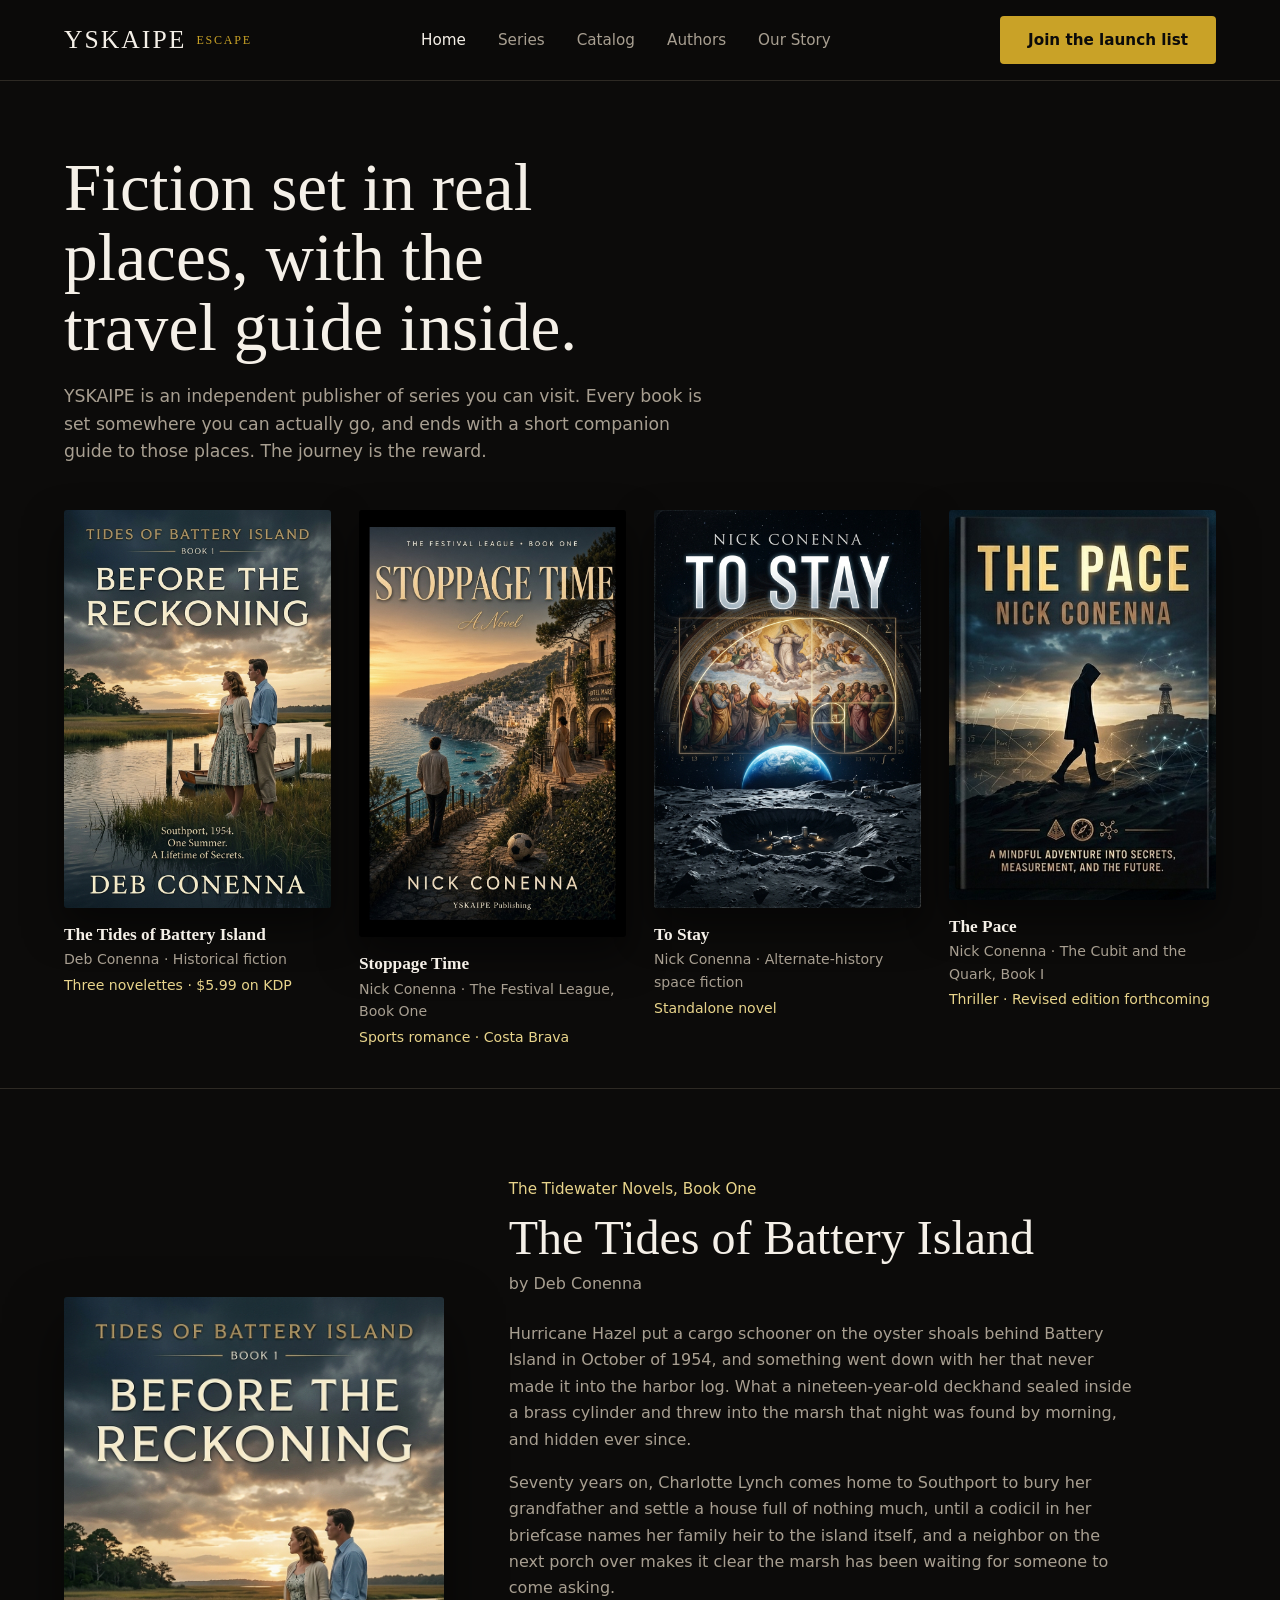
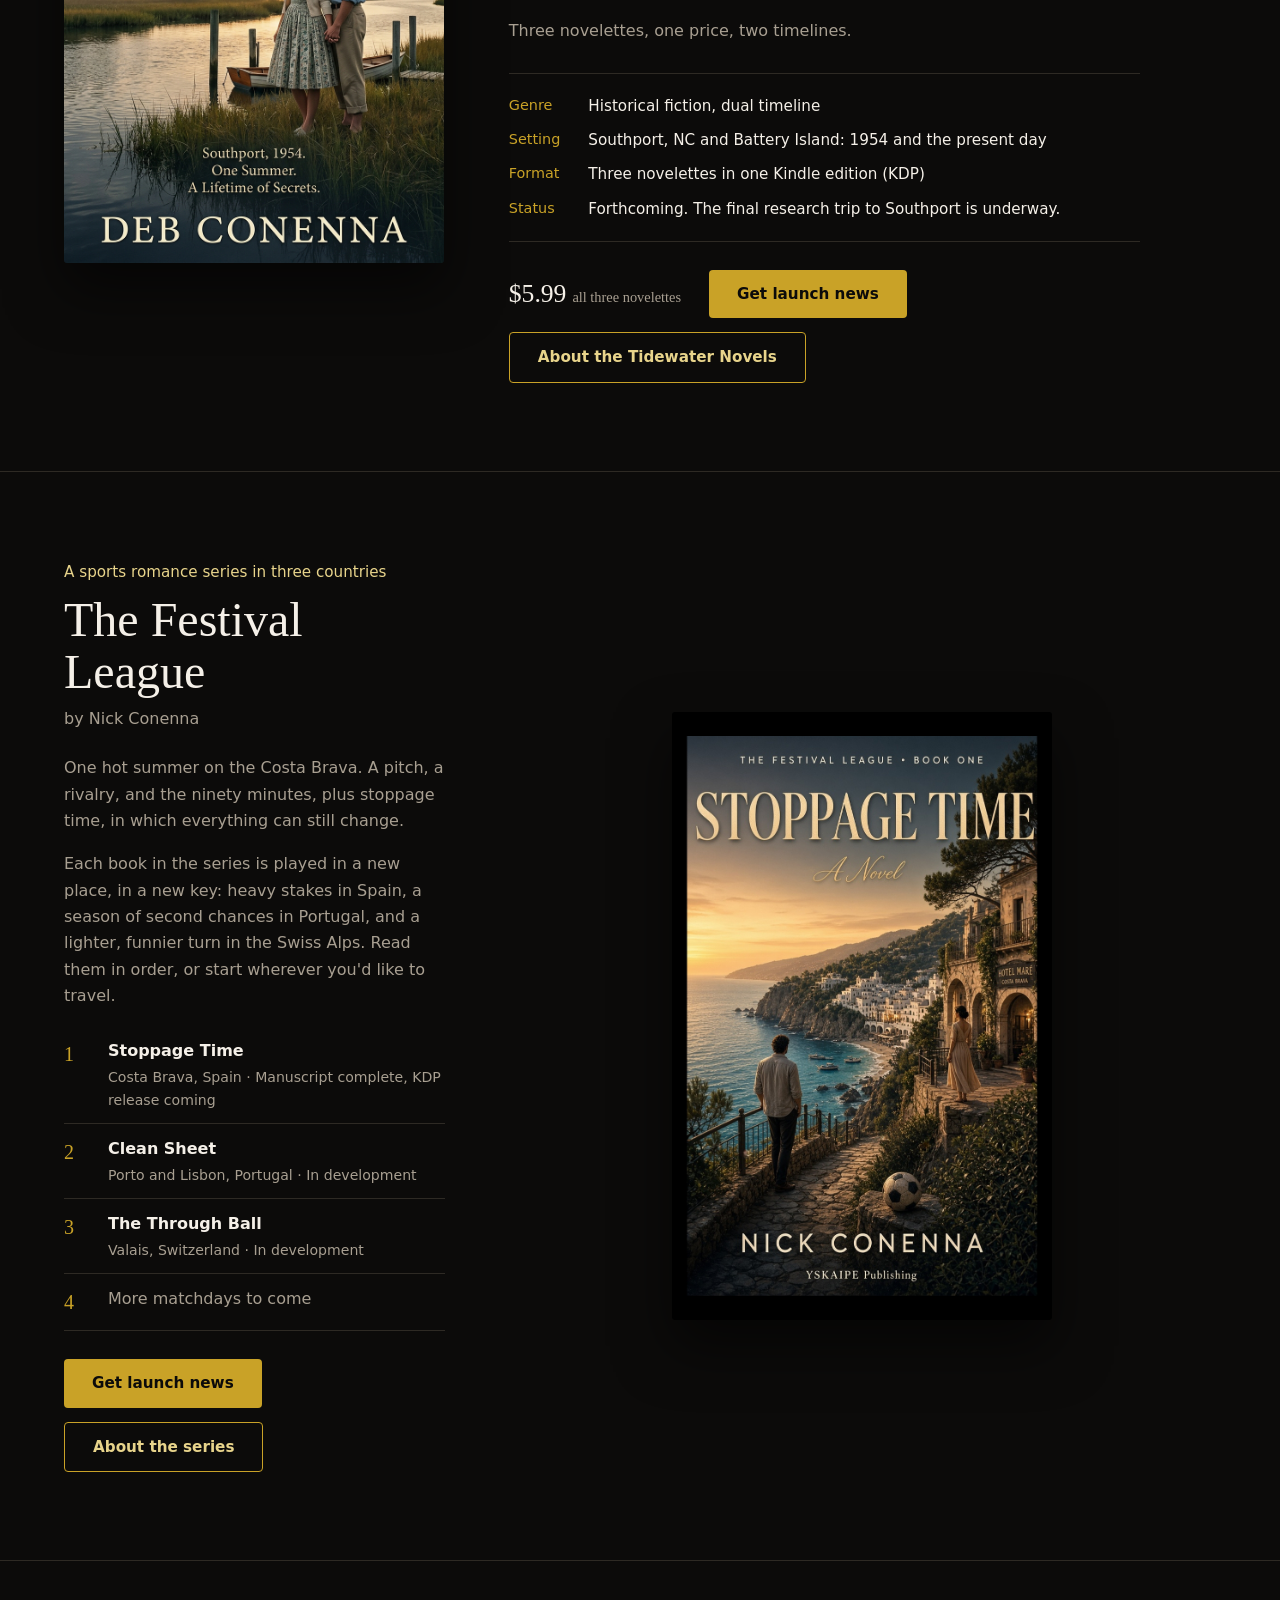
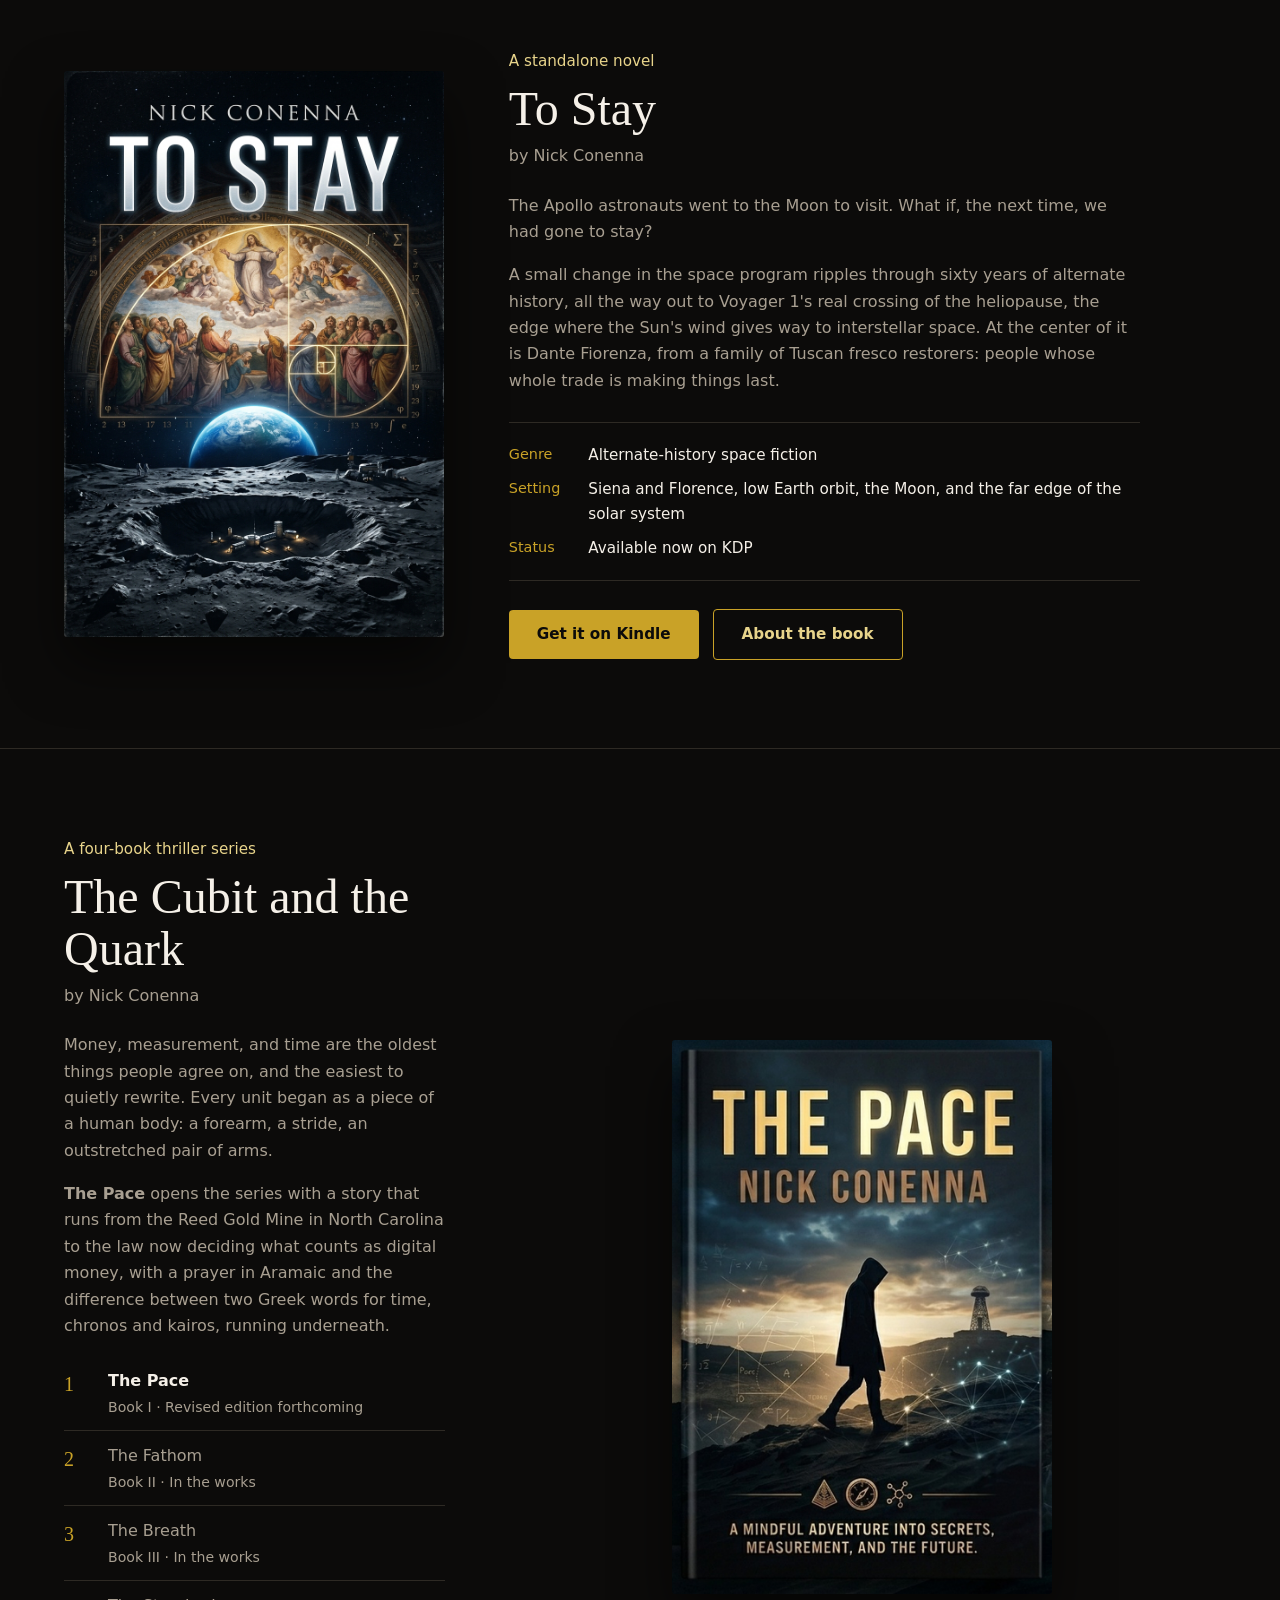
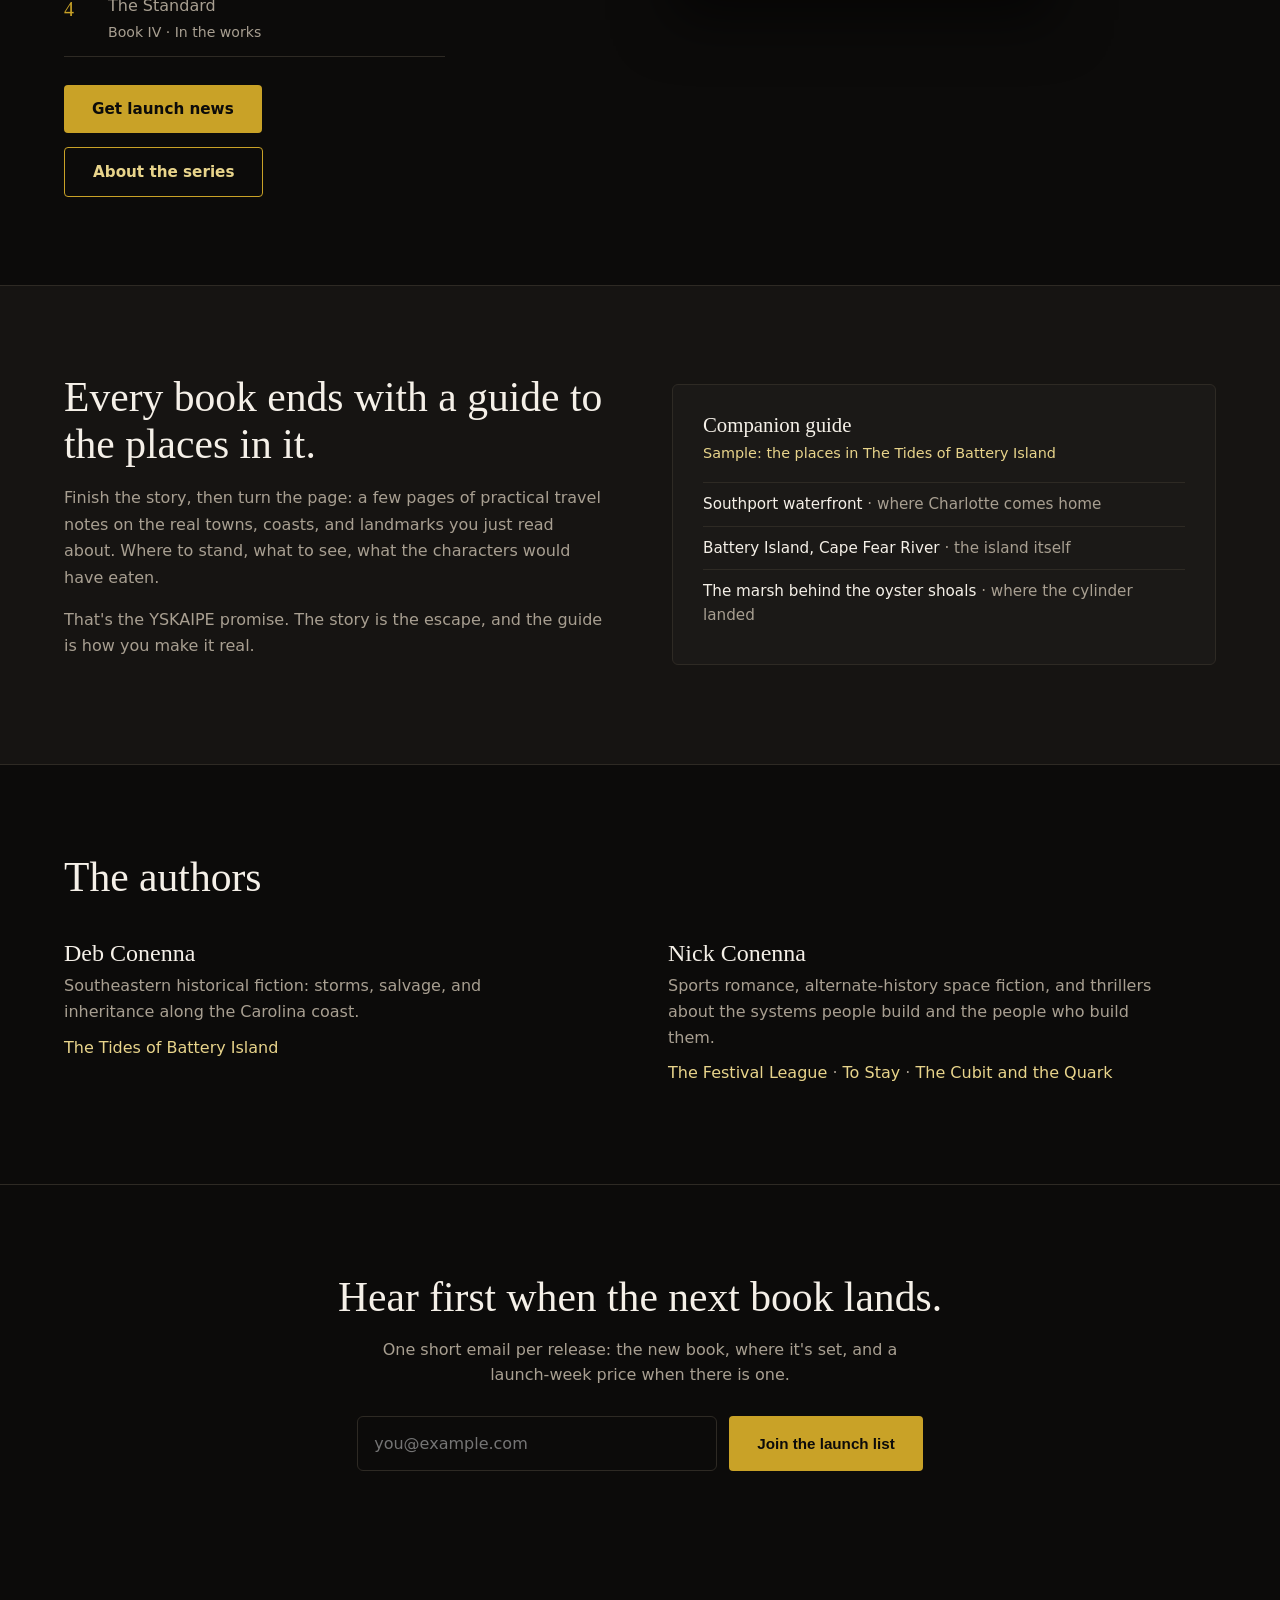
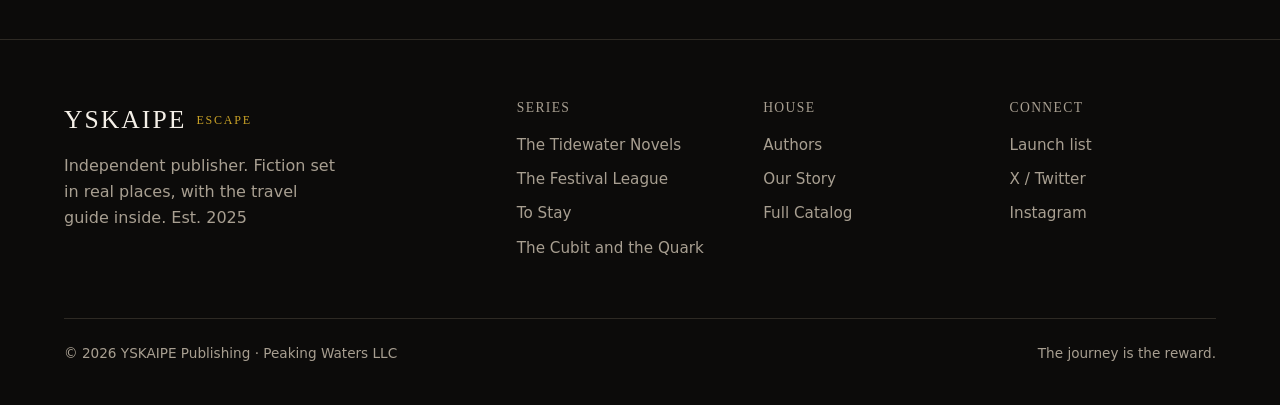
==== index.html @ 3bc2fc9d "Update image file extension from .jpg to .jpeg" ====
<!DOCTYPE html>
<html lang="en">
<head>
  <meta charset="UTF-8">
  <meta name="viewport" content="width=device-width, initial-scale=1.0">
  <title>YSKAIPE Publishing | Fiction set in real places, with a travel guide inside</title>
  <meta name="description" content="YSKAIPE is an independent fiction publisher. Every book is set in a real place and ends with a companion travel guide to it. The Tides of Battery Island, The Festival League, To Stay, and The Cubit and the Quark.">
  <!-- SEO -->
  <link rel="canonical" href="https://www.yskaipe.com/">
  <meta property="og:type" content="website">
  <meta property="og:site_name" content="YSKAIPE Publishing">
  <meta property="og:title" content="YSKAIPE Publishing | Fiction set in real places, with a travel guide inside">
  <meta property="og:description" content="YSKAIPE is an independent fiction publisher. Every book is set in a real place and ends with a companion travel guide to it. The Tides of Battery Island, The Festival League, To Stay, and The Cubit and the Quark.">
  <meta property="og:url" content="https://www.yskaipe.com/">
  <meta property="og:image" content="https://www.yskaipe.com/images/cover-stoppage-time.jpg">
  <meta property="og:image:alt" content="YSKAIPE Publishing | Fiction set in real places, with a travel guide inside">
  <meta name="twitter:card" content="summary_large_image">
  <meta name="twitter:title" content="YSKAIPE Publishing | Fiction set in real places, with a travel guide inside">
  <meta name="twitter:description" content="YSKAIPE is an independent fiction publisher. Every book is set in a real place and ends with a companion travel guide to it. The Tides of Battery Island, The Festival League, To Stay, and The Cubit and the Quark.">
  <meta name="twitter:image" content="https://www.yskaipe.com/images/cover-stoppage-time.jpg">
  <script type="application/ld+json">
{
  "@context": "https://schema.org",
  "@graph": [
    {
      "@type": "Organization",
      "@id": "https://www.yskaipe.com/#publisher",
      "name": "YSKAIPE Publishing",
      "url": "https://www.yskaipe.com/",
      "email": "hello@yskaipe.com",
      "parentOrganization": {
        "@type": "Organization",
        "name": "Peaking Waters LLC"
      }
    },
    {
      "@type": "WebSite",
      "@id": "https://www.yskaipe.com/#website",
      "url": "https://www.yskaipe.com/",
      "name": "YSKAIPE Publishing",
      "description": "Independent fiction publisher. Every book is set in a real place and ends with a companion travel guide.",
      "publisher": {
        "@id": "https://www.yskaipe.com/#publisher"
      }
    }
  ]
}
  </script>
  <!-- /SEO -->
  <link rel="stylesheet" href="css/style.css">

  <!--
    TODO before publishing:
    1. Replace every href="#kdp-..." with the real KDP product link.
    2. Create series/tidewater.html, series/festival-league.html, series/to-stay.html,
       series/cubit-and-quark.html (or point those links at series.html for now).
    3. Confirm the status line on each book (search this file for "status").
    4. All four covers now use real images from /images (cover-tobi.jpeg, cover-stoppage-time.jpg,
       cover-to-stay.jpeg, cover-the-pace.jpg).
    All .yk-* rules are scoped so they don't collide with style.css. Move them there when ready.
  -->
  <style>
    :root{
      --yk-tides:#2E6F68;
      --yk-pitch:#F2C230;
      --yk-ochre:#C9873A;
      --yk-gold:#B8862B;
    }
    .yk-hero{padding:72px 0 40px;}
    .yk-hero h1{
      font-family:var(--font-display, Georgia, serif);
      font-size:clamp(2.4rem, 5.6vw, 4.2rem);
      line-height:1.04;
      margin:0 0 20px;
      max-width:16ch;
    }
    .yk-hero-lead{
      max-width:60ch;margin:0 0 44px;
      font-size:1.08rem;line-height:1.6;
      color:var(--text-muted, #9a9188);
    }

    /* Cover row: the first thing a reader sees is the books */
    .yk-covers{
      display:grid;grid-template-columns:repeat(4, 1fr);gap:28px;
      list-style:none;margin:0;padding:0;
    }
    .yk-cover-link{display:block;color:inherit;text-decoration:none;}
    .yk-cover-link svg,
    .yk-cover-link img{
      display:block;width:100%;height:auto;border-radius:3px;
      box-shadow:0 18px 38px rgba(0,0,0,0.5);
      transition:transform .18s ease;
    }
    .yk-cover-link:hover svg,
    .yk-cover-link:hover img,
    .yk-cover-link:focus-visible svg,
    .yk-cover-link:focus-visible img{transform:translateY(-6px);}
    .yk-cover-link:focus-visible{outline:2px solid var(--accent, #c8a05a);outline-offset:6px;border-radius:4px;}
    .yk-cover-cap{margin-top:16px;}
    .yk-cover-cap strong{display:block;font-family:var(--font-display, Georgia, serif);font-size:1.08rem;font-weight:600;line-height:1.25;}
    .yk-cover-cap span{display:block;font-size:0.88rem;color:var(--text-muted, #9a9188);margin-top:3px;}
    .yk-cover-cap .yk-price{color:var(--accent-soft, #c8a05a);}

    /* Series shelves */
    .yk-shelf{padding:88px 0;border-top:1px solid var(--border, rgba(255,255,255,0.1));}
    .yk-shelf-grid{
      display:grid;grid-template-columns:minmax(0, 0.7fr) minmax(0, 1.3fr);
      gap:64px;align-items:center;
    }
    .yk-shelf.flip .yk-shelf-cover{order:2;}
    .yk-shelf-cover svg,
    .yk-shelf-cover img{
      display:block;width:100%;height:auto;max-width:380px;margin:0 auto;border-radius:3px;
      box-shadow:0 26px 56px rgba(0,0,0,0.55);
    }
    .yk-series-name{margin:0 0 10px;font-size:0.95rem;color:var(--accent-soft, #c8a05a);}
    .yk-shelf h2{
      font-family:var(--font-display, Georgia, serif);
      font-size:clamp(2rem, 4vw, 3rem);line-height:1.08;margin:0 0 8px;
    }
    .yk-by{margin:0 0 24px;color:var(--text-muted, #9a9188);}
    .yk-by a{color:inherit;}
    .yk-shelf p.yk-blurb{max-width:62ch;margin:0 0 1.05em;line-height:1.65;color:var(--text-muted, #9a9188);}
    .yk-shelf p.yk-blurb:first-of-type{color:var(--text, #ece6dc);font-size:1.08rem;}

    .yk-facts{
      display:grid;grid-template-columns:auto 1fr;gap:10px 28px;
      margin:28px 0;padding:20px 0;
      border-top:1px solid var(--border, rgba(255,255,255,0.1));
      border-bottom:1px solid var(--border, rgba(255,255,255,0.1));
      max-width:62ch;
    }
    .yk-facts dt{font-size:0.9rem;color:var(--accent, #c8a05a);white-space:nowrap;}
    .yk-facts dd{margin:0;font-size:0.95rem;}

    .yk-order{list-style:none;counter-reset:yk;margin:0 0 28px;padding:0;max-width:62ch;}
    .yk-order li{
      counter-increment:yk;display:grid;grid-template-columns:2rem 1fr;column-gap:12px;
      padding:12px 0;border-bottom:1px solid var(--border, rgba(255,255,255,0.1));
    }
    .yk-order li::before{content:counter(yk);font-family:var(--font-display, Georgia, serif);font-size:1.25rem;color:var(--accent, #c8a05a);}
    .yk-order b{font-weight:600;}
    .yk-order small{display:block;color:var(--text-muted, #9a9188);font-size:0.88rem;margin-top:2px;}
    .yk-order li.later b{font-weight:500;color:var(--text-muted, #9a9188);}

    .yk-buy{display:flex;flex-wrap:wrap;gap:14px;align-items:center;}
    .yk-pricetag{
      font-family:var(--font-display, Georgia, serif);font-size:1.6rem;
      padding-right:14px;
    }
    .yk-pricetag small{font-family:inherit;font-size:0.9rem;color:var(--text-muted, #9a9188);margin-left:6px;}

    /* Book within a book */
    .yk-guide{
      padding:88px 0;background:var(--bg-elevated, #1a1714);
      border-top:1px solid var(--border, rgba(255,255,255,0.1));
    }
    .yk-guide-grid{display:grid;grid-template-columns:1fr 1fr;gap:64px;align-items:center;}
    .yk-guide h2{font-family:var(--font-display, Georgia, serif);font-size:clamp(1.8rem, 3.4vw, 2.6rem);line-height:1.12;margin:0 0 18px;}
    .yk-guide p{max-width:56ch;line-height:1.65;color:var(--text-muted, #9a9188);margin:0 0 1em;}
    .yk-guide-sample{
      border:1px solid var(--border, rgba(255,255,255,0.14));border-radius:6px;
      padding:28px 30px;background:rgba(255,255,255,0.02);
    }
    .yk-guide-sample h3{margin:0 0 4px;font-family:var(--font-display, Georgia, serif);font-size:1.3rem;}
    .yk-guide-sample .yk-where{margin:0 0 16px;font-size:0.9rem;color:var(--accent-soft, #c8a05a);}
    .yk-guide-sample ul{margin:0;padding:0;list-style:none;}
    .yk-guide-sample li{padding:9px 0;border-top:1px solid var(--border, rgba(255,255,255,0.1));font-size:0.95rem;}
    .yk-guide-sample li span{color:var(--text-muted, #9a9188);}

    /* Authors */
    .yk-authors{padding:88px 0;border-top:1px solid var(--border, rgba(255,255,255,0.1));}
    .yk-authors h2{font-family:var(--font-display, Georgia, serif);font-size:clamp(1.8rem, 3.4vw, 2.6rem);margin:0 0 36px;}
    .yk-author-grid{display:grid;grid-template-columns:1fr 1fr;gap:56px;}
    .yk-author h3{margin:0 0 6px;font-family:var(--font-display, Georgia, serif);font-size:1.5rem;}
    .yk-author p{margin:0 0 10px;max-width:50ch;line-height:1.6;color:var(--text-muted, #9a9188);}
    .yk-author a{color:var(--accent-soft, #c8a05a);}

    /* Launch list */
    .yk-signup{padding:88px 0;border-top:1px solid var(--border, rgba(255,255,255,0.1));text-align:center;}
    .yk-signup h2{font-family:var(--font-display, Georgia, serif);font-size:clamp(1.8rem, 3.4vw, 2.6rem);margin:0 0 14px;}
    .yk-signup p{max-width:52ch;margin:0 auto 28px;color:var(--text-muted, #9a9188);line-height:1.6;}
    .yk-signup form{display:flex;gap:12px;justify-content:center;flex-wrap:wrap;}
    .yk-signup input[type="email"]{
      flex:1 1 260px;max-width:360px;padding:14px 16px;font:inherit;
      color:inherit;background:transparent;
      border:1px solid var(--border, rgba(255,255,255,0.25));border-radius:6px;
    }
    .yk-signup input[type="email"]:focus-visible{outline:2px solid var(--accent, #c8a05a);outline-offset:2px;}

    @media (max-width:900px){
      .yk-covers{grid-template-columns:repeat(2, 1fr);gap:24px;}
      .yk-shelf{padding:64px 0;}
      .yk-shelf-grid,.yk-guide-grid,.yk-author-grid{grid-template-columns:1fr;gap:36px;}
      .yk-shelf.flip .yk-shelf-cover{order:0;}
      .yk-shelf-cover svg,.yk-shelf-cover img{max-width:300px;}
      .yk-hero{padding:48px 0 32px;}
    }
    @media (prefers-reduced-motion:reduce){
      .yk-cover-link svg,.yk-cover-link img{transition:none;}
      .yk-cover-link:hover svg,.yk-cover-link:hover img,.yk-cover-link:focus-visible svg,.yk-cover-link:focus-visible img{transform:none;}
    }
  </style>
</head>
<body>

  <header class="site-header">
    <div class="container header-inner">
      <a href="index.html" class="logo">YSKAIPE <span>escape</span></a>
      <nav class="nav">
        <a href="index.html" class="active">Home</a>
        <a href="series.html">Series</a>
        <a href="catalog.html">Catalog</a>
        <a href="authors.html">Authors</a>
        <a href="about.html">Our Story</a>
      </nav>
      <a href="#launch-list" class="btn btn-primary">Join the launch list</a>
    </div>
  </header>

  <main>
    <!-- Hero: the books are the hero -->
    <section class="yk-hero">
      <div class="container">
        <h1>Fiction set in real places, with the travel guide inside.</h1>
        <p class="yk-hero-lead">
          YSKAIPE is an independent publisher of series you can visit. Every book is set somewhere you can
          actually go, and ends with a short companion guide to those places. The journey is the reward.
        </p>

        <ul class="yk-covers">
          <li>
            <a class="yk-cover-link" href="#tides">
              <img src="images/cover-tobi.jpeg" alt="Cover of The Tides of Battery Island by Deb Conenna" decoding="async">
              <div class="yk-cover-cap">
                <strong>The Tides of Battery Island</strong>
                <span>Deb Conenna · Historical fiction</span>
                <span class="yk-price">Three novelettes · $5.99 on KDP</span>
              </div>
            </a>
          </li>
          <li>
            <a class="yk-cover-link" href="#festival-league">
              <img src="images/cover-stoppage-time.jpg" alt="Cover of Stoppage Time by Nick Conenna, Book One of The Festival League" decoding="async">
              <div class="yk-cover-cap">
                <strong>Stoppage Time</strong>
                <span>Nick Conenna · The Festival League, Book One</span>
                <span class="yk-price">Sports romance · Costa Brava</span>
              </div>
            </a>
          </li>
          <li>
            <a class="yk-cover-link" href="#to-stay">
              <img src="images/cover-to-stay.jpeg" alt="Cover of To Stay by Nick Conenna" decoding="async">
              <div class="yk-cover-cap">
                <strong>To Stay</strong>
                <span>Nick Conenna · Alternate-history space fiction</span>
                <span class="yk-price">Standalone novel</span>
              </div>
            </a>
          </li>
          <li>
            <a class="yk-cover-link" href="#cubit-and-quark">
              <img src="images/cover-the-pace.jpg" alt="Cover of The Pace by Nick Conenna, Book One of The Cubit and the Quark" decoding="async">
              <div class="yk-cover-cap">
                <strong>The Pace</strong>
                <span>Nick Conenna · The Cubit and the Quark, Book I</span>
                <span class="yk-price">Thriller · Revised edition forthcoming</span>
              </div>
            </a>
          </li>
        </ul>
      </div>
    </section>

    <!-- The Tides of Battery Island -->
    <section class="yk-shelf" id="tides">
      <div class="container yk-shelf-grid">
        <div class="yk-shelf-cover">
          <img src="images/cover-tobi.jpeg" alt="Cover of The Tides of Battery Island by Deb Conenna" loading="lazy" decoding="async">
        </div>
        <div class="yk-shelf-body">
          <p class="yk-series-name">The Tidewater Novels, Book One</p>
          <h2>The Tides of Battery Island</h2>
          <p class="yk-by">by <a href="authors.html#dee-conenna">Deb Conenna</a></p>

          <p class="yk-blurb">
            Hurricane Hazel put a cargo schooner on the oyster shoals behind Battery Island in October of
            1954, and something went down with her that never made it into the harbor log. What a
            nineteen-year-old deckhand sealed inside a brass cylinder and threw into the marsh that night
            was found by morning, and hidden ever since.
          </p>
          <p class="yk-blurb">
            Seventy years on, Charlotte Lynch comes home to Southport to bury her grandfather and settle a
            house full of nothing much, until a codicil in her briefcase names her family heir to the
            island itself, and a neighbor on the next porch over makes it clear the marsh has been waiting
            for someone to come asking.
          </p>
          <p class="yk-blurb">Three novelettes, one price, two timelines.</p>

          <dl class="yk-facts">
            <dt>Genre</dt><dd>Historical fiction, dual timeline</dd>
            <dt>Setting</dt><dd>Southport, NC and Battery Island: 1954 and the present day</dd>
            <dt>Format</dt><dd>Three novelettes in one Kindle edition (KDP)</dd>
            <dt>Status</dt><dd>Forthcoming. The final research trip to Southport is underway.</dd>
          </dl>

          <div class="yk-buy">
            <div class="yk-pricetag">$5.99<small>all three novelettes</small></div>
            <a href="#launch-list" class="btn btn-primary">Get launch news</a>
            <!-- When live: <a href="#kdp-tides" class="btn btn-primary">Get it on Kindle</a> -->
            <a href="series/tidewater.html" class="btn btn-outline">About the Tidewater Novels</a>
          </div>
        </div>
      </div>
    </section>

    <!-- The Festival League -->
    <section class="yk-shelf flip" id="festival-league">
      <div class="container yk-shelf-grid">
        <div class="yk-shelf-cover">
          <img src="images/cover-stoppage-time.jpg" alt="Cover of Stoppage Time by Nick Conenna, Book One of The Festival League" loading="lazy" decoding="async">
        </div>
        <div class="yk-shelf-body">
          <p class="yk-series-name">A sports romance series in three countries</p>
          <h2>The Festival League</h2>
          <p class="yk-by">by <a href="authors.html#nick-conenna">Nick Conenna</a></p>

          <p class="yk-blurb">
            One hot summer on the Costa Brava. A pitch, a rivalry, and the ninety minutes, plus stoppage
            time, in which everything can still change.
          </p>
          <p class="yk-blurb">
            Each book in the series is played in a new place, in a new key: heavy stakes in Spain, a
            season of second chances in Portugal, and a lighter, funnier turn in the Swiss Alps.
            Read them in order, or start wherever you'd like to travel.
          </p>

          <ol class="yk-order">
            <li>
              <span><b>Stoppage Time</b>
              <small>Costa Brava, Spain · Manuscript complete, KDP release coming</small></span>
            </li>
            <li>
              <span><b>Clean Sheet</b>
              <small>Porto and Lisbon, Portugal · In development</small></span>
            </li>
            <li>
              <span><b>The Through Ball</b>
              <small>Valais, Switzerland · In development</small></span>
            </li>
            <li class="later">
              <span><b>More matchdays to come</b></span>
            </li>
          </ol>

          <div class="yk-buy">
            <a href="#launch-list" class="btn btn-primary">Get launch news</a>
            <!-- When live: <a href="#kdp-stoppage-time" class="btn btn-primary">Get Stoppage Time on Kindle</a> -->
            <a href="series/festival-league.html" class="btn btn-outline">About the series</a>
          </div>
        </div>
      </div>
    </section>

    <!-- To Stay -->
    <section class="yk-shelf" id="to-stay">
      <div class="container yk-shelf-grid">
        <div class="yk-shelf-cover">
          <img src="images/cover-to-stay.jpeg" alt="Cover of To Stay by Nick Conenna" loading="lazy" decoding="async">
        </div>
        <div class="yk-shelf-body">
          <p class="yk-series-name">A standalone novel</p>
          <h2>To Stay</h2>
          <p class="yk-by">by <a href="authors.html#nick-conenna">Nick Conenna</a></p>

          <p class="yk-blurb">
            The Apollo astronauts went to the Moon to visit. What if, the next time, we had gone to stay?
          </p>
          <p class="yk-blurb">
            A small change in the space program ripples through sixty years of alternate history, all the
            way out to Voyager 1's real crossing of the heliopause, the edge where the Sun's wind gives
            way to interstellar space. At the center of it is Dante Fiorenza, from a family of Tuscan
            fresco restorers: people whose whole trade is making things last.
          </p>

          <dl class="yk-facts">
            <dt>Genre</dt><dd>Alternate-history space fiction</dd>
            <dt>Setting</dt><dd>Siena and Florence, low Earth orbit, the Moon, and the far edge of the solar system</dd>
            <dt>Status</dt><dd>Available now on KDP</dd>
          </dl>

          <div class="yk-buy">
            <a href="#kdp-to-stay" class="btn btn-primary">Get it on Kindle</a>
            <a href="series/to-stay.html" class="btn btn-outline">About the book</a>
          </div>
        </div>
      </div>
    </section>

    <!-- The Cubit and the Quark -->
    <section class="yk-shelf flip" id="cubit-and-quark">
      <div class="container yk-shelf-grid">
        <div class="yk-shelf-cover">
          <img src="images/cover-the-pace.jpg" alt="Cover of The Pace by Nick Conenna, Book One of The Cubit and the Quark" loading="lazy" decoding="async">
        </div>
        <div class="yk-shelf-body">
          <p class="yk-series-name">A four-book thriller series</p>
          <h2>The Cubit and the Quark</h2>
          <p class="yk-by">by <a href="authors.html#nick-conenna">Nick Conenna</a></p>

          <p class="yk-blurb">
            Money, measurement, and time are the oldest things people agree on, and the easiest to
            quietly rewrite. Every unit began as a piece of a human body: a forearm, a stride, an
            outstretched pair of arms.
          </p>
          <p class="yk-blurb">
            <b>The Pace</b> opens the series with a story that runs from the Reed Gold Mine in North
            Carolina to the law now deciding what counts as digital money, with a prayer in Aramaic and
            the difference between two Greek words for time, chronos and kairos, running underneath.
          </p>

          <ol class="yk-order">
            <li><span><b>The Pace</b><small>Book I · Revised edition forthcoming</small></span></li>
            <li class="later"><span><b>The Fathom</b><small>Book II · In the works</small></span></li>
            <li class="later"><span><b>The Breath</b><small>Book III · In the works</small></span></li>
            <li class="later"><span><b>The Standard</b><small>Book IV · In the works</small></span></li>
          </ol>

          <div class="yk-buy">
            <a href="#launch-list" class="btn btn-primary">Get launch news</a>
            <a href="series/cubit-and-quark.html" class="btn btn-outline">About the series</a>
          </div>
        </div>
      </div>
    </section>

    <!-- Book within a book -->
    <section class="yk-guide" id="companion-guide">
      <div class="container yk-guide-grid">
        <div>
          <h2>Every book ends with a guide to the places in it.</h2>
          <p>
            Finish the story, then turn the page: a few pages of practical travel notes on the real
            towns, coasts, and landmarks you just read about. Where to stand, what to see, what the
            characters would have eaten.
          </p>
          <p>That's the YSKAIPE promise. The story is the escape, and the guide is how you make it real.</p>
        </div>
        <div class="yk-guide-sample">
          <h3>Companion guide</h3>
          <p class="yk-where">Sample: the places in The Tides of Battery Island</p>
          <ul>
            <li>Southport waterfront <span>· where Charlotte comes home</span></li>
            <li>Battery Island, Cape Fear River <span>· the island itself</span></li>
            <li>The marsh behind the oyster shoals <span>· where the cylinder landed</span></li>
          </ul>
        </div>
      </div>
    </section>

    <!-- Authors -->
    <section class="yk-authors" id="authors">
      <div class="container">
        <h2>The authors</h2>
        <div class="yk-author-grid">
          <div class="yk-author" id="dee-conenna">
            <h3>Deb Conenna</h3>
            <p>Southeastern historical fiction: storms, salvage, and inheritance along the Carolina coast.</p>
            <p><a href="#tides">The Tides of Battery Island</a></p>
          </div>
          <div class="yk-author" id="nick-conenna">
            <h3>Nick Conenna</h3>
            <p>Sports romance, alternate-history space fiction, and thrillers about the systems people build and the people who build them.</p>
            <p>
              <a href="#festival-league">The Festival League</a> ·
              <a href="#to-stay">To Stay</a> ·
              <a href="#cubit-and-quark">The Cubit and the Quark</a>
            </p>
          </div>
        </div>
      </div>
    </section>

    <!-- Launch list -->
    <section class="yk-signup" id="launch-list">
      <div class="container">
        <h2>Hear first when the next book lands.</h2>
        <p>One short email per release: the new book, where it's set, and a launch-week price when there is one.</p>
        <!-- TODO: point action at your email provider's form endpoint -->
        <form action="#" method="post">
          <label for="yk-email" style="position:absolute;left:-9999px;">Email address</label>
          <input id="yk-email" type="email" name="email" placeholder="you@example.com" required>
          <button type="submit" class="btn btn-primary">Join the launch list</button>
        </form>
      </div>
    </section>
  </main>

  <footer class="site-footer">
    <div class="container">
      <div class="footer-grid">
        <div class="footer-brand">
          <div class="logo">YSKAIPE <span>escape</span></div>
          <p>Independent publisher. Fiction set in real places, with the travel guide inside. Est. 2025</p>
        </div>
        <div class="footer-col">
          <h4>Series</h4>
          <a href="series/tidewater.html">The Tidewater Novels</a>
          <a href="series/festival-league.html">The Festival League</a>
          <a href="series/to-stay.html">To Stay</a>
          <a href="series/cubit-and-quark.html">The Cubit and the Quark</a>
        </div>
        <div class="footer-col">
          <h4>House</h4>
          <a href="authors.html">Authors</a>
          <a href="about.html">Our Story</a>
          <a href="catalog.html">Full Catalog</a>
        </div>
        <div class="footer-col">
          <h4>Connect</h4>
          <a href="#launch-list">Launch list</a>
          <a href="#">X / Twitter</a>
          <a href="#">Instagram</a>
        </div>
      </div>
      <div class="footer-bottom">
        <div>© 2026 YSKAIPE Publishing · Peaking Waters LLC</div>
        <div>The journey is the reward.</div>
      </div>
    </div>
  </footer>
</body>
</html>
---- css/style.css ----
/* YSKAIPE 2028 — Future Commercial Face */
:root {
  --bg: #0c0b0a;
  --bg-elevated: #161412;
  --bg-card: #1c1a17;
  --text: #f5f0e8;
  --text-muted: #a89f91;
  --accent: #c9a227; /* rich gold */
  --accent-soft: #e8d48b;
  --border: #2e2a24;
  --success: #4a7c59;
  --danger: #8b3a3a;
  --font-display: "Georgia", "Times New Roman", serif;
  --font-body: "Inter", system-ui, -apple-system, sans-serif;
}

* {
  margin: 0;
  padding: 0;
  box-sizing: border-box;
}

body {
  background: var(--bg);
  color: var(--text);
  font-family: var(--font-body);
  line-height: 1.6;
  font-size: 16px;
}

a {
  color: var(--accent-soft);
  text-decoration: none;
  transition: color 0.2s;
}
a:hover {
  color: var(--accent);
}

img {
  max-width: 100%;
  display: block;
}

/* Typography */
h1, h2, h3, h4 {
  font-family: var(--font-display);
  font-weight: 500;
  line-height: 1.2;
}

.container {
  max-width: 1200px;
  margin: 0 auto;
  padding: 0 24px;
}

/* Header */
.site-header {
  background: rgba(12, 11, 10, 0.92);
  backdrop-filter: blur(12px);
  border-bottom: 1px solid var(--border);
  position: sticky;
  top: 0;
  z-index: 100;
  padding: 16px 0;
}

.header-inner {
  display: flex;
  align-items: center;
  justify-content: space-between;
}

.logo {
  font-family: var(--font-display);
  font-size: 1.6rem;
  letter-spacing: 0.08em;
  color: var(--text);
  display: flex;
  align-items: center;
  gap: 10px;
}

.logo span {
  color: var(--accent);
  font-size: 0.75rem;
  letter-spacing: 0.15em;
  text-transform: uppercase;
}

.nav {
  display: flex;
  gap: 32px;
  align-items: center;
}

.nav a {
  color: var(--text-muted);
  font-size: 0.95rem;
  font-weight: 500;
}
.nav a:hover, .nav a.active {
  color: var(--text);
}

.btn {
  display: inline-block;
  padding: 12px 28px;
  border-radius: 4px;
  font-weight: 600;
  font-size: 0.95rem;
  transition: all 0.2s;
  border: none;
  cursor: pointer;
}

.btn-primary {
  background: var(--accent);
  color: #0c0b0a;
}
.btn-primary:hover {
  background: var(--accent-soft);
  color: #0c0b0a;
}

.btn-outline {
  background: transparent;
  border: 1px solid var(--accent);
  color: var(--accent-soft);
}
.btn-outline:hover {
  background: var(--accent);
  color: #0c0b0a;
}

/* Hero */
.hero {
  padding: 80px 0 100px;
  position: relative;
  overflow: hidden;
}

.hero::before {
  content: "";
  position: absolute;
  inset: 0;
  background: radial-gradient(ellipse at 70% 20%, rgba(201, 162, 39, 0.08) 0%, transparent 60%);
  pointer-events: none;
}

.hero-grid {
  display: grid;
  grid-template-columns: 1.1fr 0.9fr;
  gap: 60px;
  align-items: center;
}

.hero-label {
  display: inline-block;
  font-size: 0.75rem;
  letter-spacing: 0.2em;
  text-transform: uppercase;
  color: var(--accent);
  margin-bottom: 16px;
}

.hero h1 {
  font-size: 3.4rem;
  margin-bottom: 20px;
  color: var(--text);
}

.hero h1 em {
  font-style: italic;
  color: var(--accent-soft);
}

.hero-lead {
  font-size: 1.2rem;
  color: var(--text-muted);
  max-width: 520px;
  margin-bottom: 32px;
}

.hero-stats {
  display: flex;
  gap: 40px;
  margin-top: 40px;
  padding-top: 32px;
  border-top: 1px solid var(--border);
}

.stat-number {
  font-family: var(--font-display);
  font-size: 2rem;
  color: var(--accent);
}

.stat-label {
  font-size: 0.85rem;
  color: var(--text-muted);
  margin-top: 4px;
}

/* Series Cards */
.section {
  padding: 80px 0;
}

.section-header {
  display: flex;
  justify-content: space-between;
  align-items: flex-end;
  margin-bottom: 48px;
}

.section-header h2 {
  font-size: 2.2rem;
}

.section-header p {
  color: var(--text-muted);
  max-width: 400px;
  text-align: right;
}

.series-grid {
  display: grid;
  grid-template-columns: repeat(auto-fill, minmax(280px, 1fr));
  gap: 28px;
}

.series-card {
  background: var(--bg-card);
  border: 1px solid var(--border);
  border-radius: 8px;
  overflow: hidden;
  transition: transform 0.25s, border-color 0.25s;
}

.series-card:hover {
  transform: translateY(-4px);
  border-color: var(--accent);
}

.series-cover {
  height: 360px;
  background: linear-gradient(145deg, #2a2520, #1a1714);
  display: flex;
  align-items: center;
  justify-content: center;
  position: relative;
  overflow: hidden;
}

.series-cover-placeholder {
  font-family: var(--font-display);
  font-size: 1.4rem;
  color: var(--accent-soft);
  text-align: center;
  padding: 20px;
  opacity: 0.9;
}

.series-badge {
  position: absolute;
  top: 16px;
  left: 16px;
  background: var(--accent);
  color: #0c0b0a;
  font-size: 0.7rem;
  font-weight: 700;
  letter-spacing: 0.08em;
  padding: 4px 10px;
  border-radius: 3px;
  text-transform: uppercase;
}

.series-body {
  padding: 24px;
}

.series-genre {
  font-size: 0.75rem;
  color: var(--accent);
  letter-spacing: 0.1em;
  text-transform: uppercase;
  margin-bottom: 8px;
}

.series-title {
  font-family: var(--font-display);
  font-size: 1.35rem;
  margin-bottom: 8px;
}

.series-meta {
  font-size: 0.85rem;
  color: var(--text-muted);
  margin-bottom: 16px;
}

.series-desc {
  font-size: 0.95rem;
  color: var(--text-muted);
  margin-bottom: 20px;
  display: -webkit-box;
  -webkit-line-clamp: 3;
  -webkit-box-orient: vertical;
  overflow: hidden;
}

/* Featured Banner */
.featured-banner {
  background: var(--bg-elevated);
  border: 1px solid var(--border);
  border-radius: 12px;
  padding: 48px;
  display: grid;
  grid-template-columns: 1fr 1fr;
  gap: 48px;
  align-items: center;
  margin: 40px 0;
}

.featured-banner h3 {
  font-size: 2rem;
  margin-bottom: 12px;
}

.featured-banner p {
  color: var(--text-muted);
  margin-bottom: 24px;
}

/* Authors */
.authors-grid {
  display: grid;
  grid-template-columns: repeat(auto-fill, minmax(260px, 1fr));
  gap: 32px;
}

.author-card {
  text-align: center;
  padding: 32px 24px;
  background: var(--bg-card);
  border: 1px solid var(--border);
  border-radius: 8px;
}

.author-avatar {
  width: 100px;
  height: 100px;
  border-radius: 50%;
  background: linear-gradient(135deg, var(--accent), #8b6914);
  margin: 0 auto 20px;
  display: flex;
  align-items: center;
  justify-content: center;
  font-family: var(--font-display);
  font-size: 2rem;
  color: #0c0b0a;
}

.author-name {
  font-family: var(--font-display);
  font-size: 1.3rem;
  margin-bottom: 6px;
}

.author-role {
  font-size: 0.85rem;
  color: var(--accent);
  margin-bottom: 12px;
}

.author-bio {
  font-size: 0.9rem;
  color: var(--text-muted);
}

/* About / Story */
.timeline {
  position: relative;
  max-width: 800px;
  margin: 0 auto;
}

.timeline::before {
  content: "";
  position: absolute;
  left: 20px;
  top: 0;
  bottom: 0;
  width: 2px;
  background: var(--border);
}

.timeline-item {
  position: relative;
  padding-left: 60px;
  margin-bottom: 48px;
}

.timeline-dot {
  position: absolute;
  left: 12px;
  top: 6px;
  width: 18px;
  height: 18px;
  border-radius: 50%;
  background: var(--accent);
  border: 3px solid var(--bg);
}

.timeline-year {
  font-size: 0.85rem;
  color: var(--accent);
  letter-spacing: 0.1em;
  margin-bottom: 6px;
}

.timeline-title {
  font-family: var(--font-display);
  font-size: 1.4rem;
  margin-bottom: 8px;
}

.timeline-body {
  color: var(--text-muted);
}

/* Footer */
.site-footer {
  border-top: 1px solid var(--border);
  padding: 60px 0 40px;
  margin-top: 80px;
}

.footer-grid {
  display: grid;
  grid-template-columns: 2fr 1fr 1fr 1fr;
  gap: 40px;
  margin-bottom: 48px;
}

.footer-brand p {
  color: var(--text-muted);
  margin-top: 12px;
  max-width: 280px;
}

.footer-col h4 {
  font-size: 0.85rem;
  letter-spacing: 0.1em;
  text-transform: uppercase;
  color: var(--text-muted);
  margin-bottom: 16px;
}

.footer-col a {
  display: block;
  color: var(--text-muted);
  margin-bottom: 10px;
  font-size: 0.95rem;
}
.footer-col a:hover {
  color: var(--text);
}

.footer-bottom {
  padding-top: 24px;
  border-top: 1px solid var(--border);
  display: flex;
  justify-content: space-between;
  color: var(--text-muted);
  font-size: 0.85rem;
}

/* Utility */
.text-accent { color: var(--accent); }
.mt-1 { margin-top: 8px; }
.mt-2 { margin-top: 16px; }
.mt-3 { margin-top: 24px; }
.mt-4 { margin-top: 32px; }
.mb-2 { margin-bottom: 16px; }
.mb-3 { margin-bottom: 24px; }
.mb-4 { margin-bottom: 32px; }

/* Responsive */
@media (max-width: 900px) {
  .hero-grid, .featured-banner {
    grid-template-columns: 1fr;
  }
  .hero h1 {
    font-size: 2.4rem;
  }
  .nav {
    display: none;
  }
  .footer-grid {
    grid-template-columns: 1fr 1fr;
  }
  .section-header {
    flex-direction: column;
    align-items: flex-start;
    gap: 12px;
  }
  .section-header p {
    text-align: left;
  }
}
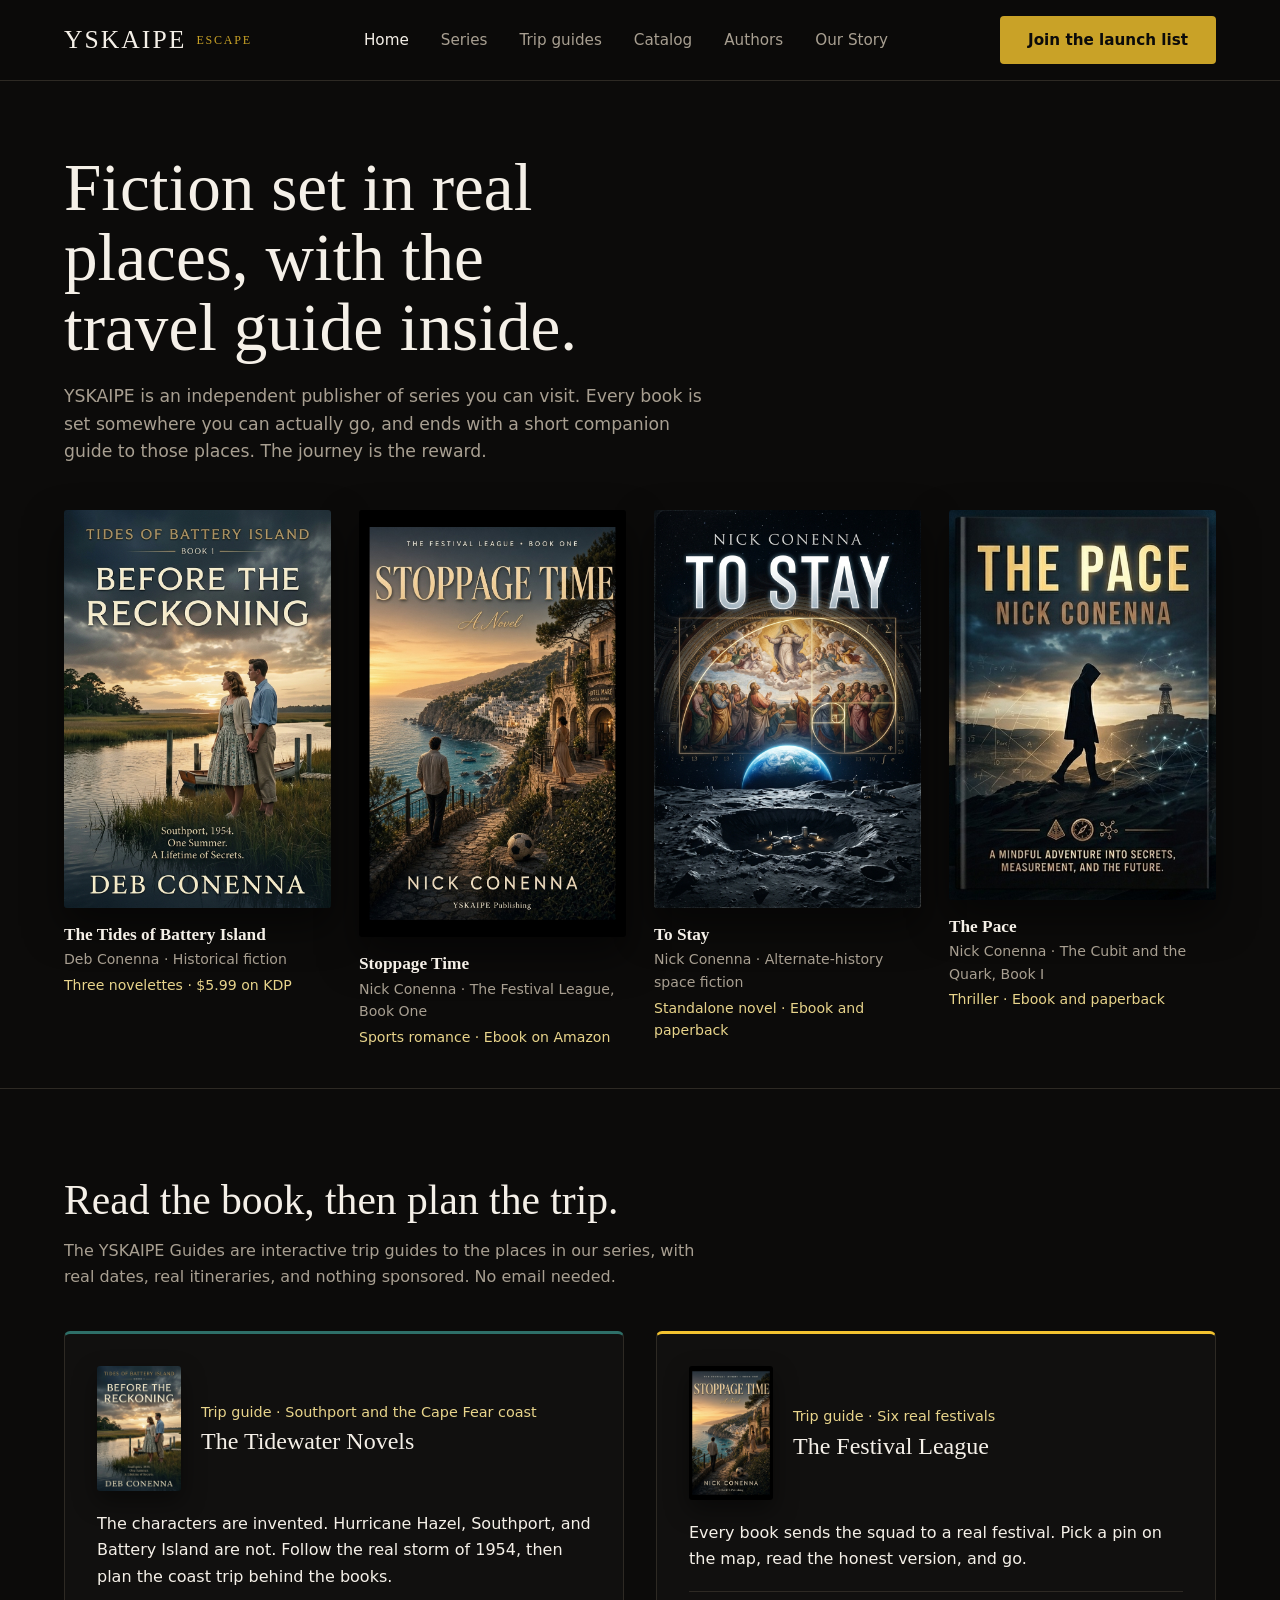
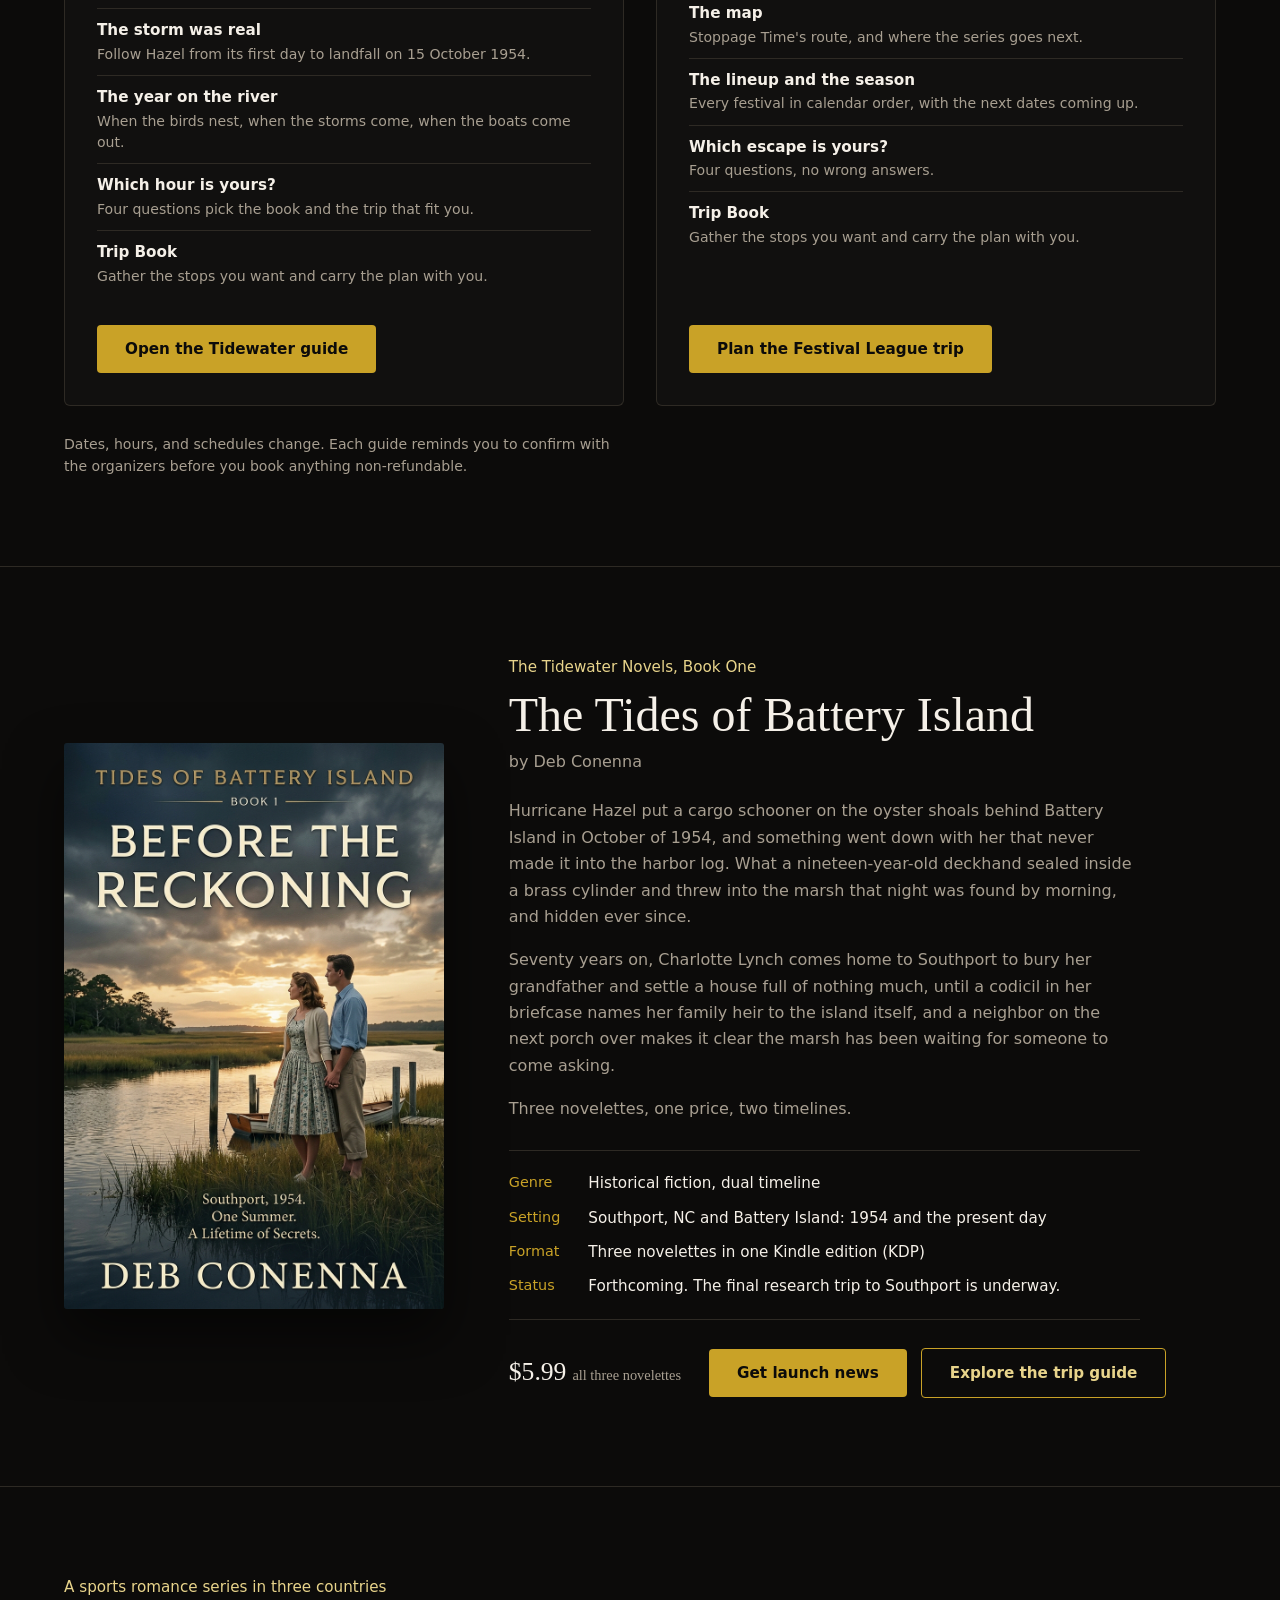
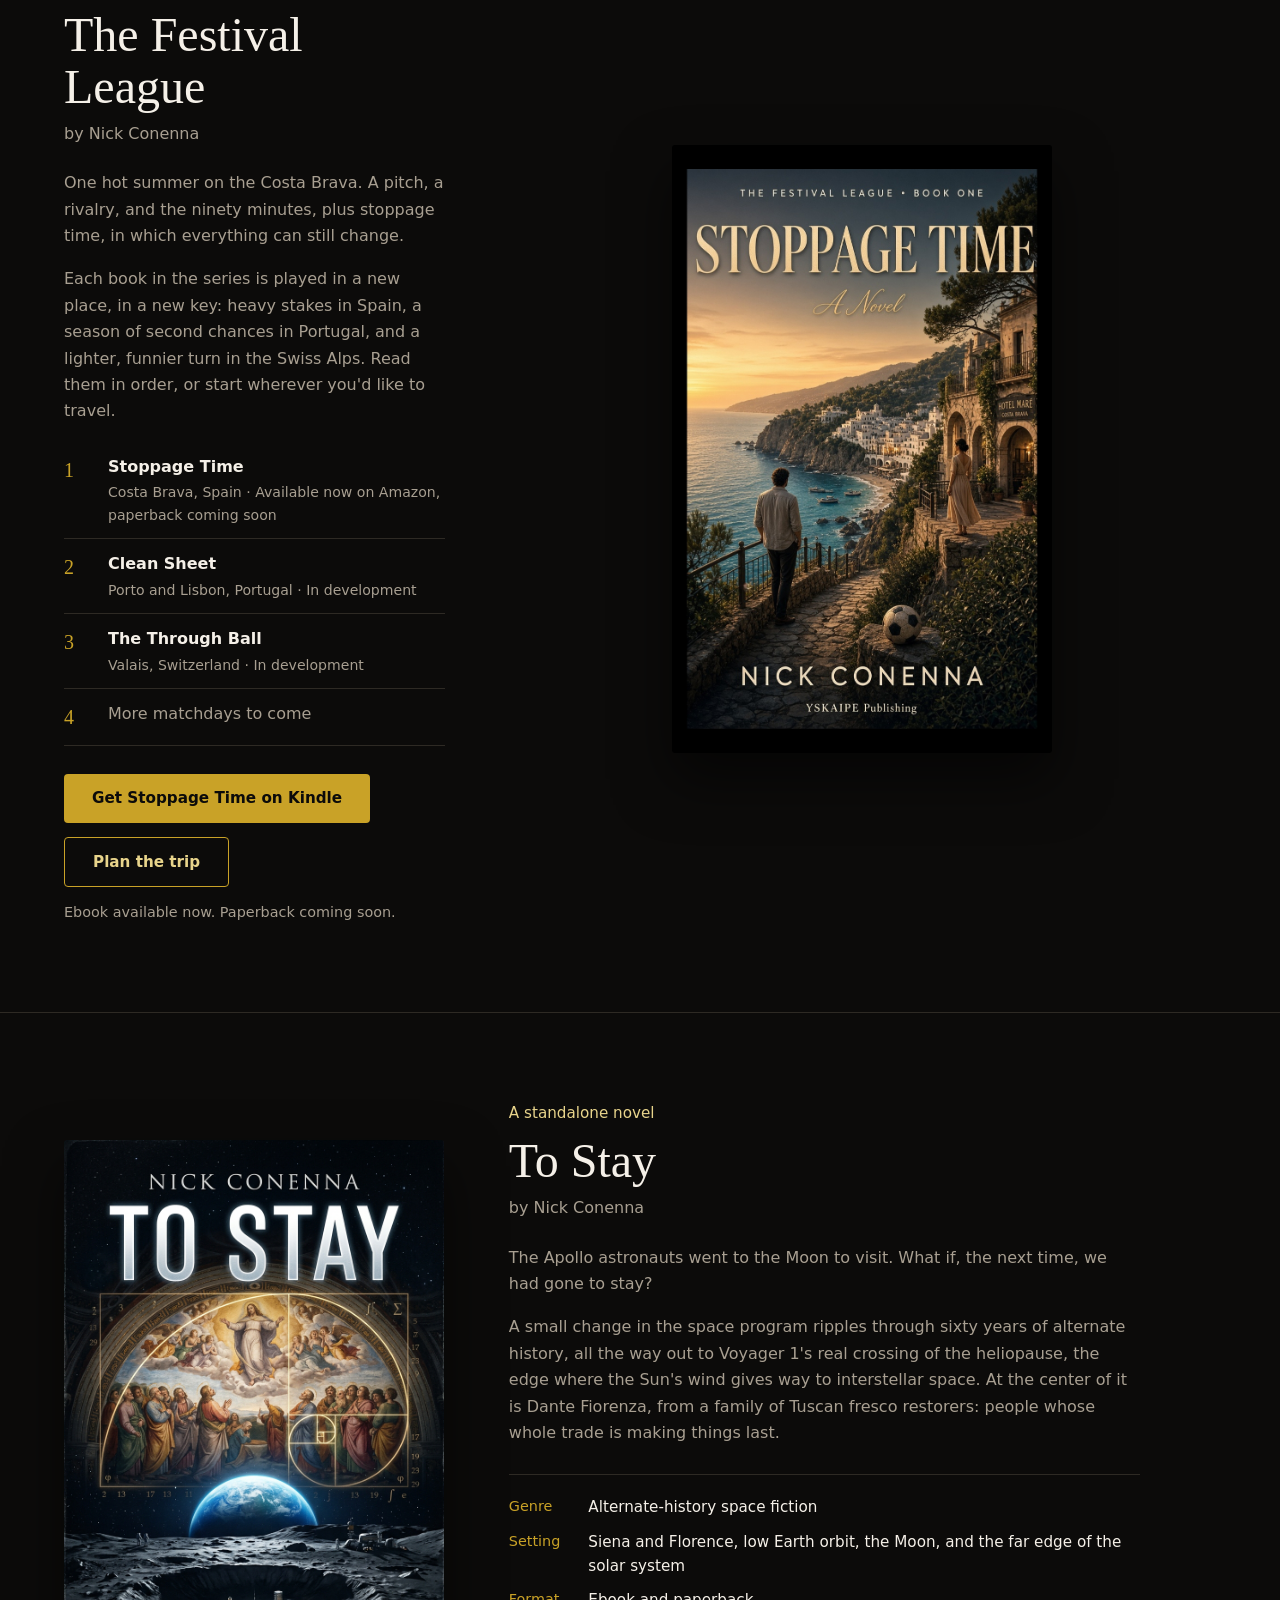
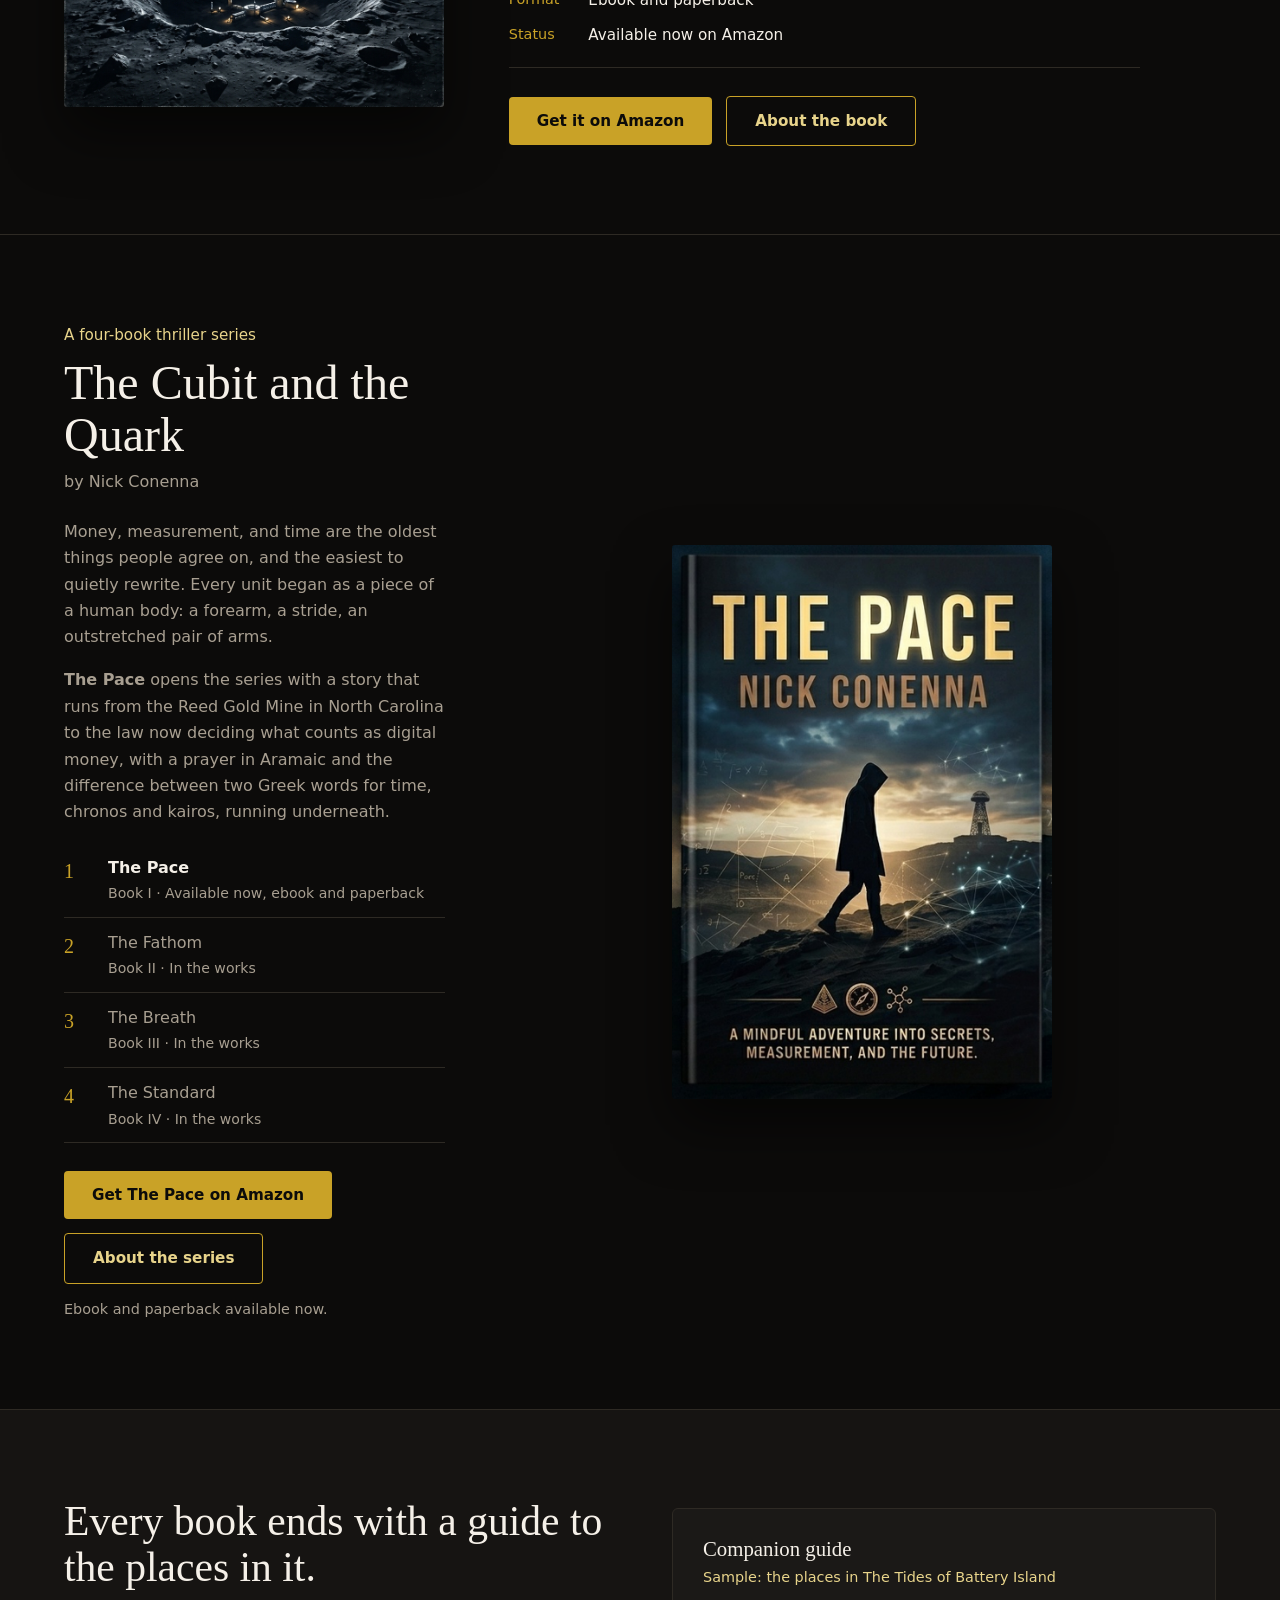
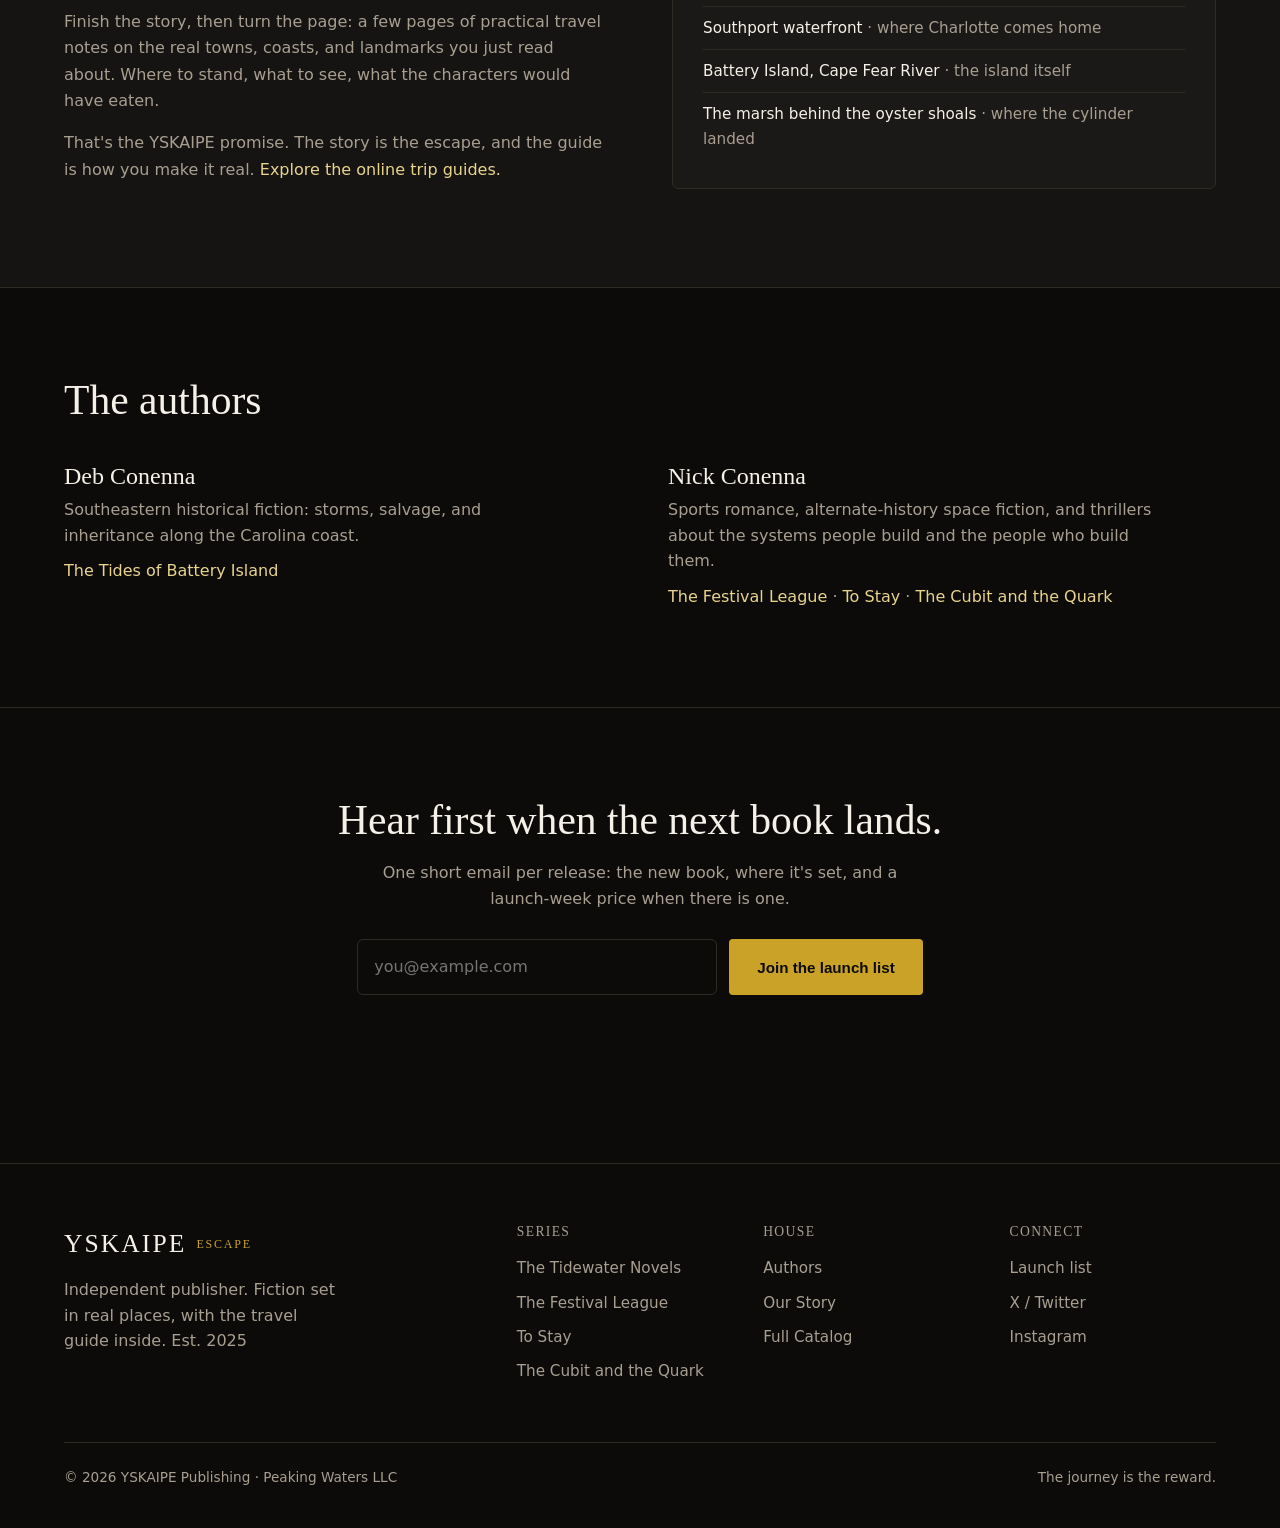
==== commit 8d075ed3: "Update links and descriptions in index.html" ====
--- a/index.html
+++ b/index.html
@@ -51,12 +51,16 @@
 
   <!--
     TODO before publishing:
-    1. Replace every href="#kdp-..." with the real KDP product link.
-    2. Create series/tidewater.html, series/festival-league.html, series/to-stay.html,
+    1. Live Amazon links are in place for Stoppage Time, The Pace, and To Stay.
+       The Tides of Battery Island is still forthcoming: when it goes live, replace its
+       "Get launch news" button with the Amazon link (see the comment in that section).
+    2. series/tidewater.html and series/festival-league.html are live and featured in the
+       "Trip guides" section. Still to create: series/to-stay.html and
        series/cubit-and-quark.html (or point those links at series.html for now).
     3. Confirm the status line on each book (search this file for "status").
-    4. All four covers now use real images from /images (cover-tobi.jpeg, cover-stoppage-time.jpg,
-       cover-to-stay.jpeg, cover-the-pace.jpg).
+    4. When the Stoppage Time paperback is live, update its format note and add the paperback link.
+    All four covers use real images from /images (cover-tobi.jpeg, cover-stoppage-time.jpg,
+    cover-to-stay.jpeg, cover-the-pace.jpg).
     All .yk-* rules are scoped so they don't collide with style.css. Move them there when ready.
   -->
   <style>
@@ -150,6 +154,37 @@
       padding-right:14px;
     }
     .yk-pricetag small{font-family:inherit;font-size:0.9rem;color:var(--text-muted, #9a9188);margin-left:6px;}
+    .yk-format-note{margin:14px 0 0;font-size:0.9rem;color:var(--text-muted, #9a9188);}
+
+    /* Trip guides: the two interactive series guides */
+    .yk-guides{padding:88px 0;border-top:1px solid var(--border, rgba(255,255,255,0.1));}
+    .yk-guides-head{max-width:62ch;margin:0 0 40px;}
+    .yk-guides-head h2{font-family:var(--font-display, Georgia, serif);font-size:clamp(1.8rem, 3.4vw, 2.6rem);line-height:1.12;margin:0 0 14px;}
+    .yk-guides-head p{margin:0;line-height:1.65;color:var(--text-muted, #9a9188);}
+    .yk-guides-grid{display:grid;grid-template-columns:1fr 1fr;gap:32px;}
+    .yk-guide-card{
+      display:flex;flex-direction:column;padding:32px;
+      border:1px solid var(--border, rgba(255,255,255,0.14));
+      border-top:3px solid var(--accent, #c8a05a);
+      border-radius:6px;background:rgba(255,255,255,0.02);
+    }
+    .yk-guide-card.is-tides{border-top-color:var(--yk-tides);}
+    .yk-guide-card.is-pitch{border-top-color:var(--yk-pitch);}
+    .yk-guide-card-head{display:flex;gap:20px;align-items:center;margin:0 0 20px;}
+    .yk-guide-card-head img{
+      display:block;width:84px;height:auto;flex:none;border-radius:3px;
+      box-shadow:0 10px 24px rgba(0,0,0,0.45);
+    }
+    .yk-guide-card-head p{margin:0 0 4px;font-size:0.9rem;color:var(--accent-soft, #c8a05a);}
+    .yk-guide-card-head h3{margin:0;font-family:var(--font-display, Georgia, serif);font-size:1.5rem;line-height:1.15;}
+    .yk-guide-card-lead{margin:0 0 18px;line-height:1.65;color:var(--text, #ece6dc);}
+    .yk-guide-card ul{margin:0 0 28px;padding:0;list-style:none;}
+    .yk-guide-card li{padding:10px 0;border-top:1px solid var(--border, rgba(255,255,255,0.1));font-size:0.95rem;line-height:1.5;}
+    .yk-guide-card li b{font-weight:600;}
+    .yk-guide-card li span{display:block;margin-top:2px;font-size:0.88rem;color:var(--text-muted, #9a9188);}
+    .yk-guide-card .yk-buy{margin-top:auto;}
+    .yk-guides-note{margin:28px 0 0;max-width:62ch;font-size:0.88rem;line-height:1.55;color:var(--text-muted, #9a9188);}
+    .yk-guide p a{color:var(--accent-soft, #c8a05a);}
 
     /* Book within a book */
     .yk-guide{
@@ -193,6 +228,9 @@
       .yk-covers{grid-template-columns:repeat(2, 1fr);gap:24px;}
       .yk-shelf{padding:64px 0;}
       .yk-shelf-grid,.yk-guide-grid,.yk-author-grid{grid-template-columns:1fr;gap:36px;}
+      .yk-guides{padding:64px 0;}
+      .yk-guides-grid{grid-template-columns:1fr;gap:24px;}
+      .yk-guide-card{padding:24px;}
       .yk-shelf.flip .yk-shelf-cover{order:0;}
       .yk-shelf-cover svg,.yk-shelf-cover img{max-width:300px;}
       .yk-hero{padding:48px 0 32px;}
@@ -211,6 +249,7 @@
       <nav class="nav">
         <a href="index.html" class="active">Home</a>
         <a href="series.html">Series</a>
+        <a href="#guides">Trip guides</a>
         <a href="catalog.html">Catalog</a>
         <a href="authors.html">Authors</a>
         <a href="about.html">Our Story</a>
@@ -246,7 +285,7 @@
               <div class="yk-cover-cap">
                 <strong>Stoppage Time</strong>
                 <span>Nick Conenna · The Festival League, Book One</span>
-                <span class="yk-price">Sports romance · Costa Brava</span>
+                <span class="yk-price">Sports romance · Ebook on Amazon</span>
               </div>
             </a>
           </li>
@@ -256,7 +295,7 @@
               <div class="yk-cover-cap">
                 <strong>To Stay</strong>
                 <span>Nick Conenna · Alternate-history space fiction</span>
-                <span class="yk-price">Standalone novel</span>
+                <span class="yk-price">Standalone novel · Ebook and paperback</span>
               </div>
             </a>
           </li>
@@ -266,11 +305,77 @@
               <div class="yk-cover-cap">
                 <strong>The Pace</strong>
                 <span>Nick Conenna · The Cubit and the Quark, Book I</span>
-                <span class="yk-price">Thriller · Revised edition forthcoming</span>
+                <span class="yk-price">Thriller · Ebook and paperback</span>
               </div>
             </a>
           </li>
         </ul>
+      </div>
+    </section>
+
+    <!-- Trip guides: the interactive guides for the two series -->
+    <section class="yk-guides" id="guides" aria-labelledby="guides-title">
+      <div class="container">
+        <div class="yk-guides-head">
+          <h2 id="guides-title">Read the book, then plan the trip.</h2>
+          <p>
+            The YSKAIPE Guides are interactive trip guides to the places in our series, with real dates,
+            real itineraries, and nothing sponsored. No email needed.
+          </p>
+        </div>
+
+        <div class="yk-guides-grid">
+          <article class="yk-guide-card is-tides">
+            <div class="yk-guide-card-head">
+              <img src="images/cover-tobi.jpeg" alt="" loading="lazy" decoding="async">
+              <div>
+                <p>Trip guide · Southport and the Cape Fear coast</p>
+                <h3>The Tidewater Novels</h3>
+              </div>
+            </div>
+            <p class="yk-guide-card-lead">
+              The characters are invented. Hurricane Hazel, Southport, and Battery Island are not. Follow
+              the real storm of 1954, then plan the coast trip behind the books.
+            </p>
+            <ul>
+              <li><b>The storm was real</b><span>Follow Hazel from its first day to landfall on 15 October 1954.</span></li>
+              <li><b>The year on the river</b><span>When the birds nest, when the storms come, when the boats come out.</span></li>
+              <li><b>Which hour is yours?</b><span>Four questions pick the book and the trip that fit you.</span></li>
+              <li><b>Trip Book</b><span>Gather the stops you want and carry the plan with you.</span></li>
+            </ul>
+            <div class="yk-buy">
+              <a href="series/tidewater.html" class="btn btn-primary">Open the Tidewater guide</a>
+            </div>
+          </article>
+
+          <article class="yk-guide-card is-pitch">
+            <div class="yk-guide-card-head">
+              <img src="images/cover-stoppage-time.jpg" alt="" loading="lazy" decoding="async">
+              <div>
+                <p>Trip guide · Six real festivals</p>
+                <h3>The Festival League</h3>
+              </div>
+            </div>
+            <p class="yk-guide-card-lead">
+              Every book sends the squad to a real festival. Pick a pin on the map, read the honest
+              version, and go.
+            </p>
+            <ul>
+              <li><b>The map</b><span>Stoppage Time's route, and where the series goes next.</span></li>
+              <li><b>The lineup and the season</b><span>Every festival in calendar order, with the next dates coming up.</span></li>
+              <li><b>Which escape is yours?</b><span>Four questions, no wrong answers.</span></li>
+              <li><b>Trip Book</b><span>Gather the stops you want and carry the plan with you.</span></li>
+            </ul>
+            <div class="yk-buy">
+              <a href="series/festival-league.html" class="btn btn-primary">Plan the Festival League trip</a>
+            </div>
+          </article>
+        </div>
+
+        <p class="yk-guides-note">
+          Dates, hours, and schedules change. Each guide reminds you to confirm with the organizers
+          before you book anything non-refundable.
+        </p>
       </div>
     </section>
 
@@ -310,7 +415,7 @@
             <div class="yk-pricetag">$5.99<small>all three novelettes</small></div>
             <a href="#launch-list" class="btn btn-primary">Get launch news</a>
             <!-- When live: <a href="#kdp-tides" class="btn btn-primary">Get it on Kindle</a> -->
-            <a href="series/tidewater.html" class="btn btn-outline">About the Tidewater Novels</a>
+            <a href="series/tidewater.html" class="btn btn-outline">Explore the trip guide</a>
           </div>
         </div>
       </div>
@@ -340,7 +445,7 @@
           <ol class="yk-order">
             <li>
               <span><b>Stoppage Time</b>
-              <small>Costa Brava, Spain · Manuscript complete, KDP release coming</small></span>
+              <small>Costa Brava, Spain · Available now on Amazon, paperback coming soon</small></span>
             </li>
             <li>
               <span><b>Clean Sheet</b>
@@ -356,10 +461,10 @@
           </ol>
 
           <div class="yk-buy">
-            <a href="#launch-list" class="btn btn-primary">Get launch news</a>
-            <!-- When live: <a href="#kdp-stoppage-time" class="btn btn-primary">Get Stoppage Time on Kindle</a> -->
-            <a href="series/festival-league.html" class="btn btn-outline">About the series</a>
+            <a href="https://www.amazon.com/dp/B0GX3B5SYV" class="btn btn-primary" target="_blank" rel="noopener">Get Stoppage Time on Kindle</a>
+            <a href="series/festival-league.html" class="btn btn-outline">Plan the trip</a>
           </div>
+          <p class="yk-format-note">Ebook available now. Paperback coming soon.</p>
         </div>
       </div>
     </section>
@@ -388,11 +493,12 @@
           <dl class="yk-facts">
             <dt>Genre</dt><dd>Alternate-history space fiction</dd>
             <dt>Setting</dt><dd>Siena and Florence, low Earth orbit, the Moon, and the far edge of the solar system</dd>
-            <dt>Status</dt><dd>Available now on KDP</dd>
+            <dt>Format</dt><dd>Ebook and paperback</dd>
+            <dt>Status</dt><dd>Available now on Amazon</dd>
           </dl>
 
           <div class="yk-buy">
-            <a href="#kdp-to-stay" class="btn btn-primary">Get it on Kindle</a>
+            <a href="https://www.amazon.com/dp/B0HHPYR2WM" class="btn btn-primary" target="_blank" rel="noopener">Get it on Amazon</a>
             <a href="series/to-stay.html" class="btn btn-outline">About the book</a>
           </div>
         </div>
@@ -422,16 +528,17 @@
           </p>
 
           <ol class="yk-order">
-            <li><span><b>The Pace</b><small>Book I · Revised edition forthcoming</small></span></li>
+            <li><span><b>The Pace</b><small>Book I · Available now, ebook and paperback</small></span></li>
             <li class="later"><span><b>The Fathom</b><small>Book II · In the works</small></span></li>
             <li class="later"><span><b>The Breath</b><small>Book III · In the works</small></span></li>
             <li class="later"><span><b>The Standard</b><small>Book IV · In the works</small></span></li>
           </ol>
 
           <div class="yk-buy">
-            <a href="#launch-list" class="btn btn-primary">Get launch news</a>
+            <a href="https://www.amazon.com/dp/B0HHGJ5B59" class="btn btn-primary" target="_blank" rel="noopener">Get The Pace on Amazon</a>
             <a href="series/cubit-and-quark.html" class="btn btn-outline">About the series</a>
           </div>
+          <p class="yk-format-note">Ebook and paperback available now.</p>
         </div>
       </div>
     </section>
@@ -446,7 +553,10 @@
             towns, coasts, and landmarks you just read about. Where to stand, what to see, what the
             characters would have eaten.
           </p>
-          <p>That's the YSKAIPE promise. The story is the escape, and the guide is how you make it real.</p>
+          <p>
+            That's the YSKAIPE promise. The story is the escape, and the guide is how you make it real.
+            <a href="#guides">Explore the online trip guides.</a>
+          </p>
         </div>
         <div class="yk-guide-sample">
           <h3>Companion guide</h3>
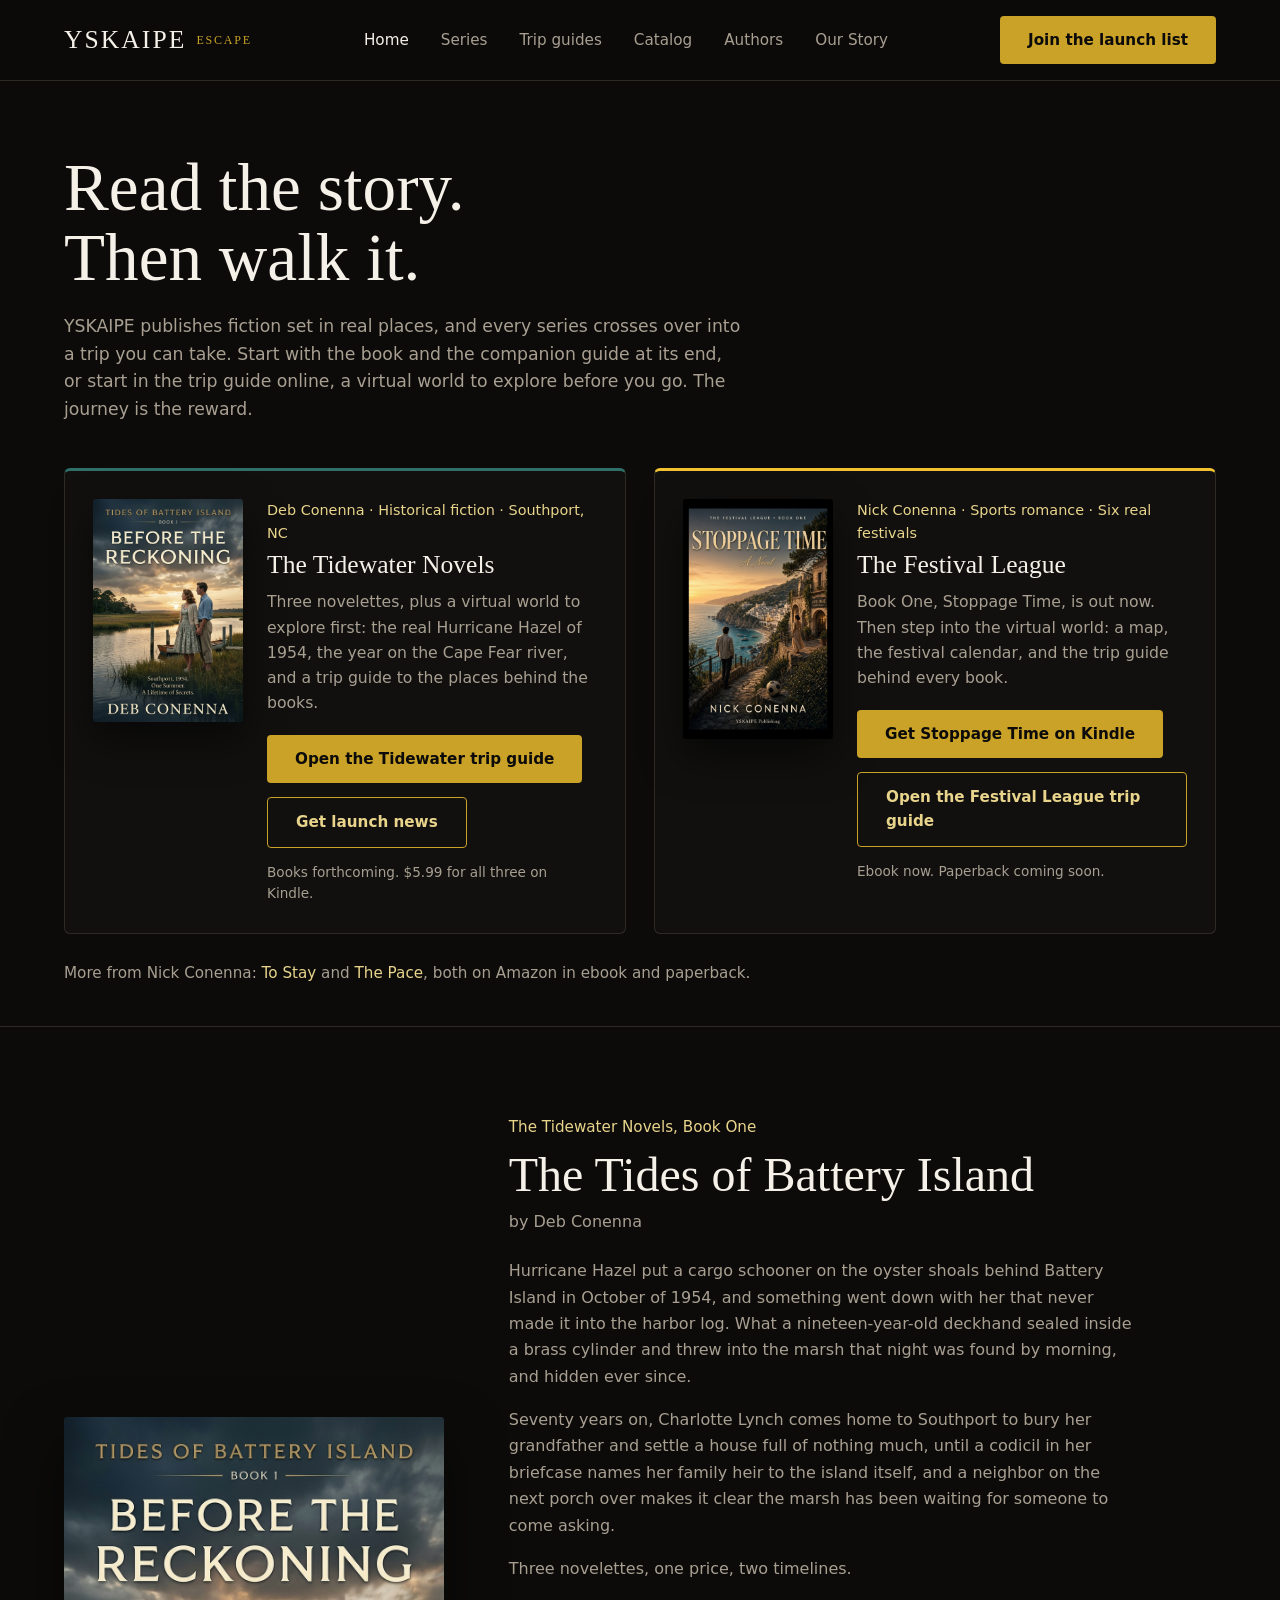
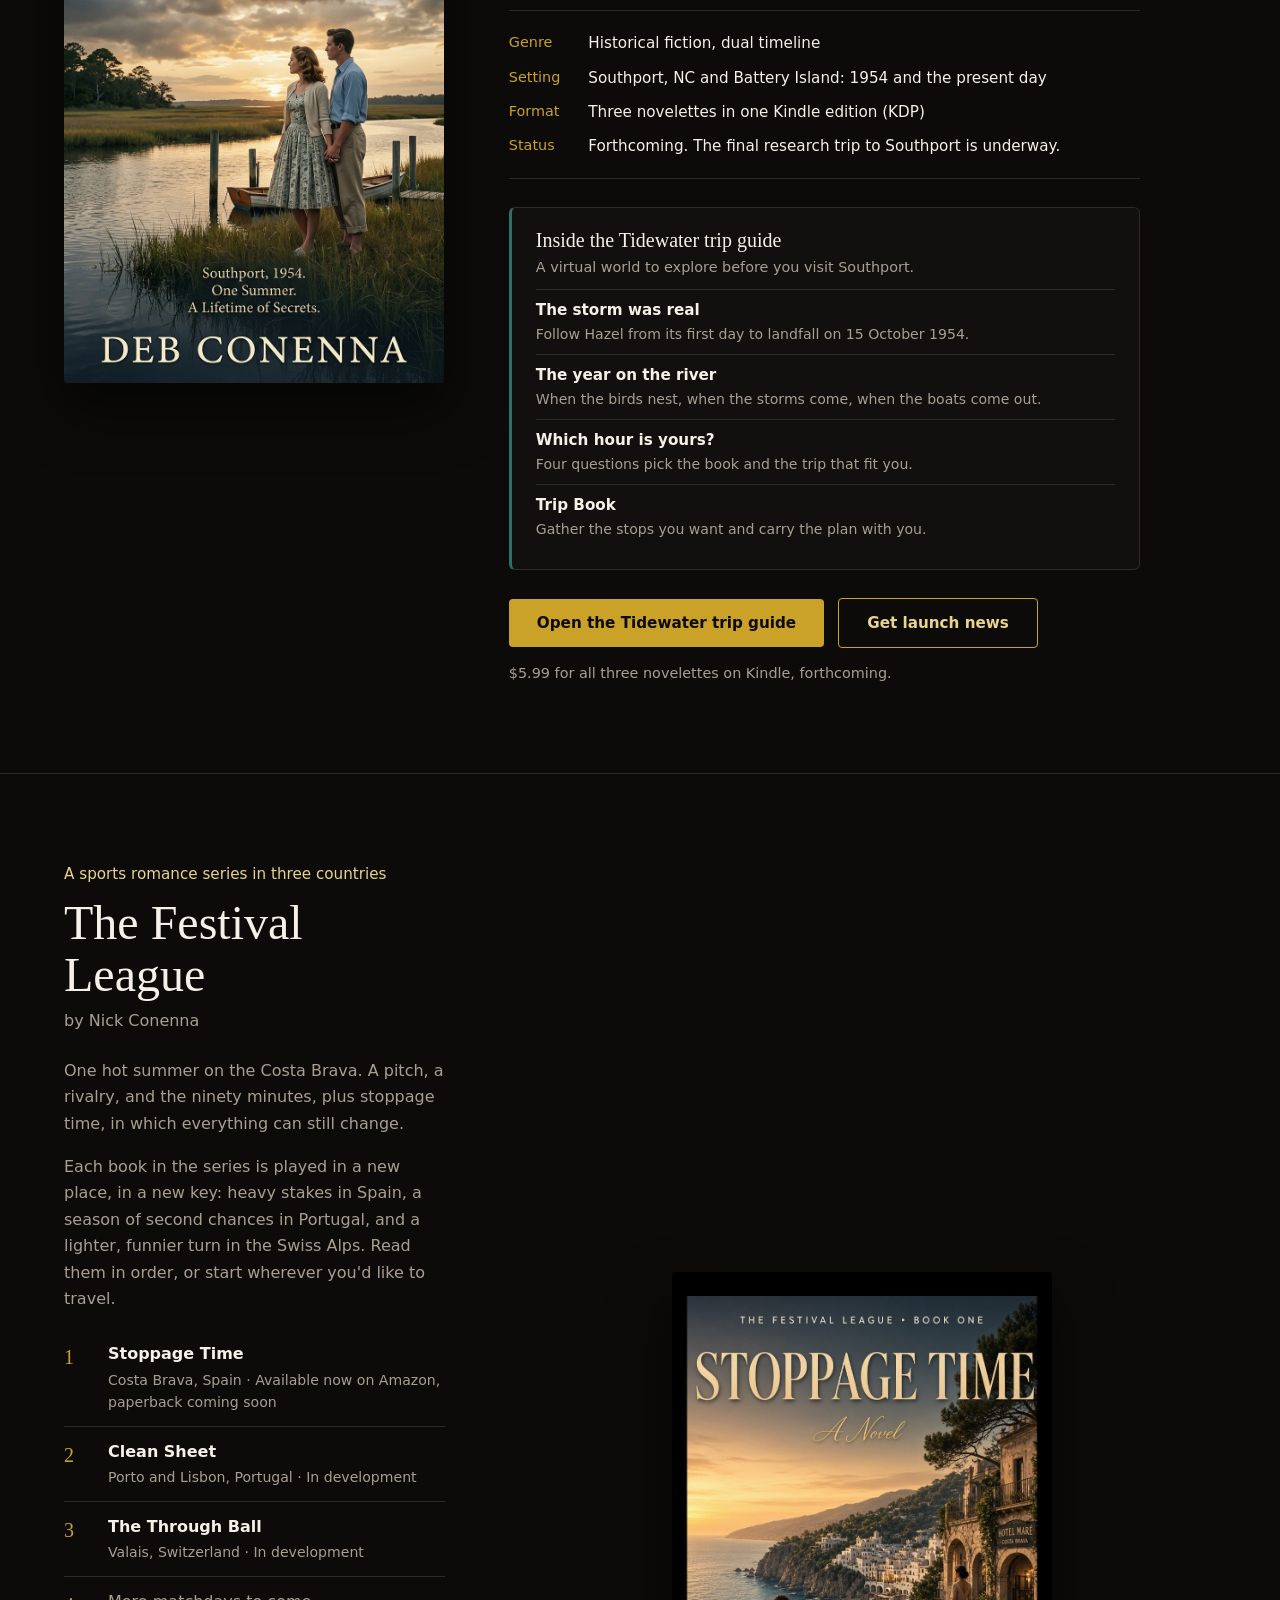
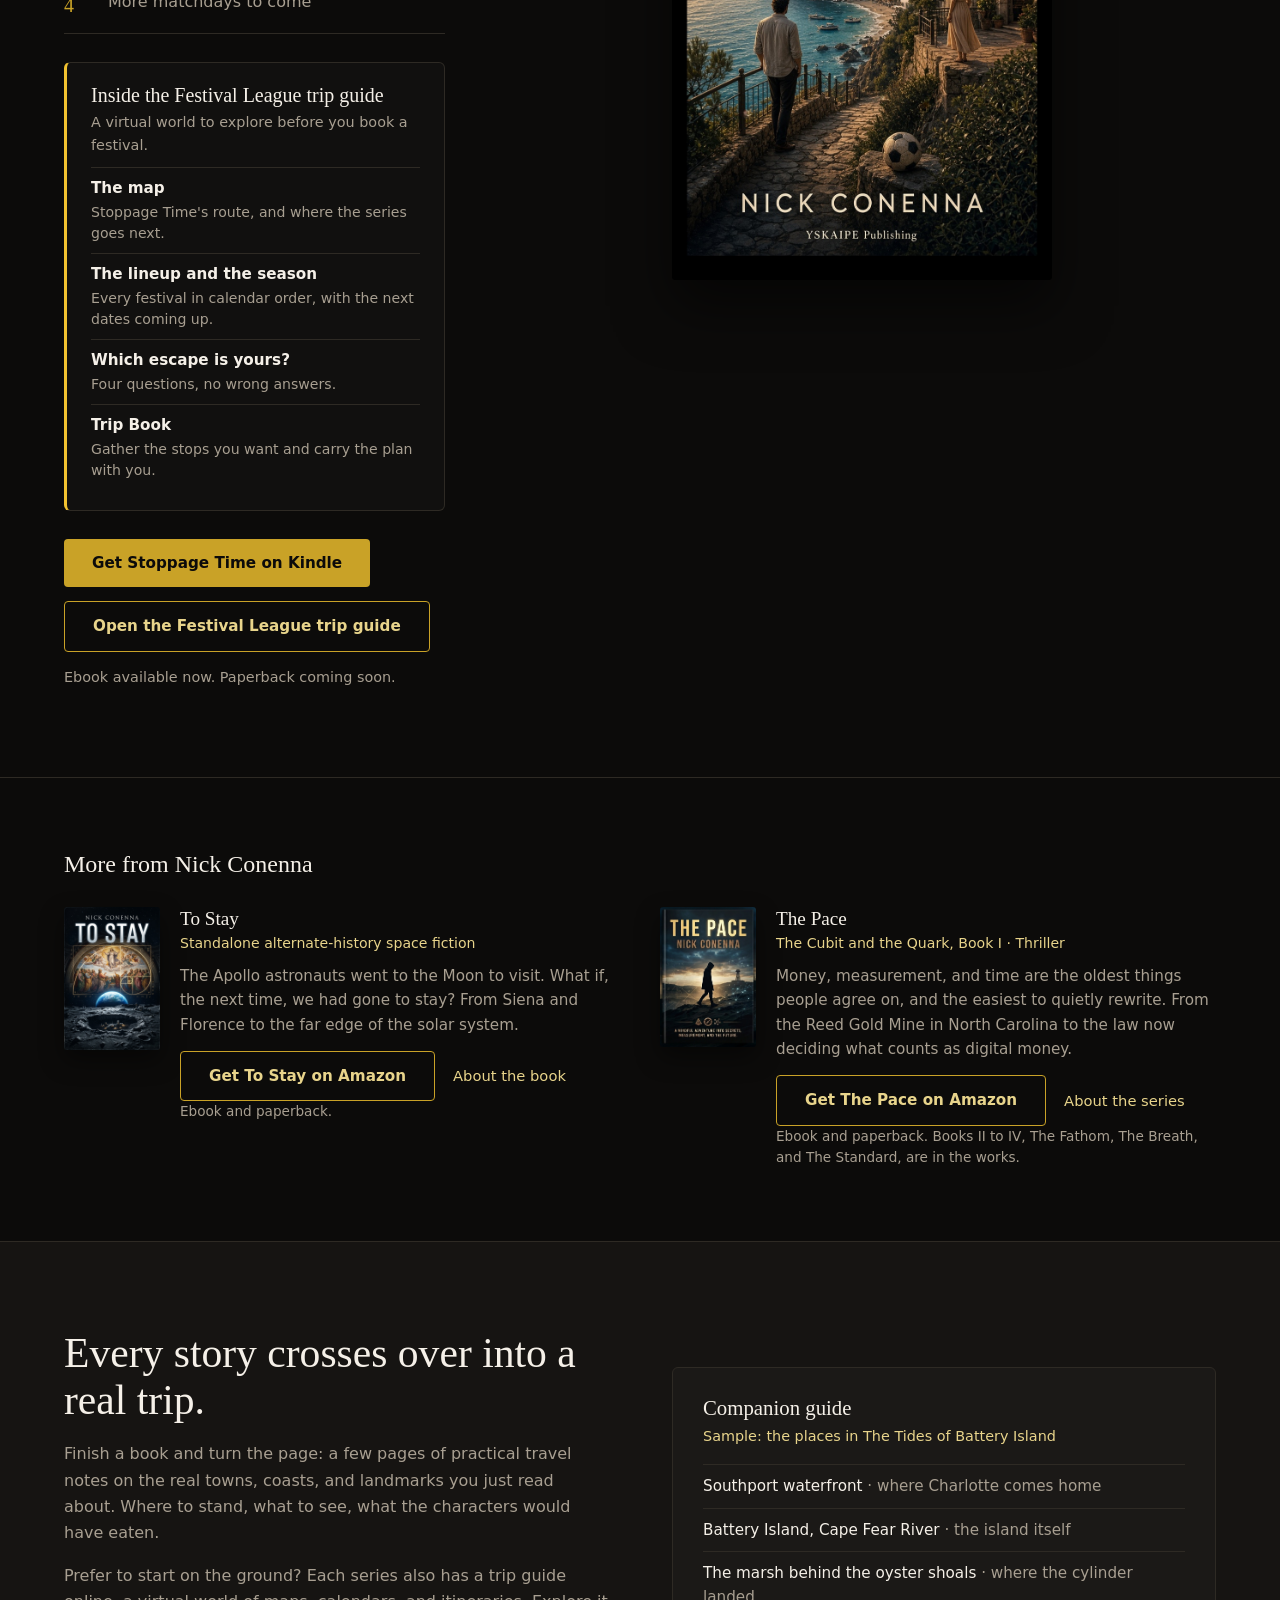
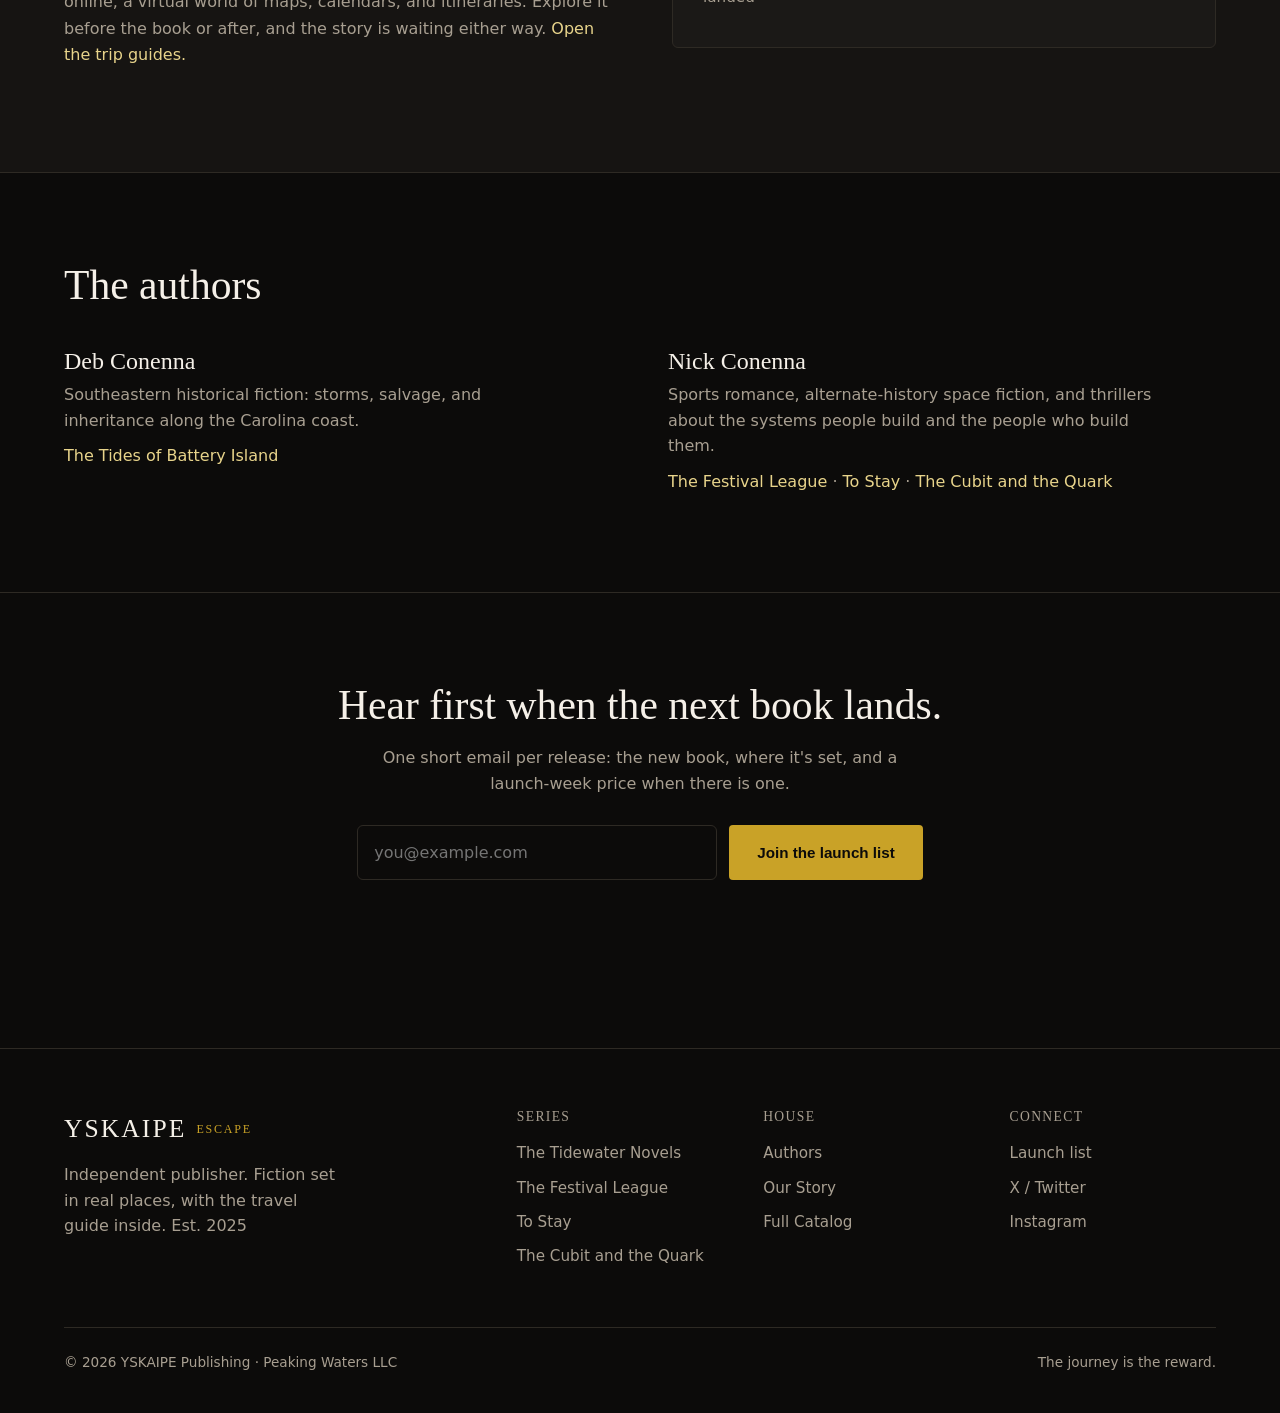
==== commit f3b38ab0: "Update print statement from 'Hello' to 'Goodbye'" ====
--- a/index.html
+++ b/index.html
@@ -3,20 +3,20 @@
 <head>
   <meta charset="UTF-8">
   <meta name="viewport" content="width=device-width, initial-scale=1.0">
-  <title>YSKAIPE Publishing | Fiction set in real places, with a travel guide inside</title>
-  <meta name="description" content="YSKAIPE is an independent fiction publisher. Every book is set in a real place and ends with a companion travel guide to it. The Tides of Battery Island, The Festival League, To Stay, and The Cubit and the Quark.">
+  <title>YSKAIPE Publishing | Fiction set in real places, with trip guides to walk the story</title>
+  <meta name="description" content="Independent fiction set in real places, each series with a trip guide to walk the story. Stoppage Time, To Stay, and The Pace are on Amazon now.">
   <!-- SEO -->
   <link rel="canonical" href="https://www.yskaipe.com/">
   <meta property="og:type" content="website">
   <meta property="og:site_name" content="YSKAIPE Publishing">
-  <meta property="og:title" content="YSKAIPE Publishing | Fiction set in real places, with a travel guide inside">
-  <meta property="og:description" content="YSKAIPE is an independent fiction publisher. Every book is set in a real place and ends with a companion travel guide to it. The Tides of Battery Island, The Festival League, To Stay, and The Cubit and the Quark.">
+  <meta property="og:title" content="YSKAIPE Publishing | Fiction set in real places, with trip guides to walk the story">
+  <meta property="og:description" content="Independent fiction set in real places, each series with a trip guide to walk the story. Stoppage Time, To Stay, and The Pace are on Amazon now.">
   <meta property="og:url" content="https://www.yskaipe.com/">
   <meta property="og:image" content="https://www.yskaipe.com/images/cover-stoppage-time.jpg">
-  <meta property="og:image:alt" content="YSKAIPE Publishing | Fiction set in real places, with a travel guide inside">
+  <meta property="og:image:alt" content="YSKAIPE Publishing | Fiction set in real places, with trip guides to walk the story">
   <meta name="twitter:card" content="summary_large_image">
-  <meta name="twitter:title" content="YSKAIPE Publishing | Fiction set in real places, with a travel guide inside">
-  <meta name="twitter:description" content="YSKAIPE is an independent fiction publisher. Every book is set in a real place and ends with a companion travel guide to it. The Tides of Battery Island, The Festival League, To Stay, and The Cubit and the Quark.">
+  <meta name="twitter:title" content="YSKAIPE Publishing | Fiction set in real places, with trip guides to walk the story">
+  <meta name="twitter:description" content="Independent fiction set in real places, each series with a trip guide to walk the story. Stoppage Time, To Stay, and The Pace are on Amazon now.">
   <meta name="twitter:image" content="https://www.yskaipe.com/images/cover-stoppage-time.jpg">
   <script type="application/ld+json">
 {
@@ -42,6 +42,55 @@
       "publisher": {
         "@id": "https://www.yskaipe.com/#publisher"
       }
+    },
+    {
+      "@type": "Book",
+      "@id": "https://www.yskaipe.com/#stoppage-time",
+      "name": "Stoppage Time",
+      "url": "https://www.yskaipe.com/#festival-league",
+      "author": { "@type": "Person", "name": "Nick Conenna" },
+      "publisher": { "@id": "https://www.yskaipe.com/#publisher" },
+      "genre": "Sports romance",
+      "inLanguage": "en",
+      "isPartOf": { "@type": "BookSeries", "name": "The Festival League" },
+      "position": 1,
+      "workExample": {
+        "@type": "Book",
+        "bookFormat": "https://schema.org/EBook",
+        "url": "https://www.amazon.com/dp/B0GX3B5SYV"
+      }
+    },
+    {
+      "@type": "Book",
+      "@id": "https://www.yskaipe.com/#to-stay",
+      "name": "To Stay",
+      "url": "https://www.yskaipe.com/#to-stay",
+      "author": { "@type": "Person", "name": "Nick Conenna" },
+      "publisher": { "@id": "https://www.yskaipe.com/#publisher" },
+      "genre": "Alternate-history space fiction",
+      "inLanguage": "en",
+      "workExample": {
+        "@type": "Book",
+        "bookFormat": "https://schema.org/EBook",
+        "url": "https://www.amazon.com/dp/B0HHPYR2WM"
+      }
+    },
+    {
+      "@type": "Book",
+      "@id": "https://www.yskaipe.com/#the-pace",
+      "name": "The Pace",
+      "url": "https://www.yskaipe.com/#cubit-and-quark",
+      "author": { "@type": "Person", "name": "Nick Conenna" },
+      "publisher": { "@id": "https://www.yskaipe.com/#publisher" },
+      "genre": "Thriller",
+      "inLanguage": "en",
+      "isPartOf": { "@type": "BookSeries", "name": "The Cubit and the Quark" },
+      "position": 1,
+      "workExample": {
+        "@type": "Book",
+        "bookFormat": "https://schema.org/EBook",
+        "url": "https://www.amazon.com/dp/B0HHGJ5B59"
+      }
     }
   ]
 }
@@ -52,13 +101,15 @@
   <!--
     TODO before publishing:
     1. Live Amazon links are in place for Stoppage Time, The Pace, and To Stay.
-       The Tides of Battery Island is still forthcoming: when it goes live, replace its
-       "Get launch news" button with the Amazon link (see the comment in that section).
-    2. series/tidewater.html and series/festival-league.html are live and featured in the
-       "Trip guides" section. Still to create: series/to-stay.html and
-       series/cubit-and-quark.html (or point those links at series.html for now).
+       The Tides of Battery Island is still forthcoming: when it goes live, add its Amazon link as
+       the primary button in the top tile and in its shelf (see the comments in those places).
+    2. series/tidewater.html and series/festival-league.html are live and are the two trip guides
+       (virtual worlds) featured at the top and in each shelf. The To Stay and Cubit and the Quark
+       pages do not exist yet (404), so those two link to their sections on series.html for now.
+       series.html itself still shows older statuses (Stoppage Time "release coming", To Stay
+       "#kdp-to-stay", The Pace "revised edition forthcoming"): update it to match this page.
     3. Confirm the status line on each book (search this file for "status").
-    4. When the Stoppage Time paperback is live, update its format note and add the paperback link.
+    4. When the Stoppage Time paperback is live, update its format notes and add the paperback link.
     All four covers use real images from /images (cover-tobi.jpeg, cover-stoppage-time.jpg,
     cover-to-stay.jpeg, cover-the-pace.jpg).
     All .yk-* rules are scoped so they don't collide with style.css. Move them there when ready.
@@ -79,16 +130,29 @@
       max-width:16ch;
     }
     .yk-hero-lead{
-      max-width:60ch;margin:0 0 44px;
+      max-width:62ch;margin:0 0 44px;
       font-size:1.08rem;line-height:1.6;
       color:var(--text-muted, #9a9188);
     }
-
-    /* Cover row: the first thing a reader sees is the books */
-    .yk-covers{
-      display:grid;grid-template-columns:repeat(4, 1fr);gap:28px;
-      list-style:none;margin:0;padding:0;
-    }
+    .yk-hero-more{margin:28px 0 0;font-size:0.95rem;line-height:1.55;color:var(--text-muted, #9a9188);}
+    .yk-hero-more a{color:var(--accent-soft, #c8a05a);}
+
+    /* The two featured series: each offers a virtual world and, when live, a Kindle link */
+    .yk-worlds{display:grid;grid-template-columns:1fr 1fr;gap:28px;}
+    .yk-world-tile{
+      display:grid;grid-template-columns:150px minmax(0, 1fr);gap:24px;align-items:start;
+      padding:28px;
+      border:1px solid var(--border, rgba(255,255,255,0.14));
+      border-top:3px solid var(--accent, #c8a05a);
+      border-radius:6px;background:rgba(255,255,255,0.02);
+    }
+    .yk-world-tile.is-tides{border-top-color:var(--yk-tides);}
+    .yk-world-tile.is-pitch{border-top-color:var(--yk-pitch);}
+    .yk-tile-kicker{margin:0 0 6px;font-size:0.9rem;color:var(--accent-soft, #c8a05a);}
+    .yk-tile-title{margin:0 0 10px;font-family:var(--font-display, Georgia, serif);font-size:1.6rem;line-height:1.12;}
+    .yk-tile-text{margin:0 0 20px;font-size:0.98rem;line-height:1.6;color:var(--text-muted, #9a9188);}
+    .yk-tile-note{margin:14px 0 0;font-size:0.85rem;color:var(--text-muted, #9a9188);}
+
     .yk-cover-link{display:block;color:inherit;text-decoration:none;}
     .yk-cover-link svg,
     .yk-cover-link img{
@@ -101,10 +165,6 @@
     .yk-cover-link:focus-visible svg,
     .yk-cover-link:focus-visible img{transform:translateY(-6px);}
     .yk-cover-link:focus-visible{outline:2px solid var(--accent, #c8a05a);outline-offset:6px;border-radius:4px;}
-    .yk-cover-cap{margin-top:16px;}
-    .yk-cover-cap strong{display:block;font-family:var(--font-display, Georgia, serif);font-size:1.08rem;font-weight:600;line-height:1.25;}
-    .yk-cover-cap span{display:block;font-size:0.88rem;color:var(--text-muted, #9a9188);margin-top:3px;}
-    .yk-cover-cap .yk-price{color:var(--accent-soft, #c8a05a);}
 
     /* Series shelves */
     .yk-shelf{padding:88px 0;border-top:1px solid var(--border, rgba(255,255,255,0.1));}
@@ -148,6 +208,22 @@
     .yk-order small{display:block;color:var(--text-muted, #9a9188);font-size:0.88rem;margin-top:2px;}
     .yk-order li.later b{font-weight:500;color:var(--text-muted, #9a9188);}
 
+    /* What's inside a virtual world, shown in the featured shelves */
+    .yk-world{
+      margin:0 0 28px;padding:20px 24px;max-width:62ch;
+      border:1px solid var(--border, rgba(255,255,255,0.14));
+      border-left:3px solid var(--accent, #c8a05a);
+      border-radius:6px;background:rgba(255,255,255,0.02);
+    }
+    .yk-world.is-tides{border-left-color:var(--yk-tides);}
+    .yk-world.is-pitch{border-left-color:var(--yk-pitch);}
+    .yk-world h3{margin:0 0 4px;font-family:var(--font-display, Georgia, serif);font-size:1.25rem;line-height:1.2;}
+    .yk-world > p{margin:0 0 10px;font-size:0.9rem;color:var(--text-muted, #9a9188);}
+    .yk-world ul{margin:0;padding:0;list-style:none;}
+    .yk-world li{padding:9px 0;border-top:1px solid var(--border, rgba(255,255,255,0.1));font-size:0.95rem;line-height:1.5;}
+    .yk-world li b{font-weight:600;}
+    .yk-world li span{display:block;margin-top:2px;font-size:0.88rem;color:var(--text-muted, #9a9188);}
+
     .yk-buy{display:flex;flex-wrap:wrap;gap:14px;align-items:center;}
     .yk-pricetag{
       font-family:var(--font-display, Georgia, serif);font-size:1.6rem;
@@ -156,35 +232,18 @@
     .yk-pricetag small{font-family:inherit;font-size:0.9rem;color:var(--text-muted, #9a9188);margin-left:6px;}
     .yk-format-note{margin:14px 0 0;font-size:0.9rem;color:var(--text-muted, #9a9188);}
 
-    /* Trip guides: the two interactive series guides */
-    .yk-guides{padding:88px 0;border-top:1px solid var(--border, rgba(255,255,255,0.1));}
-    .yk-guides-head{max-width:62ch;margin:0 0 40px;}
-    .yk-guides-head h2{font-family:var(--font-display, Georgia, serif);font-size:clamp(1.8rem, 3.4vw, 2.6rem);line-height:1.12;margin:0 0 14px;}
-    .yk-guides-head p{margin:0;line-height:1.65;color:var(--text-muted, #9a9188);}
-    .yk-guides-grid{display:grid;grid-template-columns:1fr 1fr;gap:32px;}
-    .yk-guide-card{
-      display:flex;flex-direction:column;padding:32px;
-      border:1px solid var(--border, rgba(255,255,255,0.14));
-      border-top:3px solid var(--accent, #c8a05a);
-      border-radius:6px;background:rgba(255,255,255,0.02);
-    }
-    .yk-guide-card.is-tides{border-top-color:var(--yk-tides);}
-    .yk-guide-card.is-pitch{border-top-color:var(--yk-pitch);}
-    .yk-guide-card-head{display:flex;gap:20px;align-items:center;margin:0 0 20px;}
-    .yk-guide-card-head img{
-      display:block;width:84px;height:auto;flex:none;border-radius:3px;
-      box-shadow:0 10px 24px rgba(0,0,0,0.45);
-    }
-    .yk-guide-card-head p{margin:0 0 4px;font-size:0.9rem;color:var(--accent-soft, #c8a05a);}
-    .yk-guide-card-head h3{margin:0;font-family:var(--font-display, Georgia, serif);font-size:1.5rem;line-height:1.15;}
-    .yk-guide-card-lead{margin:0 0 18px;line-height:1.65;color:var(--text, #ece6dc);}
-    .yk-guide-card ul{margin:0 0 28px;padding:0;list-style:none;}
-    .yk-guide-card li{padding:10px 0;border-top:1px solid var(--border, rgba(255,255,255,0.1));font-size:0.95rem;line-height:1.5;}
-    .yk-guide-card li b{font-weight:600;}
-    .yk-guide-card li span{display:block;margin-top:2px;font-size:0.88rem;color:var(--text-muted, #9a9188);}
-    .yk-guide-card .yk-buy{margin-top:auto;}
-    .yk-guides-note{margin:28px 0 0;max-width:62ch;font-size:0.88rem;line-height:1.55;color:var(--text-muted, #9a9188);}
-    .yk-guide p a{color:var(--accent-soft, #c8a05a);}
+    /* More by Nick Conenna: quieter, still one click from Amazon */
+    .yk-more{padding:72px 0;border-top:1px solid var(--border, rgba(255,255,255,0.1));}
+    .yk-more h2{font-family:var(--font-display, Georgia, serif);font-size:1.5rem;line-height:1.2;margin:0 0 28px;}
+    .yk-more-grid{display:grid;grid-template-columns:1fr 1fr;gap:40px;}
+    .yk-more-item{display:grid;grid-template-columns:96px minmax(0, 1fr);gap:20px;align-items:start;}
+    .yk-more-item img{display:block;width:100%;height:auto;border-radius:3px;box-shadow:0 10px 24px rgba(0,0,0,0.45);}
+    .yk-more-item h3{margin:0 0 2px;font-family:var(--font-display, Georgia, serif);font-size:1.2rem;line-height:1.2;}
+    .yk-more-kicker{margin:0 0 10px;font-size:0.88rem;color:var(--accent-soft, #c8a05a);}
+    .yk-more-item p.yk-more-text{margin:0 0 14px;font-size:0.95rem;line-height:1.6;color:var(--text-muted, #9a9188);}
+    .yk-more-links{display:flex;flex-wrap:wrap;gap:12px 18px;align-items:center;font-size:0.92rem;}
+    .yk-more-links a:not(.btn){color:var(--accent-soft, #c8a05a);}
+    .yk-more-note{margin:0;font-size:0.85rem;color:var(--text-muted, #9a9188);}
 
     /* Book within a book */
     .yk-guide{
@@ -194,6 +253,7 @@
     .yk-guide-grid{display:grid;grid-template-columns:1fr 1fr;gap:64px;align-items:center;}
     .yk-guide h2{font-family:var(--font-display, Georgia, serif);font-size:clamp(1.8rem, 3.4vw, 2.6rem);line-height:1.12;margin:0 0 18px;}
     .yk-guide p{max-width:56ch;line-height:1.65;color:var(--text-muted, #9a9188);margin:0 0 1em;}
+    .yk-guide p a{color:var(--accent-soft, #c8a05a);}
     .yk-guide-sample{
       border:1px solid var(--border, rgba(255,255,255,0.14));border-radius:6px;
       padding:28px 30px;background:rgba(255,255,255,0.02);
@@ -225,15 +285,17 @@
     .yk-signup input[type="email"]:focus-visible{outline:2px solid var(--accent, #c8a05a);outline-offset:2px;}
 
     @media (max-width:900px){
-      .yk-covers{grid-template-columns:repeat(2, 1fr);gap:24px;}
+      .yk-worlds{grid-template-columns:1fr;gap:24px;}
+      .yk-more-grid{grid-template-columns:1fr;gap:32px;}
       .yk-shelf{padding:64px 0;}
       .yk-shelf-grid,.yk-guide-grid,.yk-author-grid{grid-template-columns:1fr;gap:36px;}
-      .yk-guides{padding:64px 0;}
-      .yk-guides-grid{grid-template-columns:1fr;gap:24px;}
-      .yk-guide-card{padding:24px;}
       .yk-shelf.flip .yk-shelf-cover{order:0;}
       .yk-shelf-cover svg,.yk-shelf-cover img{max-width:300px;}
       .yk-hero{padding:48px 0 32px;}
+    }
+    @media (max-width:520px){
+      .yk-world-tile{grid-template-columns:96px minmax(0, 1fr);gap:18px;padding:20px;}
+      .yk-tile-title{font-size:1.35rem;}
     }
     @media (prefers-reduced-motion:reduce){
       .yk-cover-link svg,.yk-cover-link img{transition:none;}
@@ -249,7 +311,7 @@
       <nav class="nav">
         <a href="index.html" class="active">Home</a>
         <a href="series.html">Series</a>
-        <a href="#guides">Trip guides</a>
+        <a href="#trip-guides">Trip guides</a>
         <a href="catalog.html">Catalog</a>
         <a href="authors.html">Authors</a>
         <a href="about.html">Our Story</a>
@@ -259,122 +321,60 @@
   </header>
 
   <main>
-    <!-- Hero: the books are the hero -->
+    <!-- Hero: the two featured series, each with a virtual world and, when live, a Kindle link -->
     <section class="yk-hero">
       <div class="container">
-        <h1>Fiction set in real places, with the travel guide inside.</h1>
+        <h1>Read the story. Then walk it.</h1>
         <p class="yk-hero-lead">
-          YSKAIPE is an independent publisher of series you can visit. Every book is set somewhere you can
-          actually go, and ends with a short companion guide to those places. The journey is the reward.
+          YSKAIPE publishes fiction set in real places, and every series crosses over into a trip you can
+          take. Start with the book and the companion guide at its end, or start in the trip guide online,
+          a virtual world to explore before you go. The journey is the reward.
         </p>
 
-        <ul class="yk-covers">
-          <li>
+        <div class="yk-worlds" id="trip-guides">
+          <article class="yk-world-tile is-tides">
             <a class="yk-cover-link" href="#tides">
               <img src="images/cover-tobi.jpeg" alt="Cover of The Tides of Battery Island by Deb Conenna" decoding="async">
-              <div class="yk-cover-cap">
-                <strong>The Tides of Battery Island</strong>
-                <span>Deb Conenna · Historical fiction</span>
-                <span class="yk-price">Three novelettes · $5.99 on KDP</span>
+            </a>
+            <div>
+              <p class="yk-tile-kicker">Deb Conenna · Historical fiction · Southport, NC</p>
+              <h2 class="yk-tile-title">The Tidewater Novels</h2>
+              <p class="yk-tile-text">
+                Three novelettes, plus a virtual world to explore first: the real Hurricane Hazel of 1954,
+                the year on the Cape Fear river, and a trip guide to the places behind the books.
+              </p>
+              <div class="yk-buy">
+                <a href="series/tidewater.html" class="btn btn-primary">Open the Tidewater trip guide</a>
+                <!-- When live, add first: <a href="#kdp-tides" class="btn btn-primary">Get it on Kindle</a> -->
+                <a href="#launch-list" class="btn btn-outline">Get launch news</a>
               </div>
-            </a>
-          </li>
-          <li>
+              <p class="yk-tile-note">Books forthcoming. $5.99 for all three on Kindle.</p>
+            </div>
+          </article>
+
+          <article class="yk-world-tile is-pitch">
             <a class="yk-cover-link" href="#festival-league">
               <img src="images/cover-stoppage-time.jpg" alt="Cover of Stoppage Time by Nick Conenna, Book One of The Festival League" decoding="async">
-              <div class="yk-cover-cap">
-                <strong>Stoppage Time</strong>
-                <span>Nick Conenna · The Festival League, Book One</span>
-                <span class="yk-price">Sports romance · Ebook on Amazon</span>
+            </a>
+            <div>
+              <p class="yk-tile-kicker">Nick Conenna · Sports romance · Six real festivals</p>
+              <h2 class="yk-tile-title">The Festival League</h2>
+              <p class="yk-tile-text">
+                Book One, Stoppage Time, is out now. Then step into the virtual world: a map, the festival
+                calendar, and the trip guide behind every book.
+              </p>
+              <div class="yk-buy">
+                <a href="https://www.amazon.com/dp/B0GX3B5SYV" class="btn btn-primary" target="_blank" rel="noopener">Get Stoppage Time on Kindle</a>
+                <a href="series/festival-league.html" class="btn btn-outline">Open the Festival League trip guide</a>
               </div>
-            </a>
-          </li>
-          <li>
-            <a class="yk-cover-link" href="#to-stay">
-              <img src="images/cover-to-stay.jpeg" alt="Cover of To Stay by Nick Conenna" decoding="async">
-              <div class="yk-cover-cap">
-                <strong>To Stay</strong>
-                <span>Nick Conenna · Alternate-history space fiction</span>
-                <span class="yk-price">Standalone novel · Ebook and paperback</span>
-              </div>
-            </a>
-          </li>
-          <li>
-            <a class="yk-cover-link" href="#cubit-and-quark">
-              <img src="images/cover-the-pace.jpg" alt="Cover of The Pace by Nick Conenna, Book One of The Cubit and the Quark" decoding="async">
-              <div class="yk-cover-cap">
-                <strong>The Pace</strong>
-                <span>Nick Conenna · The Cubit and the Quark, Book I</span>
-                <span class="yk-price">Thriller · Ebook and paperback</span>
-              </div>
-            </a>
-          </li>
-        </ul>
-      </div>
-    </section>
-
-    <!-- Trip guides: the interactive guides for the two series -->
-    <section class="yk-guides" id="guides" aria-labelledby="guides-title">
-      <div class="container">
-        <div class="yk-guides-head">
-          <h2 id="guides-title">Read the book, then plan the trip.</h2>
-          <p>
-            The YSKAIPE Guides are interactive trip guides to the places in our series, with real dates,
-            real itineraries, and nothing sponsored. No email needed.
-          </p>
-        </div>
-
-        <div class="yk-guides-grid">
-          <article class="yk-guide-card is-tides">
-            <div class="yk-guide-card-head">
-              <img src="images/cover-tobi.jpeg" alt="" loading="lazy" decoding="async">
-              <div>
-                <p>Trip guide · Southport and the Cape Fear coast</p>
-                <h3>The Tidewater Novels</h3>
-              </div>
-            </div>
-            <p class="yk-guide-card-lead">
-              The characters are invented. Hurricane Hazel, Southport, and Battery Island are not. Follow
-              the real storm of 1954, then plan the coast trip behind the books.
-            </p>
-            <ul>
-              <li><b>The storm was real</b><span>Follow Hazel from its first day to landfall on 15 October 1954.</span></li>
-              <li><b>The year on the river</b><span>When the birds nest, when the storms come, when the boats come out.</span></li>
-              <li><b>Which hour is yours?</b><span>Four questions pick the book and the trip that fit you.</span></li>
-              <li><b>Trip Book</b><span>Gather the stops you want and carry the plan with you.</span></li>
-            </ul>
-            <div class="yk-buy">
-              <a href="series/tidewater.html" class="btn btn-primary">Open the Tidewater guide</a>
+              <p class="yk-tile-note">Ebook now. Paperback coming soon.</p>
             </div>
           </article>
-
-          <article class="yk-guide-card is-pitch">
-            <div class="yk-guide-card-head">
-              <img src="images/cover-stoppage-time.jpg" alt="" loading="lazy" decoding="async">
-              <div>
-                <p>Trip guide · Six real festivals</p>
-                <h3>The Festival League</h3>
-              </div>
-            </div>
-            <p class="yk-guide-card-lead">
-              Every book sends the squad to a real festival. Pick a pin on the map, read the honest
-              version, and go.
-            </p>
-            <ul>
-              <li><b>The map</b><span>Stoppage Time's route, and where the series goes next.</span></li>
-              <li><b>The lineup and the season</b><span>Every festival in calendar order, with the next dates coming up.</span></li>
-              <li><b>Which escape is yours?</b><span>Four questions, no wrong answers.</span></li>
-              <li><b>Trip Book</b><span>Gather the stops you want and carry the plan with you.</span></li>
-            </ul>
-            <div class="yk-buy">
-              <a href="series/festival-league.html" class="btn btn-primary">Plan the Festival League trip</a>
-            </div>
-          </article>
-        </div>
-
-        <p class="yk-guides-note">
-          Dates, hours, and schedules change. Each guide reminds you to confirm with the organizers
-          before you book anything non-refundable.
+        </div>
+
+        <p class="yk-hero-more">
+          More from Nick Conenna: <a href="#to-stay">To Stay</a> and <a href="#cubit-and-quark">The Pace</a>,
+          both on Amazon in ebook and paperback.
         </p>
       </div>
     </section>
@@ -411,12 +411,23 @@
             <dt>Status</dt><dd>Forthcoming. The final research trip to Southport is underway.</dd>
           </dl>
 
+          <div class="yk-world is-tides">
+            <h3>Inside the Tidewater trip guide</h3>
+            <p>A virtual world to explore before you visit Southport.</p>
+            <ul>
+              <li><b>The storm was real</b><span>Follow Hazel from its first day to landfall on 15 October 1954.</span></li>
+              <li><b>The year on the river</b><span>When the birds nest, when the storms come, when the boats come out.</span></li>
+              <li><b>Which hour is yours?</b><span>Four questions pick the book and the trip that fit you.</span></li>
+              <li><b>Trip Book</b><span>Gather the stops you want and carry the plan with you.</span></li>
+            </ul>
+          </div>
+
           <div class="yk-buy">
-            <div class="yk-pricetag">$5.99<small>all three novelettes</small></div>
-            <a href="#launch-list" class="btn btn-primary">Get launch news</a>
-            <!-- When live: <a href="#kdp-tides" class="btn btn-primary">Get it on Kindle</a> -->
-            <a href="series/tidewater.html" class="btn btn-outline">Explore the trip guide</a>
-          </div>
+            <a href="series/tidewater.html" class="btn btn-primary">Open the Tidewater trip guide</a>
+            <!-- When live, add first: <a href="#kdp-tides" class="btn btn-primary">Get it on Kindle</a> -->
+            <a href="#launch-list" class="btn btn-outline">Get launch news</a>
+          </div>
+          <p class="yk-format-note">$5.99 for all three novelettes on Kindle, forthcoming.</p>
         </div>
       </div>
     </section>
@@ -460,85 +471,65 @@
             </li>
           </ol>
 
+          <div class="yk-world is-pitch">
+            <h3>Inside the Festival League trip guide</h3>
+            <p>A virtual world to explore before you book a festival.</p>
+            <ul>
+              <li><b>The map</b><span>Stoppage Time's route, and where the series goes next.</span></li>
+              <li><b>The lineup and the season</b><span>Every festival in calendar order, with the next dates coming up.</span></li>
+              <li><b>Which escape is yours?</b><span>Four questions, no wrong answers.</span></li>
+              <li><b>Trip Book</b><span>Gather the stops you want and carry the plan with you.</span></li>
+            </ul>
+          </div>
+
           <div class="yk-buy">
             <a href="https://www.amazon.com/dp/B0GX3B5SYV" class="btn btn-primary" target="_blank" rel="noopener">Get Stoppage Time on Kindle</a>
-            <a href="series/festival-league.html" class="btn btn-outline">Plan the trip</a>
+            <a href="series/festival-league.html" class="btn btn-outline">Open the Festival League trip guide</a>
           </div>
           <p class="yk-format-note">Ebook available now. Paperback coming soon.</p>
         </div>
       </div>
     </section>
 
-    <!-- To Stay -->
-    <section class="yk-shelf" id="to-stay">
-      <div class="container yk-shelf-grid">
-        <div class="yk-shelf-cover">
-          <img src="images/cover-to-stay.jpeg" alt="Cover of To Stay by Nick Conenna" loading="lazy" decoding="async">
-        </div>
-        <div class="yk-shelf-body">
-          <p class="yk-series-name">A standalone novel</p>
-          <h2>To Stay</h2>
-          <p class="yk-by">by <a href="authors.html#nick-conenna">Nick Conenna</a></p>
-
-          <p class="yk-blurb">
-            The Apollo astronauts went to the Moon to visit. What if, the next time, we had gone to stay?
-          </p>
-          <p class="yk-blurb">
-            A small change in the space program ripples through sixty years of alternate history, all the
-            way out to Voyager 1's real crossing of the heliopause, the edge where the Sun's wind gives
-            way to interstellar space. At the center of it is Dante Fiorenza, from a family of Tuscan
-            fresco restorers: people whose whole trade is making things last.
-          </p>
-
-          <dl class="yk-facts">
-            <dt>Genre</dt><dd>Alternate-history space fiction</dd>
-            <dt>Setting</dt><dd>Siena and Florence, low Earth orbit, the Moon, and the far edge of the solar system</dd>
-            <dt>Format</dt><dd>Ebook and paperback</dd>
-            <dt>Status</dt><dd>Available now on Amazon</dd>
-          </dl>
-
-          <div class="yk-buy">
-            <a href="https://www.amazon.com/dp/B0HHPYR2WM" class="btn btn-primary" target="_blank" rel="noopener">Get it on Amazon</a>
-            <a href="series/to-stay.html" class="btn btn-outline">About the book</a>
-          </div>
-        </div>
-      </div>
-    </section>
-
-    <!-- The Cubit and the Quark -->
-    <section class="yk-shelf flip" id="cubit-and-quark">
-      <div class="container yk-shelf-grid">
-        <div class="yk-shelf-cover">
-          <img src="images/cover-the-pace.jpg" alt="Cover of The Pace by Nick Conenna, Book One of The Cubit and the Quark" loading="lazy" decoding="async">
-        </div>
-        <div class="yk-shelf-body">
-          <p class="yk-series-name">A four-book thriller series</p>
-          <h2>The Cubit and the Quark</h2>
-          <p class="yk-by">by <a href="authors.html#nick-conenna">Nick Conenna</a></p>
-
-          <p class="yk-blurb">
-            Money, measurement, and time are the oldest things people agree on, and the easiest to
-            quietly rewrite. Every unit began as a piece of a human body: a forearm, a stride, an
-            outstretched pair of arms.
-          </p>
-          <p class="yk-blurb">
-            <b>The Pace</b> opens the series with a story that runs from the Reed Gold Mine in North
-            Carolina to the law now deciding what counts as digital money, with a prayer in Aramaic and
-            the difference between two Greek words for time, chronos and kairos, running underneath.
-          </p>
-
-          <ol class="yk-order">
-            <li><span><b>The Pace</b><small>Book I · Available now, ebook and paperback</small></span></li>
-            <li class="later"><span><b>The Fathom</b><small>Book II · In the works</small></span></li>
-            <li class="later"><span><b>The Breath</b><small>Book III · In the works</small></span></li>
-            <li class="later"><span><b>The Standard</b><small>Book IV · In the works</small></span></li>
-          </ol>
-
-          <div class="yk-buy">
-            <a href="https://www.amazon.com/dp/B0HHGJ5B59" class="btn btn-primary" target="_blank" rel="noopener">Get The Pace on Amazon</a>
-            <a href="series/cubit-and-quark.html" class="btn btn-outline">About the series</a>
-          </div>
-          <p class="yk-format-note">Ebook and paperback available now.</p>
+    <!-- More by Nick Conenna: quieter, still one click from Amazon -->
+    <section class="yk-more" id="more">
+      <div class="container">
+        <h2>More from Nick Conenna</h2>
+        <div class="yk-more-grid">
+          <div class="yk-more-item" id="to-stay">
+            <img src="images/cover-to-stay.jpeg" alt="Cover of To Stay by Nick Conenna" loading="lazy" decoding="async">
+            <div>
+              <h3>To Stay</h3>
+              <p class="yk-more-kicker">Standalone alternate-history space fiction</p>
+              <p class="yk-more-text">
+                The Apollo astronauts went to the Moon to visit. What if, the next time, we had gone to
+                stay? From Siena and Florence to the far edge of the solar system.
+              </p>
+              <div class="yk-more-links">
+                <a href="https://www.amazon.com/dp/B0HHPYR2WM" class="btn btn-outline" target="_blank" rel="noopener">Get To Stay on Amazon</a>
+                <a href="series.html#to-stay">About the book</a>
+              </div>
+              <p class="yk-more-note">Ebook and paperback.</p>
+            </div>
+          </div>
+
+          <div class="yk-more-item" id="cubit-and-quark">
+            <img src="images/cover-the-pace.jpg" alt="Cover of The Pace by Nick Conenna, Book One of The Cubit and the Quark" loading="lazy" decoding="async">
+            <div>
+              <h3>The Pace</h3>
+              <p class="yk-more-kicker">The Cubit and the Quark, Book I · Thriller</p>
+              <p class="yk-more-text">
+                Money, measurement, and time are the oldest things people agree on, and the easiest to
+                quietly rewrite. From the Reed Gold Mine in North Carolina to the law now deciding what
+                counts as digital money.
+              </p>
+              <div class="yk-more-links">
+                <a href="https://www.amazon.com/dp/B0HHGJ5B59" class="btn btn-outline" target="_blank" rel="noopener">Get The Pace on Amazon</a>
+                <a href="series.html#cubit-and-quark">About the series</a>
+              </div>
+              <p class="yk-more-note">Ebook and paperback. Books II to IV, The Fathom, The Breath, and The Standard, are in the works.</p>
+            </div>
+          </div>
         </div>
       </div>
     </section>
@@ -547,15 +538,16 @@
     <section class="yk-guide" id="companion-guide">
       <div class="container yk-guide-grid">
         <div>
-          <h2>Every book ends with a guide to the places in it.</h2>
+          <h2>Every story crosses over into a real trip.</h2>
           <p>
-            Finish the story, then turn the page: a few pages of practical travel notes on the real
-            towns, coasts, and landmarks you just read about. Where to stand, what to see, what the
-            characters would have eaten.
+            Finish a book and turn the page: a few pages of practical travel notes on the real towns,
+            coasts, and landmarks you just read about. Where to stand, what to see, what the characters
+            would have eaten.
           </p>
           <p>
-            That's the YSKAIPE promise. The story is the escape, and the guide is how you make it real.
-            <a href="#guides">Explore the online trip guides.</a>
+            Prefer to start on the ground? Each series also has a trip guide online, a virtual world of
+            maps, calendars, and itineraries. Explore it before the book or after, and the story is
+            waiting either way. <a href="#trip-guides">Open the trip guides.</a>
           </p>
         </div>
         <div class="yk-guide-sample">
@@ -619,8 +611,8 @@
           <h4>Series</h4>
           <a href="series/tidewater.html">The Tidewater Novels</a>
           <a href="series/festival-league.html">The Festival League</a>
-          <a href="series/to-stay.html">To Stay</a>
-          <a href="series/cubit-and-quark.html">The Cubit and the Quark</a>
+          <a href="series.html#to-stay">To Stay</a>
+          <a href="series.html#cubit-and-quark">The Cubit and the Quark</a>
         </div>
         <div class="footer-col">
           <h4>House</h4>
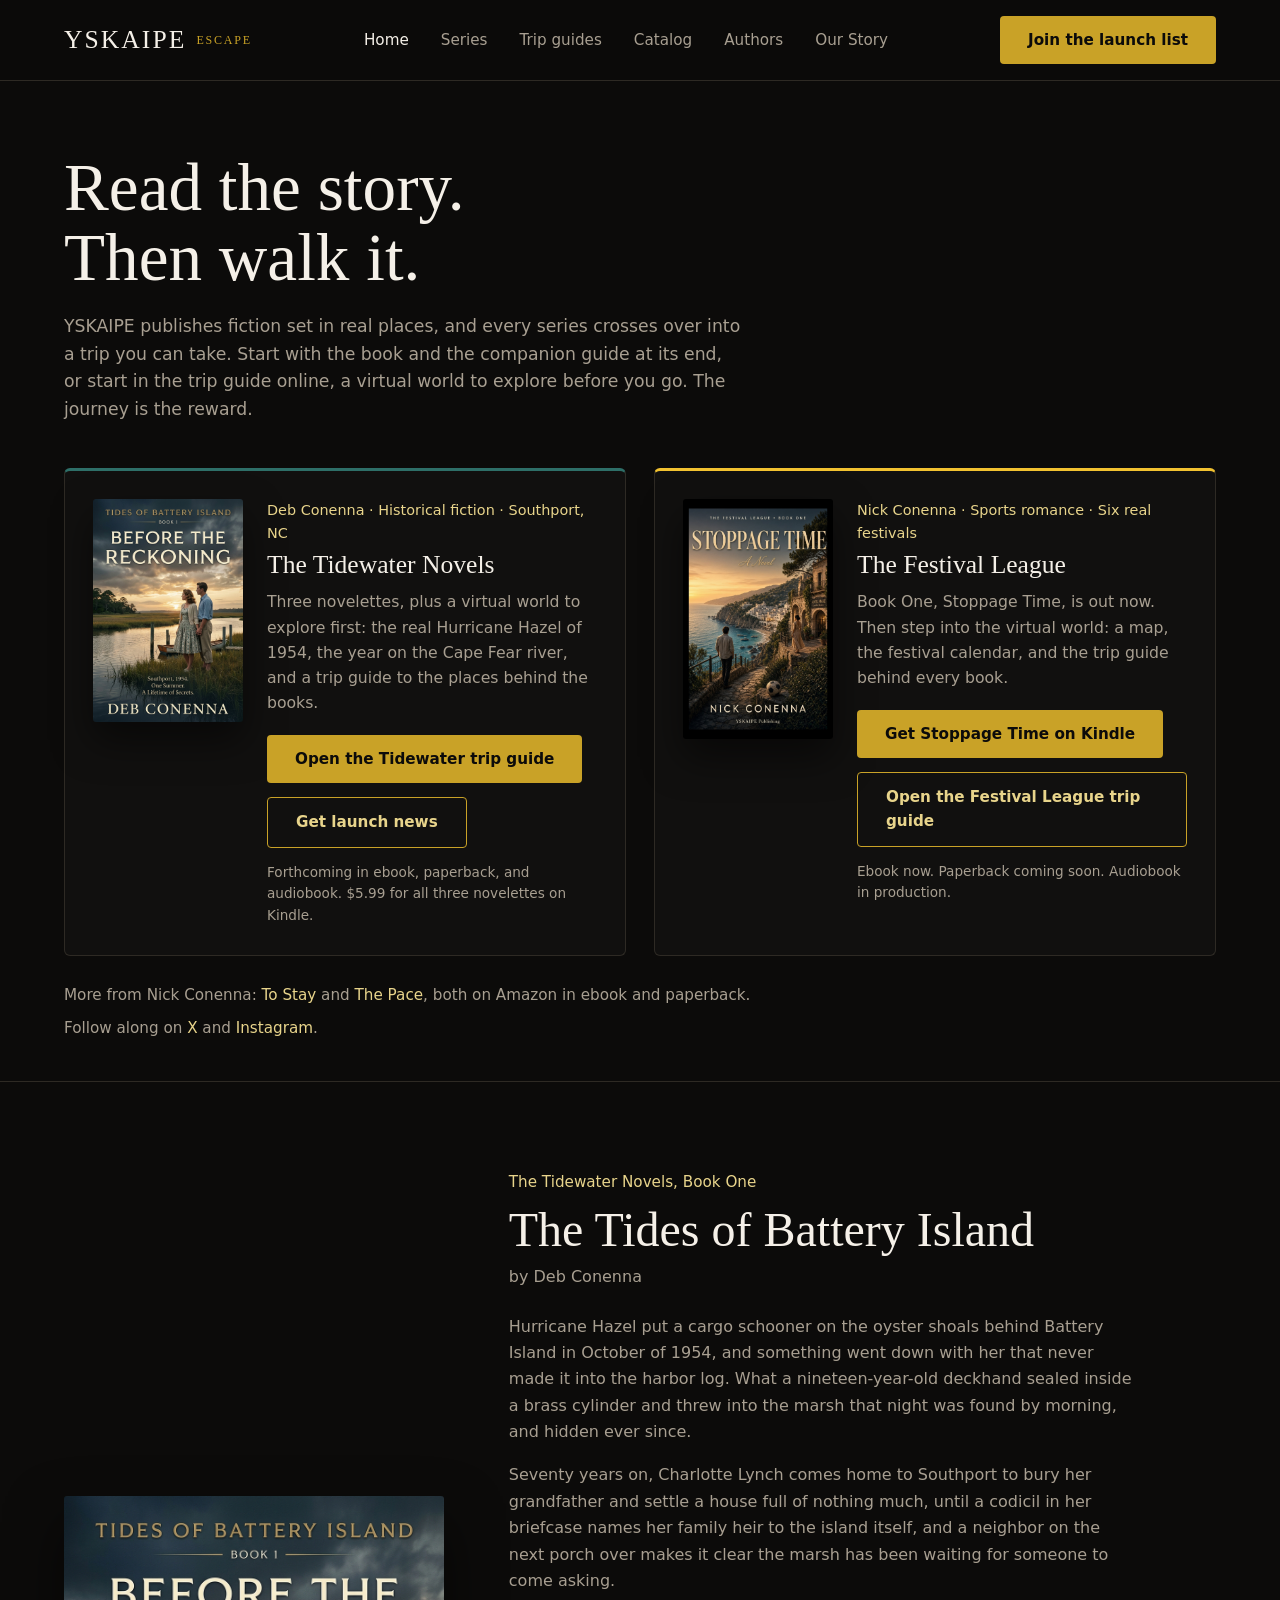
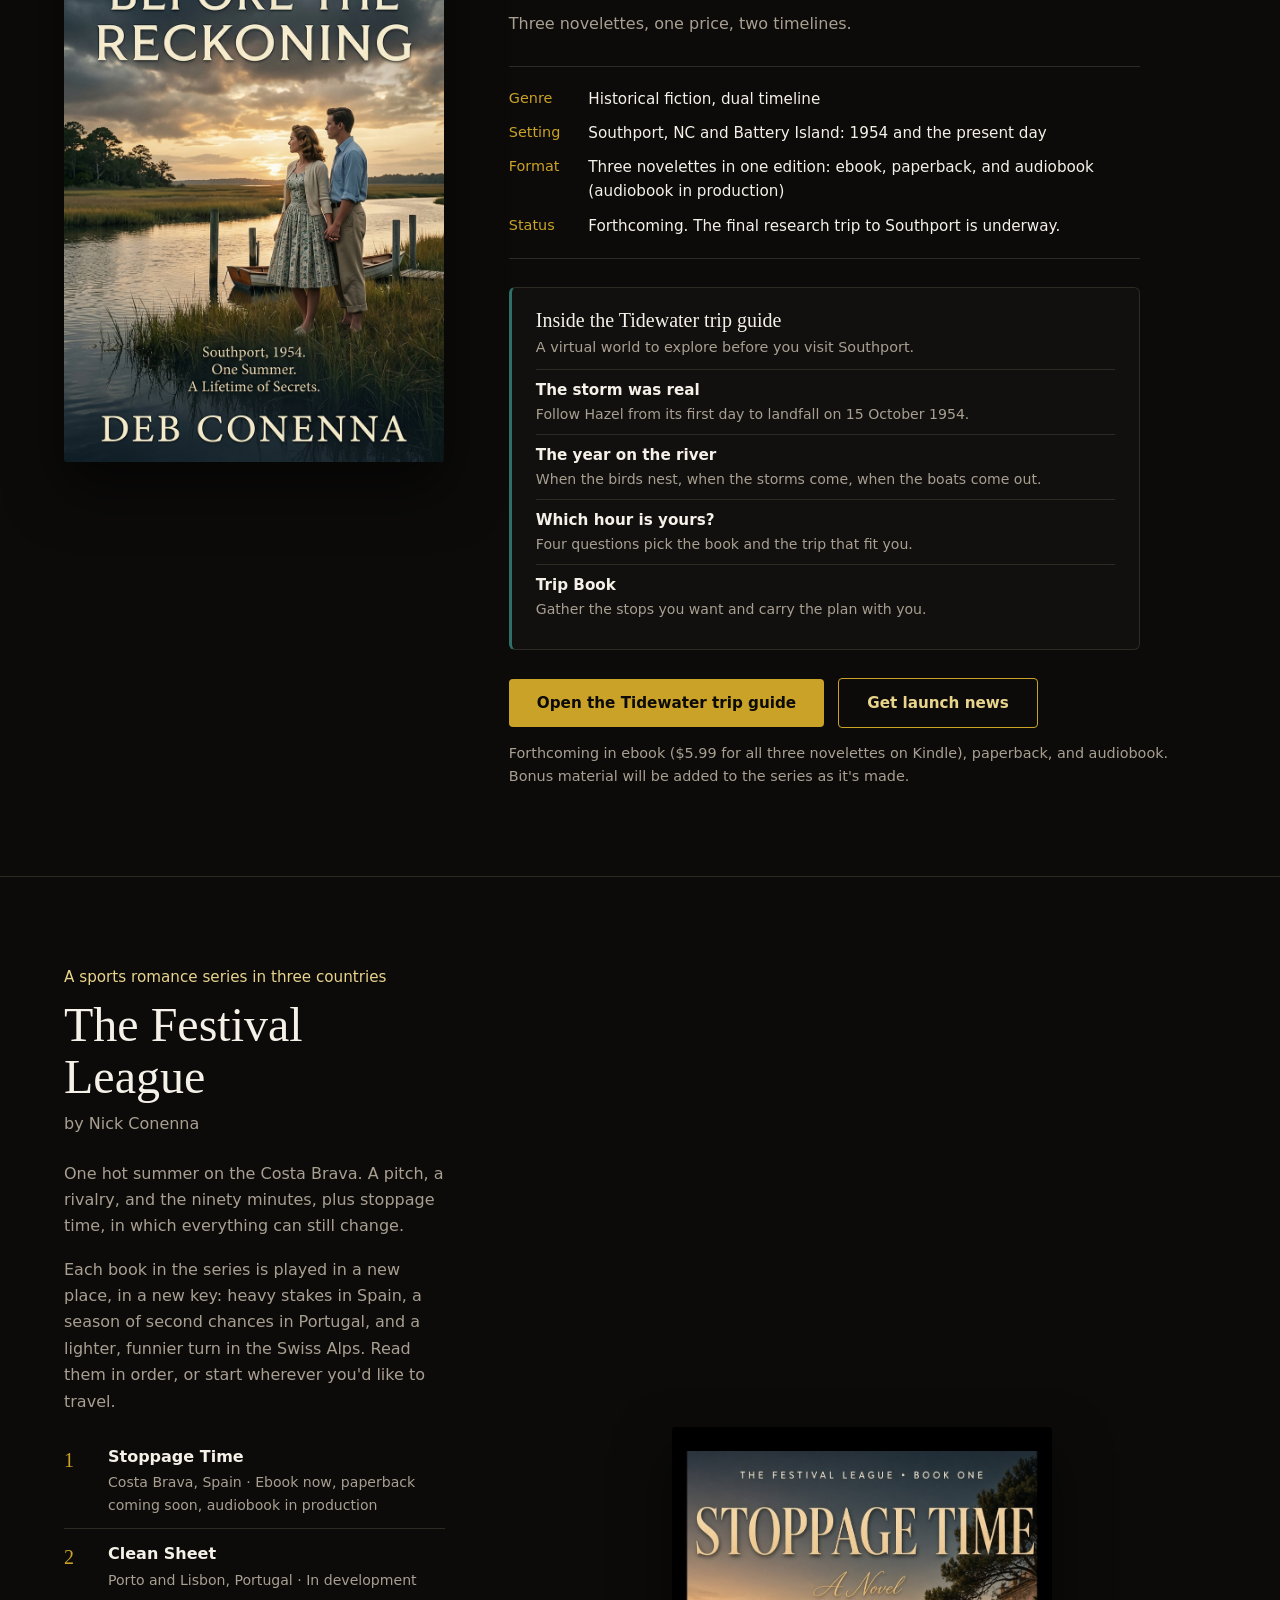
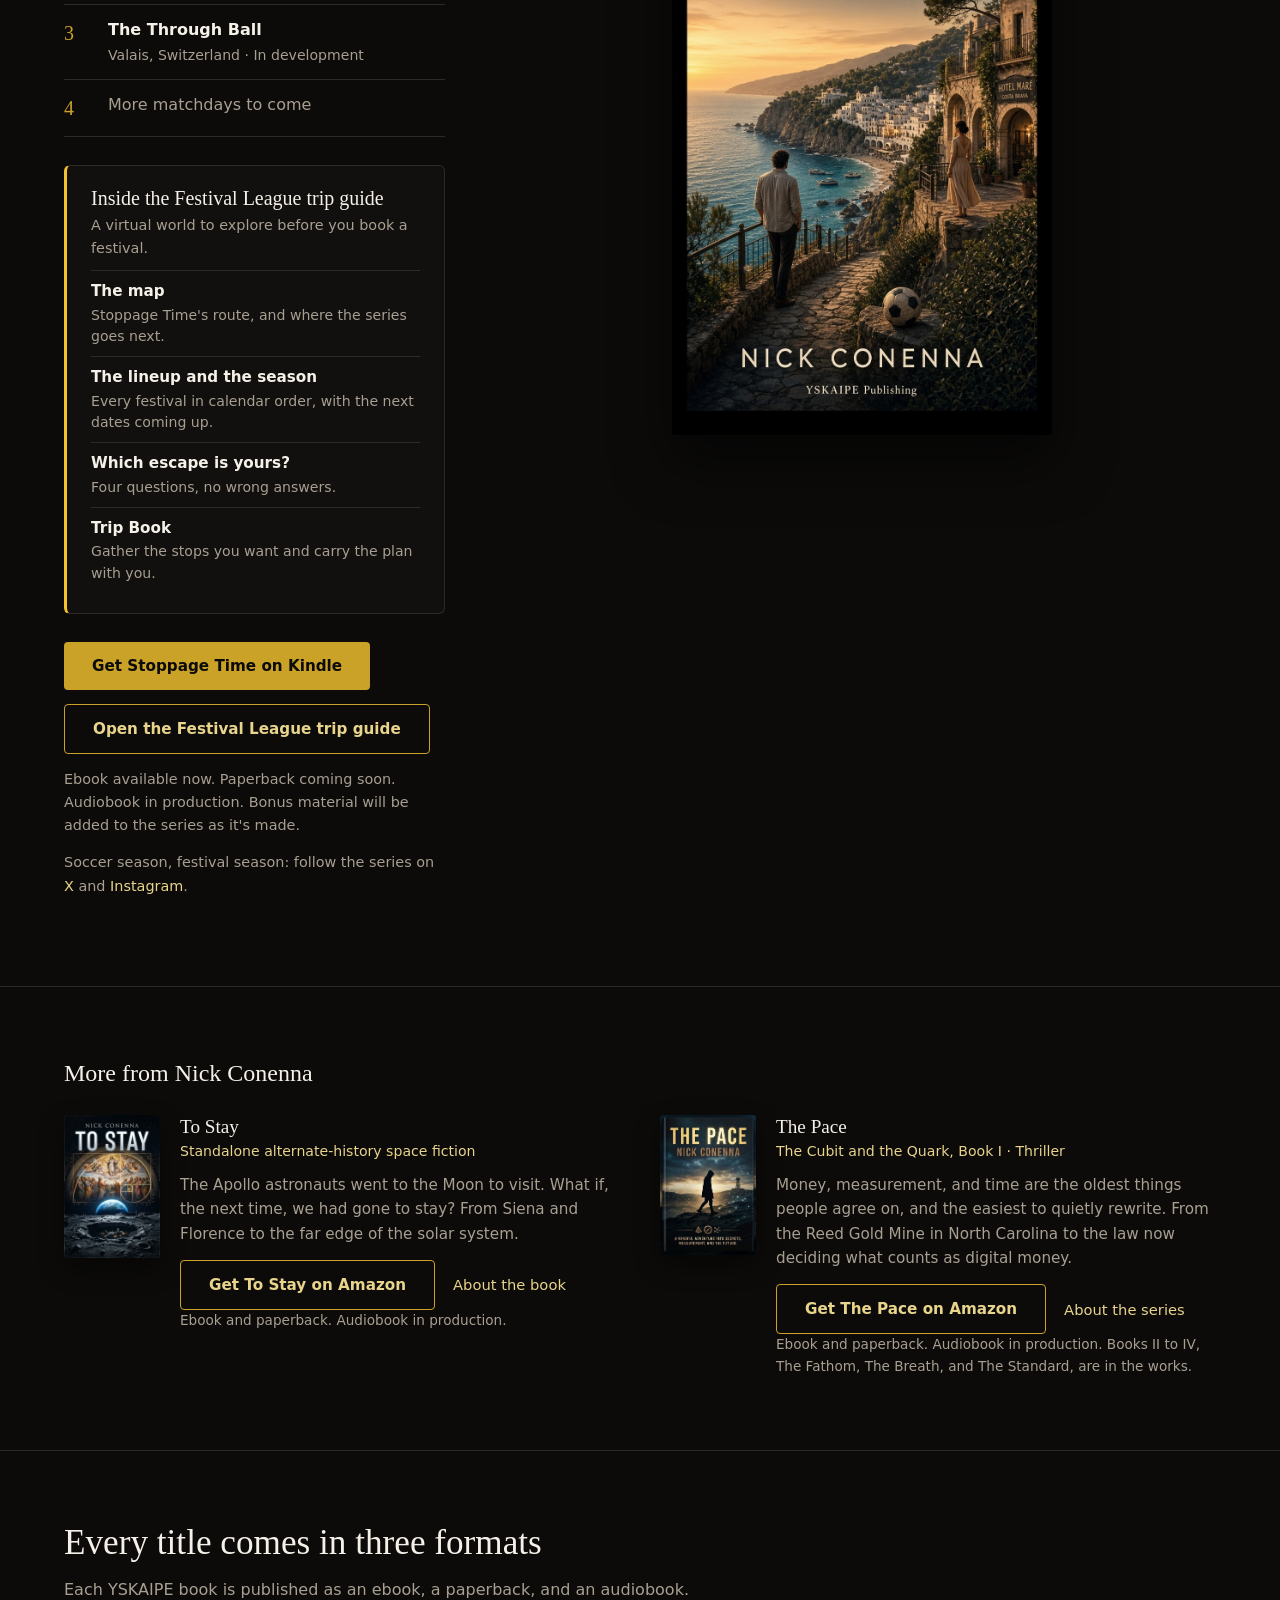
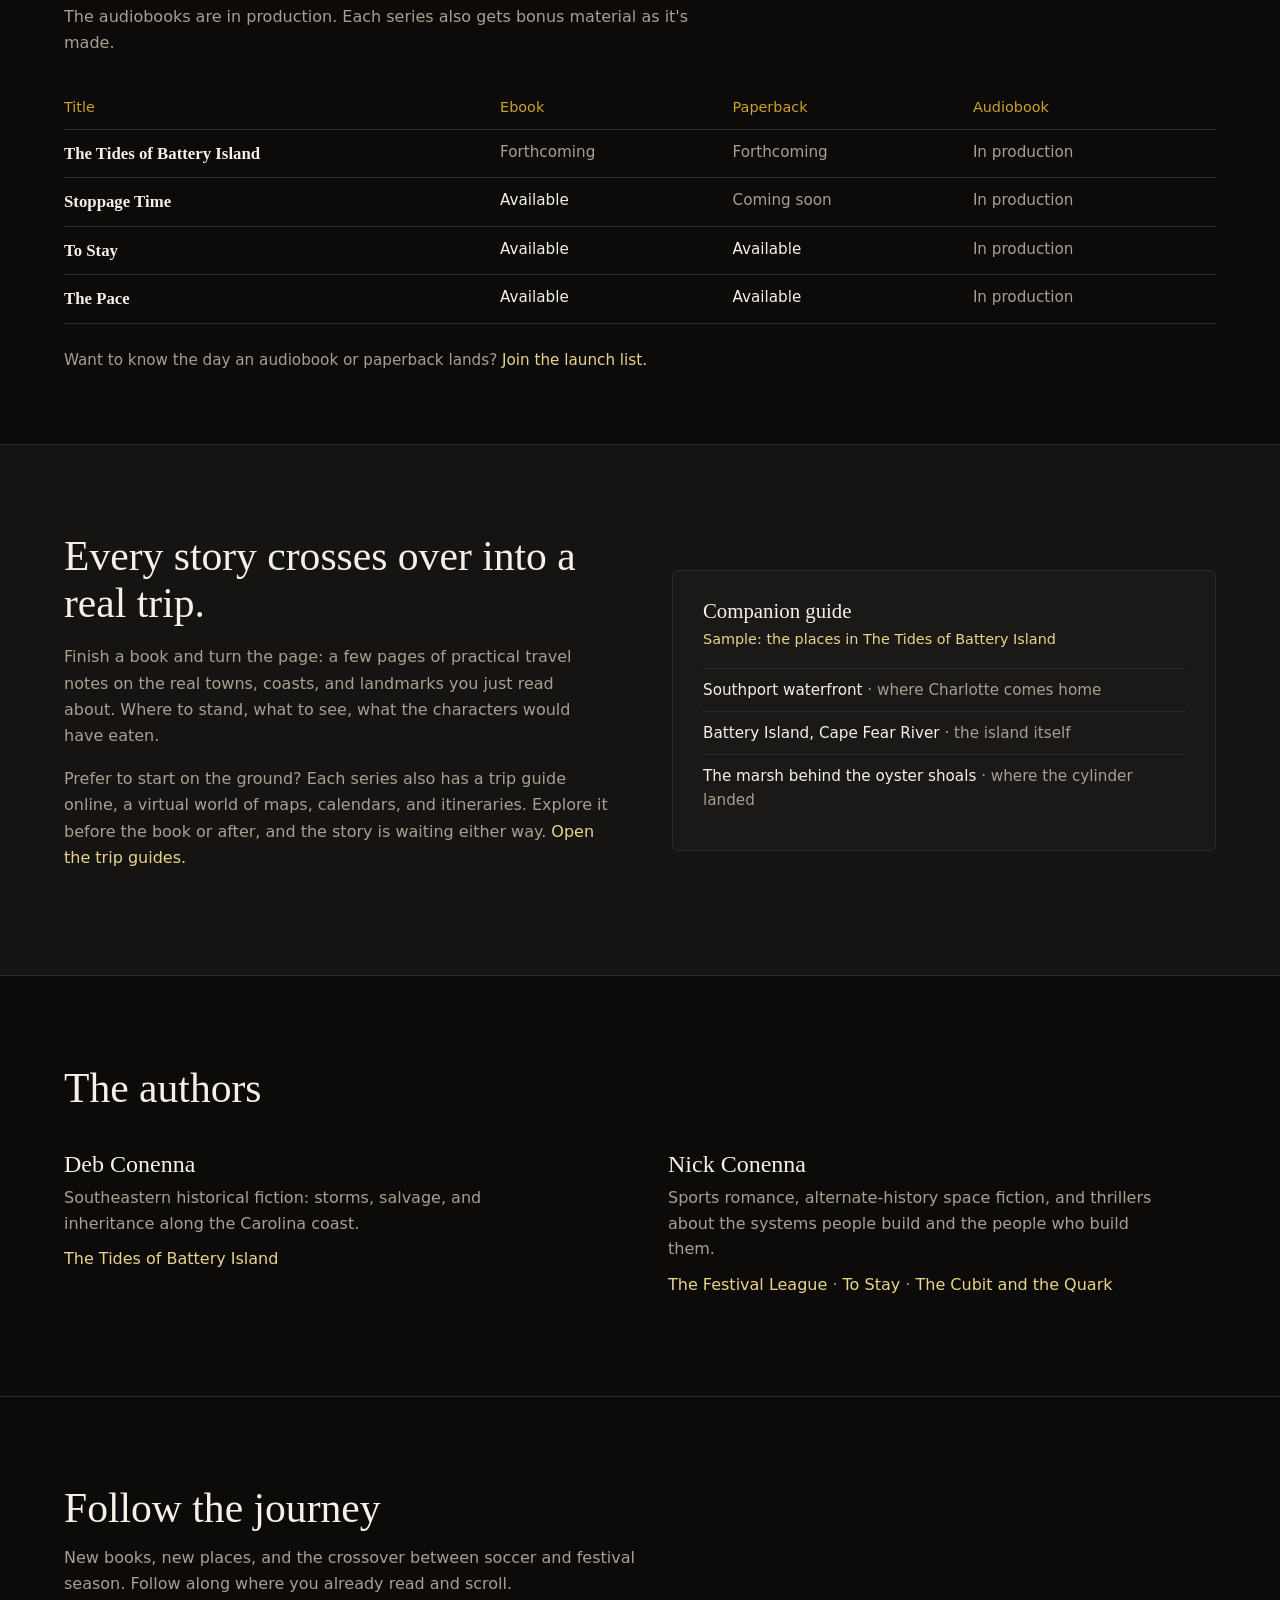
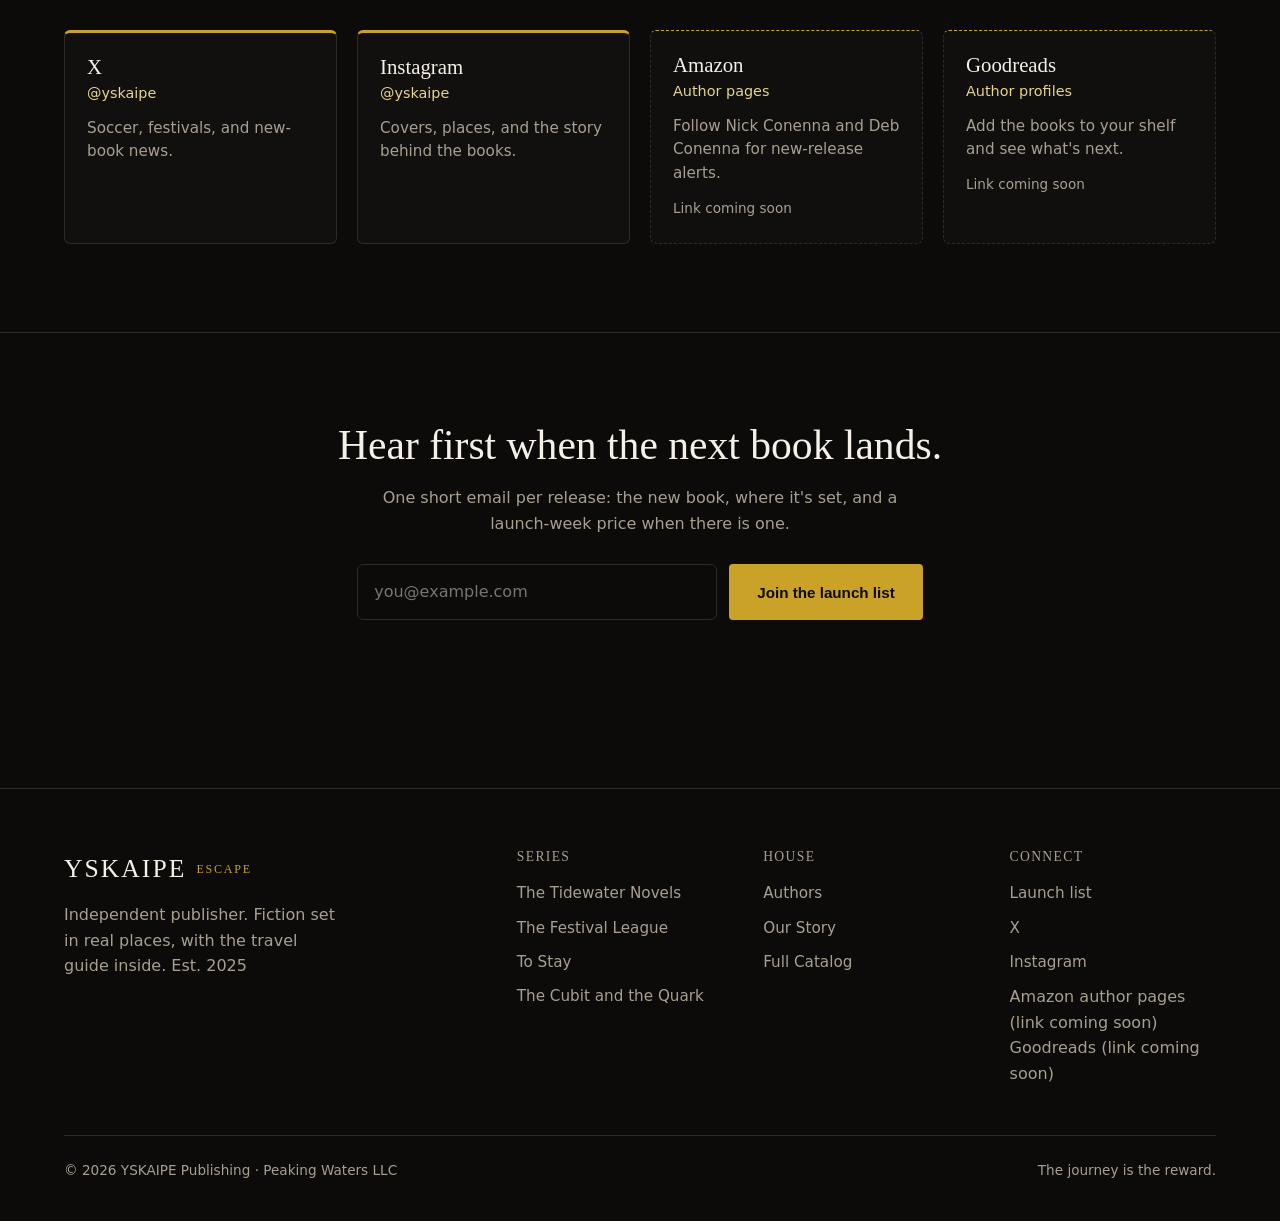
==== commit 6fdaa8b0: "Enhance index.html with social links and format details Updated metadata and content for social medi" ====
--- a/index.html
+++ b/index.html
@@ -15,9 +15,11 @@
   <meta property="og:image" content="https://www.yskaipe.com/images/cover-stoppage-time.jpg">
   <meta property="og:image:alt" content="YSKAIPE Publishing | Fiction set in real places, with trip guides to walk the story">
   <meta name="twitter:card" content="summary_large_image">
+  <meta name="twitter:site" content="@yskaipe">
   <meta name="twitter:title" content="YSKAIPE Publishing | Fiction set in real places, with trip guides to walk the story">
   <meta name="twitter:description" content="Independent fiction set in real places, each series with a trip guide to walk the story. Stoppage Time, To Stay, and The Pace are on Amazon now.">
   <meta name="twitter:image" content="https://www.yskaipe.com/images/cover-stoppage-time.jpg">
+  <!-- When the Amazon author pages and Goodreads pages go live, add their URLs to sameAs below. -->
   <script type="application/ld+json">
 {
   "@context": "https://schema.org",
@@ -28,6 +30,10 @@
       "name": "YSKAIPE Publishing",
       "url": "https://www.yskaipe.com/",
       "email": "hello@yskaipe.com",
+      "sameAs": [
+        "https://x.com/yskaipe",
+        "https://www.instagram.com/yskaipe"
+      ],
       "parentOrganization": {
         "@type": "Organization",
         "name": "Peaking Waters LLC"
@@ -108,8 +114,18 @@
        pages do not exist yet (404), so those two link to their sections on series.html for now.
        series.html itself still shows older statuses (Stoppage Time "release coming", To Stay
        "#kdp-to-stay", The Pace "revised edition forthcoming"): update it to match this page.
-    3. Confirm the status line on each book (search this file for "status").
-    4. When the Stoppage Time paperback is live, update its format notes and add the paperback link.
+    3. Confirm the status line on each book (search this file for "status"), and the format statuses
+       in the "Every title comes in three formats" table (id="formats").
+    4. When the Stoppage Time paperback is live, update its format notes, the formats table, and add
+       the paperback link.
+    5. When each audiobook goes live on Audible, update its cell in the formats table, its format
+       notes, and add an Audible link.
+    6. Follow section (id="follow") and footer: X and Instagram are live. The Amazon author pages
+       (Nick Conenna and Deb Conenna) and Goodreads are placeholders ("is-soon" cards). When each URL
+       exists, change the card's <div> to an <a class="yk-follow-card" href="..." target="_blank"
+       rel="me noopener">, remove the "is-soon" class and the status line, update the footer entry, and
+       add the URL to sameAs in the JSON-LD above.
+    7. The launch list form posts to Buttondown (buttondown.com/yskaipe). Test one signup end to end after deploying.
     All four covers use real images from /images (cover-tobi.jpeg, cover-stoppage-time.jpg,
     cover-to-stay.jpeg, cover-the-pace.jpg).
     All .yk-* rules are scoped so they don't collide with style.css. Move them there when ready.
@@ -136,6 +152,7 @@
     }
     .yk-hero-more{margin:28px 0 0;font-size:0.95rem;line-height:1.55;color:var(--text-muted, #9a9188);}
     .yk-hero-more a{color:var(--accent-soft, #c8a05a);}
+    .yk-hero-more + .yk-hero-more{margin-top:10px;}
 
     /* The two featured series: each offers a virtual world and, when live, a Kindle link */
     .yk-worlds{display:grid;grid-template-columns:1fr 1fr;gap:28px;}
@@ -231,6 +248,7 @@
     }
     .yk-pricetag small{font-family:inherit;font-size:0.9rem;color:var(--text-muted, #9a9188);margin-left:6px;}
     .yk-format-note{margin:14px 0 0;font-size:0.9rem;color:var(--text-muted, #9a9188);}
+    .yk-format-note a{color:var(--accent-soft, #c8a05a);}
 
     /* More by Nick Conenna: quieter, still one click from Amazon */
     .yk-more{padding:72px 0;border-top:1px solid var(--border, rgba(255,255,255,0.1));}
@@ -245,6 +263,27 @@
     .yk-more-links a:not(.btn){color:var(--accent-soft, #c8a05a);}
     .yk-more-note{margin:0;font-size:0.85rem;color:var(--text-muted, #9a9188);}
 
+    /* Formats and bonus material */
+    .yk-formats{padding:72px 0;border-top:1px solid var(--border, rgba(255,255,255,0.1));}
+    .yk-formats h2{font-family:var(--font-display, Georgia, serif);font-size:clamp(1.6rem, 3vw, 2.2rem);line-height:1.15;margin:0 0 14px;}
+    .yk-formats-lead{max-width:62ch;margin:0 0 28px;line-height:1.65;color:var(--text-muted, #9a9188);}
+    .yk-table-wrap{overflow-x:auto;}
+    .yk-formats table{width:100%;min-width:560px;border-collapse:collapse;}
+    .yk-formats th,
+    .yk-formats td{
+      text-align:left;vertical-align:top;padding:12px 20px 12px 0;
+      border-bottom:1px solid var(--border, rgba(255,255,255,0.1));
+      font-size:0.95rem;line-height:1.4;
+    }
+    .yk-formats thead th{font-weight:500;font-size:0.9rem;color:var(--accent, #c8a05a);}
+    .yk-formats tbody th{font-family:var(--font-display, Georgia, serif);font-weight:600;font-size:1.05rem;}
+    .yk-formats td{color:var(--text-muted, #9a9188);}
+    .yk-formats td.is-live,
+    .yk-formats td.is-live a{color:var(--text, #ece6dc);}
+    .yk-formats td.is-live a{text-decoration-color:var(--accent-soft, #c8a05a);text-underline-offset:3px;}
+    .yk-formats-note{max-width:62ch;margin:24px 0 0;font-size:0.95rem;line-height:1.6;color:var(--text-muted, #9a9188);}
+    .yk-formats-note a{color:var(--accent-soft, #c8a05a);}
+
     /* Book within a book */
     .yk-guide{
       padding:88px 0;background:var(--bg-elevated, #1a1714);
@@ -271,6 +310,26 @@
     .yk-author h3{margin:0 0 6px;font-family:var(--font-display, Georgia, serif);font-size:1.5rem;}
     .yk-author p{margin:0 0 10px;max-width:50ch;line-height:1.6;color:var(--text-muted, #9a9188);}
     .yk-author a{color:var(--accent-soft, #c8a05a);}
+
+    /* Follow */
+    .yk-follow{padding:88px 0;border-top:1px solid var(--border, rgba(255,255,255,0.1));}
+    .yk-follow h2{font-family:var(--font-display, Georgia, serif);font-size:clamp(1.8rem, 3.4vw, 2.6rem);line-height:1.12;margin:0 0 14px;}
+    .yk-follow-lead{max-width:58ch;margin:0 0 32px;line-height:1.65;color:var(--text-muted, #9a9188);}
+    .yk-follow-grid{display:grid;grid-template-columns:repeat(4, minmax(0, 1fr));gap:20px;}
+    .yk-follow-card{
+      display:block;padding:22px 22px 24px;color:inherit;text-decoration:none;
+      border:1px solid var(--border, rgba(255,255,255,0.14));
+      border-top:3px solid var(--accent, #c8a05a);
+      border-radius:6px;background:rgba(255,255,255,0.02);
+    }
+    a.yk-follow-card:hover,
+    a.yk-follow-card:focus-visible{border-color:var(--accent, #c8a05a);}
+    a.yk-follow-card:focus-visible{outline:2px solid var(--accent, #c8a05a);outline-offset:3px;}
+    .yk-follow-card.is-soon{border-style:dashed;border-top-width:1px;}
+    .yk-follow-name{margin:0 0 2px;font-family:var(--font-display, Georgia, serif);font-size:1.3rem;line-height:1.2;}
+    .yk-follow-handle{margin:0 0 12px;font-size:0.9rem;color:var(--accent-soft, #c8a05a);}
+    .yk-follow-text{margin:0;font-size:0.95rem;line-height:1.55;color:var(--text-muted, #9a9188);}
+    .yk-follow-status{margin:12px 0 0;font-size:0.85rem;color:var(--text-muted, #9a9188);}
 
     /* Launch list */
     .yk-signup{padding:88px 0;border-top:1px solid var(--border, rgba(255,255,255,0.1));text-align:center;}
@@ -284,6 +343,9 @@
     }
     .yk-signup input[type="email"]:focus-visible{outline:2px solid var(--accent, #c8a05a);outline-offset:2px;}
 
+    /* Footer placeholders */
+    .footer-col .yk-soon{display:block;color:var(--text-muted, #9a9188);}
+
     @media (max-width:900px){
       .yk-worlds{grid-template-columns:1fr;gap:24px;}
       .yk-more-grid{grid-template-columns:1fr;gap:32px;}
@@ -292,10 +354,12 @@
       .yk-shelf.flip .yk-shelf-cover{order:0;}
       .yk-shelf-cover svg,.yk-shelf-cover img{max-width:300px;}
       .yk-hero{padding:48px 0 32px;}
+      .yk-follow-grid{grid-template-columns:repeat(2, minmax(0, 1fr));}
     }
     @media (max-width:520px){
       .yk-world-tile{grid-template-columns:96px minmax(0, 1fr);gap:18px;padding:20px;}
       .yk-tile-title{font-size:1.35rem;}
+      .yk-follow-grid{grid-template-columns:1fr;}
     }
     @media (prefers-reduced-motion:reduce){
       .yk-cover-link svg,.yk-cover-link img{transition:none;}
@@ -348,7 +412,7 @@
                 <!-- When live, add first: <a href="#kdp-tides" class="btn btn-primary">Get it on Kindle</a> -->
                 <a href="#launch-list" class="btn btn-outline">Get launch news</a>
               </div>
-              <p class="yk-tile-note">Books forthcoming. $5.99 for all three on Kindle.</p>
+              <p class="yk-tile-note">Forthcoming in ebook, paperback, and audiobook. $5.99 for all three novelettes on Kindle.</p>
             </div>
           </article>
 
@@ -367,7 +431,7 @@
                 <a href="https://www.amazon.com/dp/B0GX3B5SYV" class="btn btn-primary" target="_blank" rel="noopener">Get Stoppage Time on Kindle</a>
                 <a href="series/festival-league.html" class="btn btn-outline">Open the Festival League trip guide</a>
               </div>
-              <p class="yk-tile-note">Ebook now. Paperback coming soon.</p>
+              <p class="yk-tile-note">Ebook now. Paperback coming soon. Audiobook in production.</p>
             </div>
           </article>
         </div>
@@ -375,6 +439,10 @@
         <p class="yk-hero-more">
           More from Nick Conenna: <a href="#to-stay">To Stay</a> and <a href="#cubit-and-quark">The Pace</a>,
           both on Amazon in ebook and paperback.
+        </p>
+        <p class="yk-hero-more">
+          Follow along on <a href="https://x.com/yskaipe" target="_blank" rel="me noopener">X</a> and
+          <a href="https://www.instagram.com/yskaipe" target="_blank" rel="me noopener">Instagram</a>.
         </p>
       </div>
     </section>
@@ -388,7 +456,7 @@
         <div class="yk-shelf-body">
           <p class="yk-series-name">The Tidewater Novels, Book One</p>
           <h2>The Tides of Battery Island</h2>
-          <p class="yk-by">by <a href="authors.html#dee-conenna">Deb Conenna</a></p>
+          <p class="yk-by">by <a href="authors.html#deb-conenna">Deb Conenna</a></p>
 
           <p class="yk-blurb">
             Hurricane Hazel put a cargo schooner on the oyster shoals behind Battery Island in October of
@@ -407,7 +475,7 @@
           <dl class="yk-facts">
             <dt>Genre</dt><dd>Historical fiction, dual timeline</dd>
             <dt>Setting</dt><dd>Southport, NC and Battery Island: 1954 and the present day</dd>
-            <dt>Format</dt><dd>Three novelettes in one Kindle edition (KDP)</dd>
+            <dt>Format</dt><dd>Three novelettes in one edition: ebook, paperback, and audiobook (audiobook in production)</dd>
             <dt>Status</dt><dd>Forthcoming. The final research trip to Southport is underway.</dd>
           </dl>
 
@@ -427,7 +495,7 @@
             <!-- When live, add first: <a href="#kdp-tides" class="btn btn-primary">Get it on Kindle</a> -->
             <a href="#launch-list" class="btn btn-outline">Get launch news</a>
           </div>
-          <p class="yk-format-note">$5.99 for all three novelettes on Kindle, forthcoming.</p>
+          <p class="yk-format-note">Forthcoming in ebook ($5.99 for all three novelettes on Kindle), paperback, and audiobook. Bonus material will be added to the series as it's made.</p>
         </div>
       </div>
     </section>
@@ -456,7 +524,7 @@
           <ol class="yk-order">
             <li>
               <span><b>Stoppage Time</b>
-              <small>Costa Brava, Spain · Available now on Amazon, paperback coming soon</small></span>
+              <small>Costa Brava, Spain · Ebook now, paperback coming soon, audiobook in production</small></span>
             </li>
             <li>
               <span><b>Clean Sheet</b>
@@ -486,7 +554,12 @@
             <a href="https://www.amazon.com/dp/B0GX3B5SYV" class="btn btn-primary" target="_blank" rel="noopener">Get Stoppage Time on Kindle</a>
             <a href="series/festival-league.html" class="btn btn-outline">Open the Festival League trip guide</a>
           </div>
-          <p class="yk-format-note">Ebook available now. Paperback coming soon.</p>
+          <p class="yk-format-note">Ebook available now. Paperback coming soon. Audiobook in production. Bonus material will be added to the series as it's made.</p>
+          <p class="yk-format-note">
+            Soccer season, festival season: follow the series on
+            <a href="https://x.com/yskaipe" target="_blank" rel="me noopener">X</a> and
+            <a href="https://www.instagram.com/yskaipe" target="_blank" rel="me noopener">Instagram</a>.
+          </p>
         </div>
       </div>
     </section>
@@ -509,7 +582,7 @@
                 <a href="https://www.amazon.com/dp/B0HHPYR2WM" class="btn btn-outline" target="_blank" rel="noopener">Get To Stay on Amazon</a>
                 <a href="series.html#to-stay">About the book</a>
               </div>
-              <p class="yk-more-note">Ebook and paperback.</p>
+              <p class="yk-more-note">Ebook and paperback. Audiobook in production.</p>
             </div>
           </div>
 
@@ -527,10 +600,62 @@
                 <a href="https://www.amazon.com/dp/B0HHGJ5B59" class="btn btn-outline" target="_blank" rel="noopener">Get The Pace on Amazon</a>
                 <a href="series.html#cubit-and-quark">About the series</a>
               </div>
-              <p class="yk-more-note">Ebook and paperback. Books II to IV, The Fathom, The Breath, and The Standard, are in the works.</p>
+              <p class="yk-more-note">Ebook and paperback. Audiobook in production. Books II to IV, The Fathom, The Breath, and The Standard, are in the works.</p>
             </div>
           </div>
         </div>
+      </div>
+    </section>
+
+    <!-- Formats and bonus material -->
+    <section class="yk-formats" id="formats">
+      <div class="container">
+        <h2>Every title comes in three formats</h2>
+        <p class="yk-formats-lead">
+          Each YSKAIPE book is published as an ebook, a paperback, and an audiobook. The audiobooks are in
+          production. Each series also gets bonus material as it's made.
+        </p>
+        <div class="yk-table-wrap">
+          <table>
+            <thead>
+              <tr>
+                <th scope="col">Title</th>
+                <th scope="col">Ebook</th>
+                <th scope="col">Paperback</th>
+                <th scope="col">Audiobook</th>
+              </tr>
+            </thead>
+            <tbody>
+              <tr>
+                <th scope="row">The Tides of Battery Island</th>
+                <td>Forthcoming</td>
+                <td>Forthcoming</td>
+                <td>In production</td>
+              </tr>
+              <tr>
+                <th scope="row">Stoppage Time</th>
+                <td class="is-live"><a href="https://www.amazon.com/dp/B0GX3B5SYV" target="_blank" rel="noopener">Available</a></td>
+                <td>Coming soon</td>
+                <td>In production</td>
+              </tr>
+              <tr>
+                <th scope="row">To Stay</th>
+                <td class="is-live"><a href="https://www.amazon.com/dp/B0HHPYR2WM" target="_blank" rel="noopener">Available</a></td>
+                <td class="is-live"><a href="https://www.amazon.com/dp/B0HHPYR2WM" target="_blank" rel="noopener">Available</a></td>
+                <td>In production</td>
+              </tr>
+              <tr>
+                <th scope="row">The Pace</th>
+                <td class="is-live"><a href="https://www.amazon.com/dp/B0HHGJ5B59" target="_blank" rel="noopener">Available</a></td>
+                <td class="is-live"><a href="https://www.amazon.com/dp/B0HHGJ5B59" target="_blank" rel="noopener">Available</a></td>
+                <td>In production</td>
+              </tr>
+            </tbody>
+          </table>
+        </div>
+        <p class="yk-formats-note">
+          Want to know the day an audiobook or paperback lands? <a href="#launch-list">Join the launch list.</a>
+        </p>
       </div>
     </section>
 
@@ -567,7 +692,7 @@
       <div class="container">
         <h2>The authors</h2>
         <div class="yk-author-grid">
-          <div class="yk-author" id="dee-conenna">
+          <div class="yk-author" id="deb-conenna">
             <h3>Deb Conenna</h3>
             <p>Southeastern historical fiction: storms, salvage, and inheritance along the Carolina coast.</p>
             <p><a href="#tides">The Tides of Battery Island</a></p>
@@ -585,13 +710,52 @@
       </div>
     </section>
 
+    <!-- Follow -->
+    <section class="yk-follow" id="follow">
+      <div class="container">
+        <h2>Follow the journey</h2>
+        <p class="yk-follow-lead">
+          New books, new places, and the crossover between soccer and festival season. Follow along where
+          you already read and scroll.
+        </p>
+        <div class="yk-follow-grid">
+          <a class="yk-follow-card" href="https://x.com/yskaipe" target="_blank" rel="me noopener">
+            <h3 class="yk-follow-name">X</h3>
+            <p class="yk-follow-handle">@yskaipe</p>
+            <p class="yk-follow-text">Soccer, festivals, and new-book news.</p>
+          </a>
+          <a class="yk-follow-card" href="https://www.instagram.com/yskaipe" target="_blank" rel="me noopener">
+            <h3 class="yk-follow-name">Instagram</h3>
+            <p class="yk-follow-handle">@yskaipe</p>
+            <p class="yk-follow-text">Covers, places, and the story behind the books.</p>
+          </a>
+          <!-- When live, change this <div> to an <a class="yk-follow-card" href="AMAZON AUTHOR PAGE URL" target="_blank" rel="me noopener">,
+               remove "is-soon" and the status line. Nick Conenna and Deb Conenna each need their own Author Central page. -->
+          <div class="yk-follow-card is-soon">
+            <h3 class="yk-follow-name">Amazon</h3>
+            <p class="yk-follow-handle">Author pages</p>
+            <p class="yk-follow-text">Follow Nick Conenna and Deb Conenna for new-release alerts.</p>
+            <p class="yk-follow-status">Link coming soon</p>
+          </div>
+          <!-- When live, swap for an <a class="yk-follow-card" href="GOODREADS URL" target="_blank" rel="me noopener"> as above. -->
+          <div class="yk-follow-card is-soon">
+            <h3 class="yk-follow-name">Goodreads</h3>
+            <p class="yk-follow-handle">Author profiles</p>
+            <p class="yk-follow-text">Add the books to your shelf and see what's next.</p>
+            <p class="yk-follow-status">Link coming soon</p>
+          </div>
+        </div>
+      </div>
+    </section>
+
     <!-- Launch list -->
     <section class="yk-signup" id="launch-list">
       <div class="container">
         <h2>Hear first when the next book lands.</h2>
         <p>One short email per release: the new book, where it's set, and a launch-week price when there is one.</p>
-        <!-- TODO: point action at your email provider's form endpoint -->
-        <form action="#" method="post">
+        <!-- Buttondown embed form. If the newsletter username ever changes, update both URLs below. -->
+        <form action="https://buttondown.com/api/emails/embed-subscribe/yskaipe" method="post" target="popupwindow"
+              onsubmit="window.open('https://buttondown.com/yskaipe', 'popupwindow')">
           <label for="yk-email" style="position:absolute;left:-9999px;">Email address</label>
           <input id="yk-email" type="email" name="email" placeholder="you@example.com" required>
           <button type="submit" class="btn btn-primary">Join the launch list</button>
@@ -623,8 +787,11 @@
         <div class="footer-col">
           <h4>Connect</h4>
           <a href="#launch-list">Launch list</a>
-          <a href="#">X / Twitter</a>
-          <a href="#">Instagram</a>
+          <a href="https://x.com/yskaipe" target="_blank" rel="me noopener">X</a>
+          <a href="https://www.instagram.com/yskaipe" target="_blank" rel="me noopener">Instagram</a>
+          <!-- When live, replace each span with an <a href="..." target="_blank" rel="me noopener"> -->
+          <span class="yk-soon">Amazon author pages (link coming soon)</span>
+          <span class="yk-soon">Goodreads (link coming soon)</span>
         </div>
       </div>
       <div class="footer-bottom">
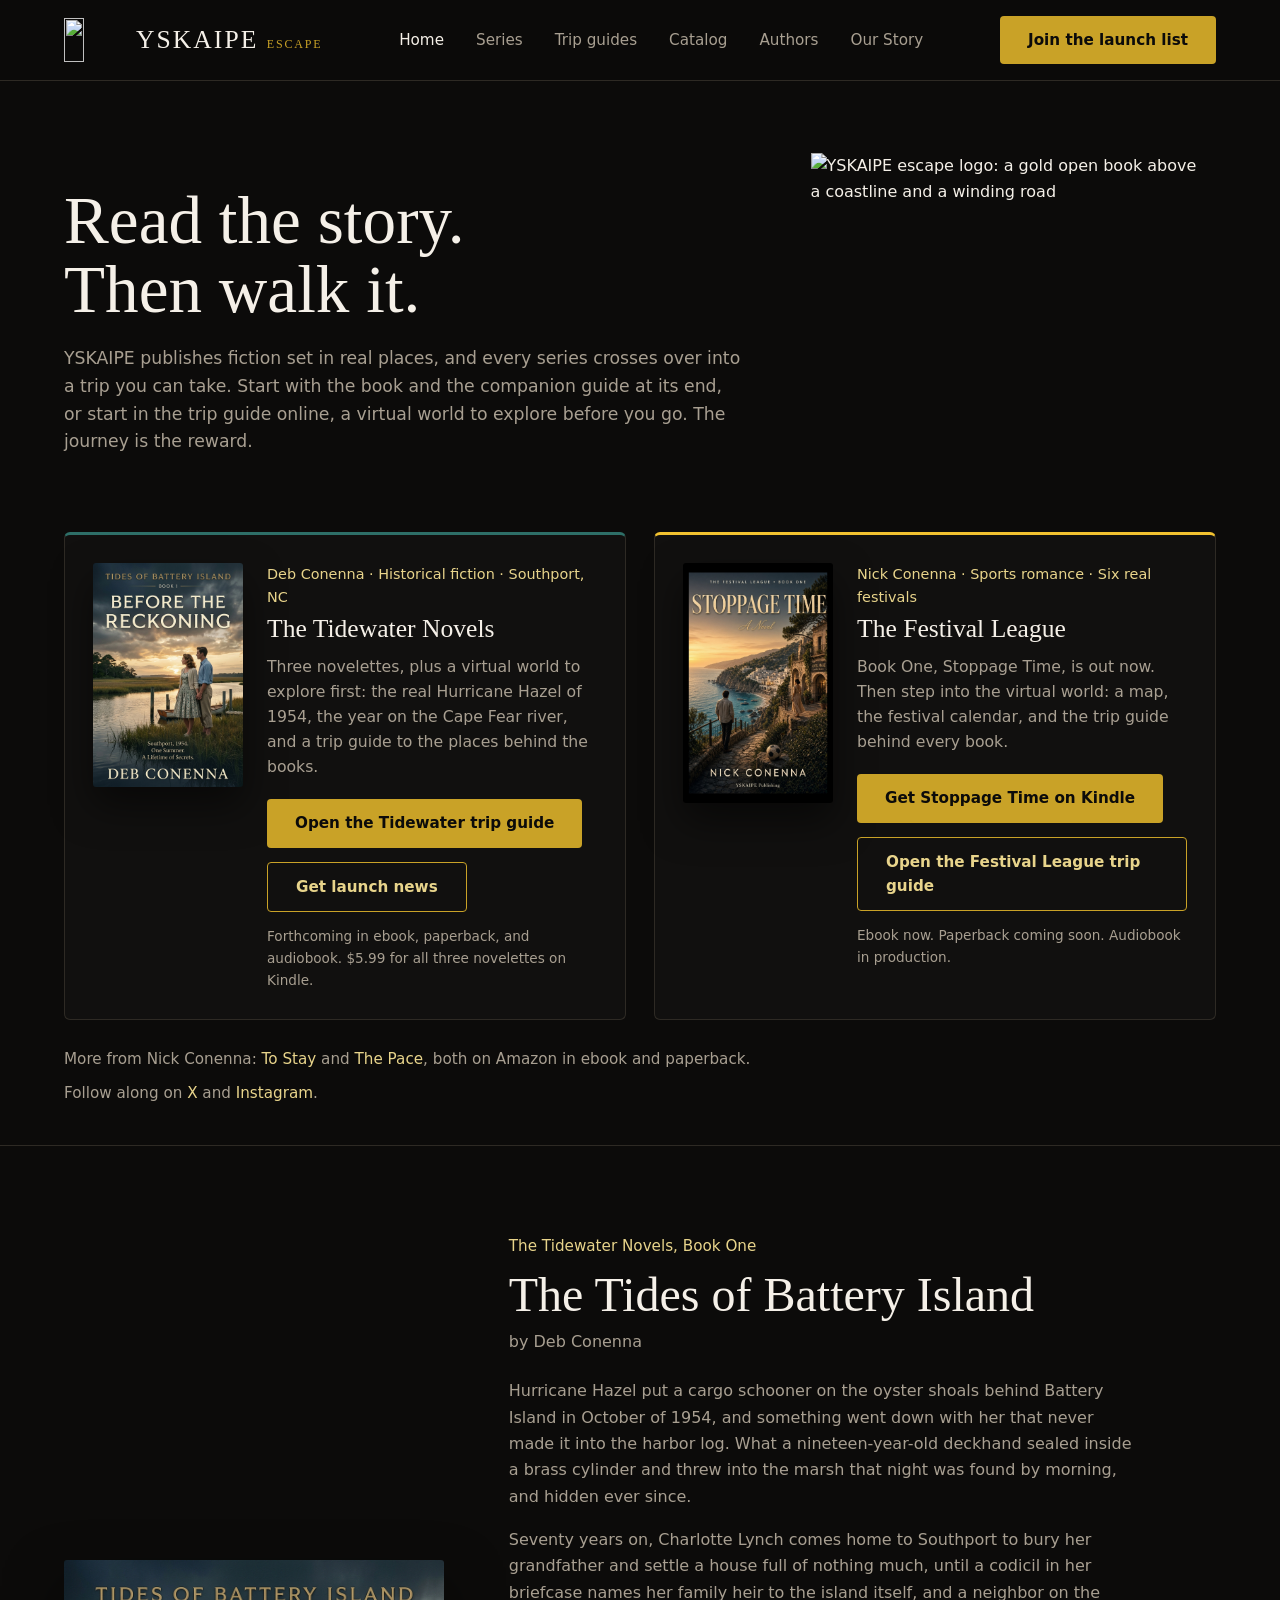
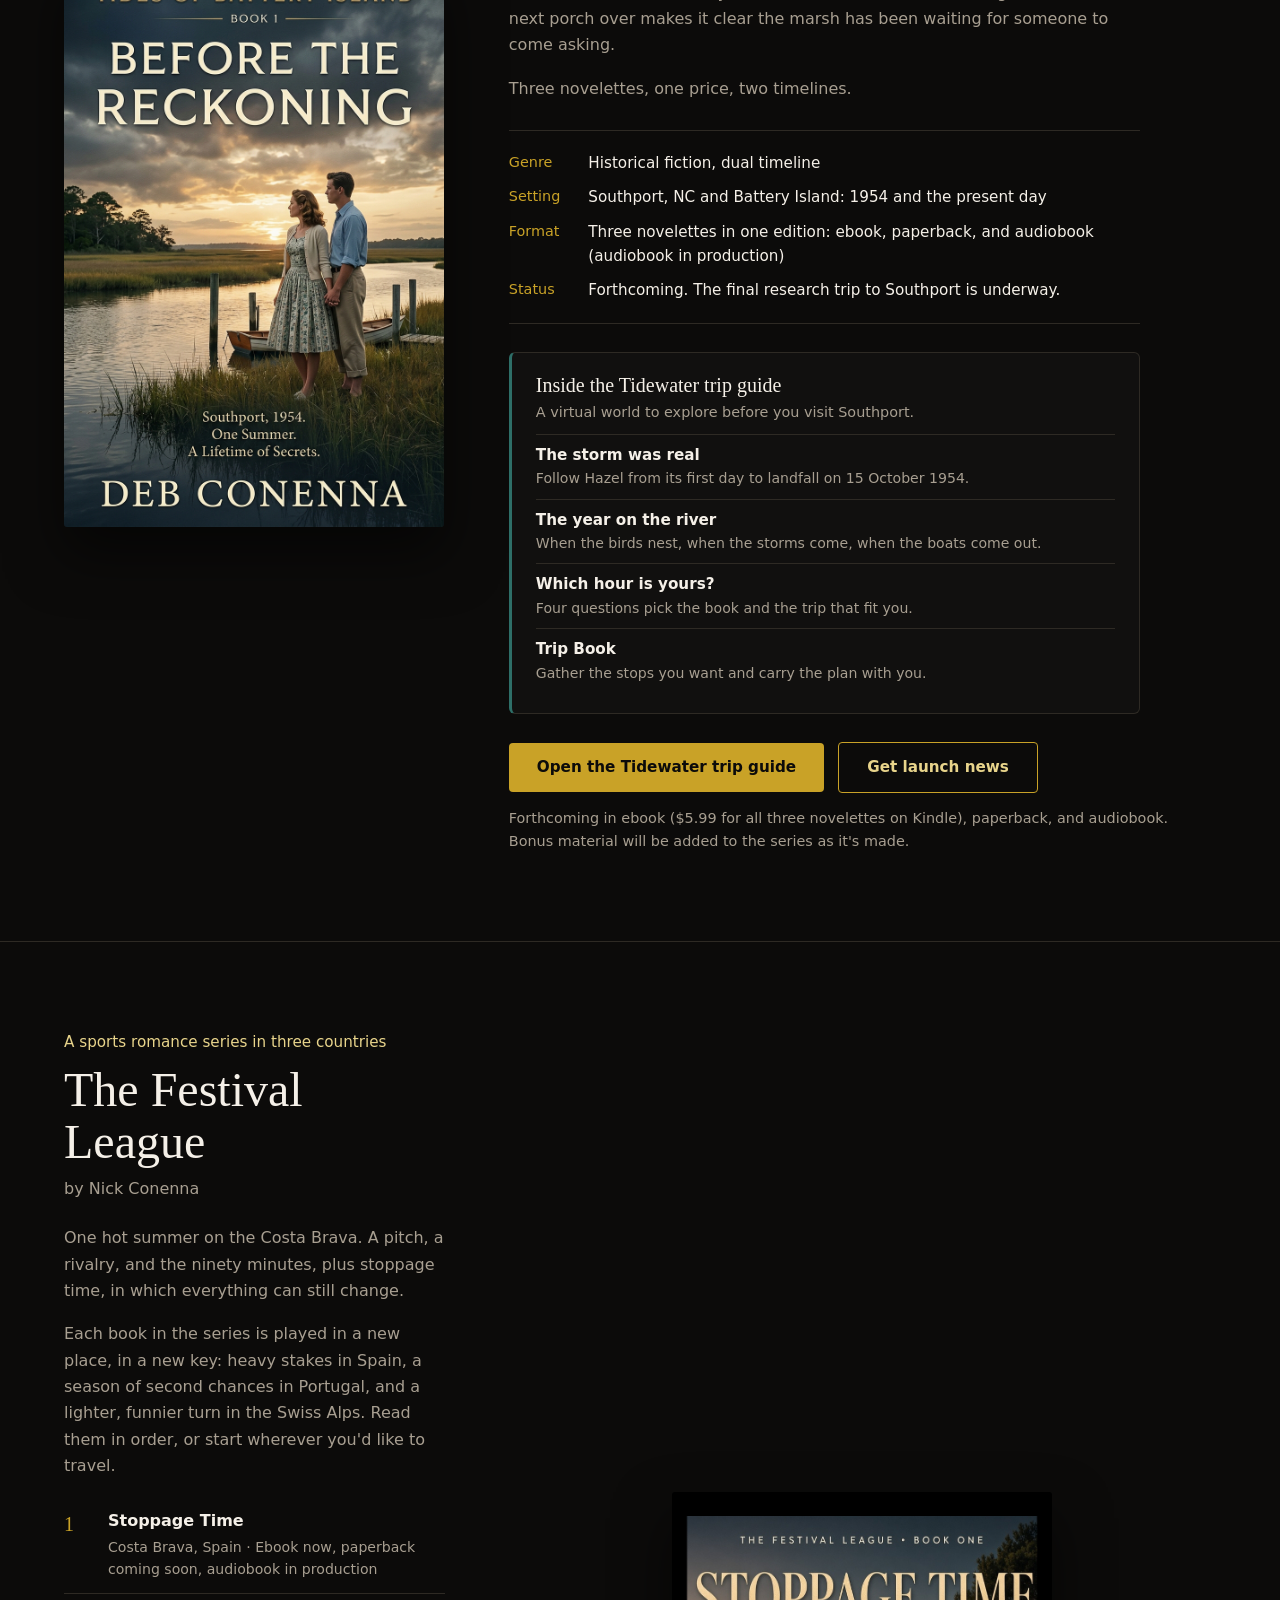
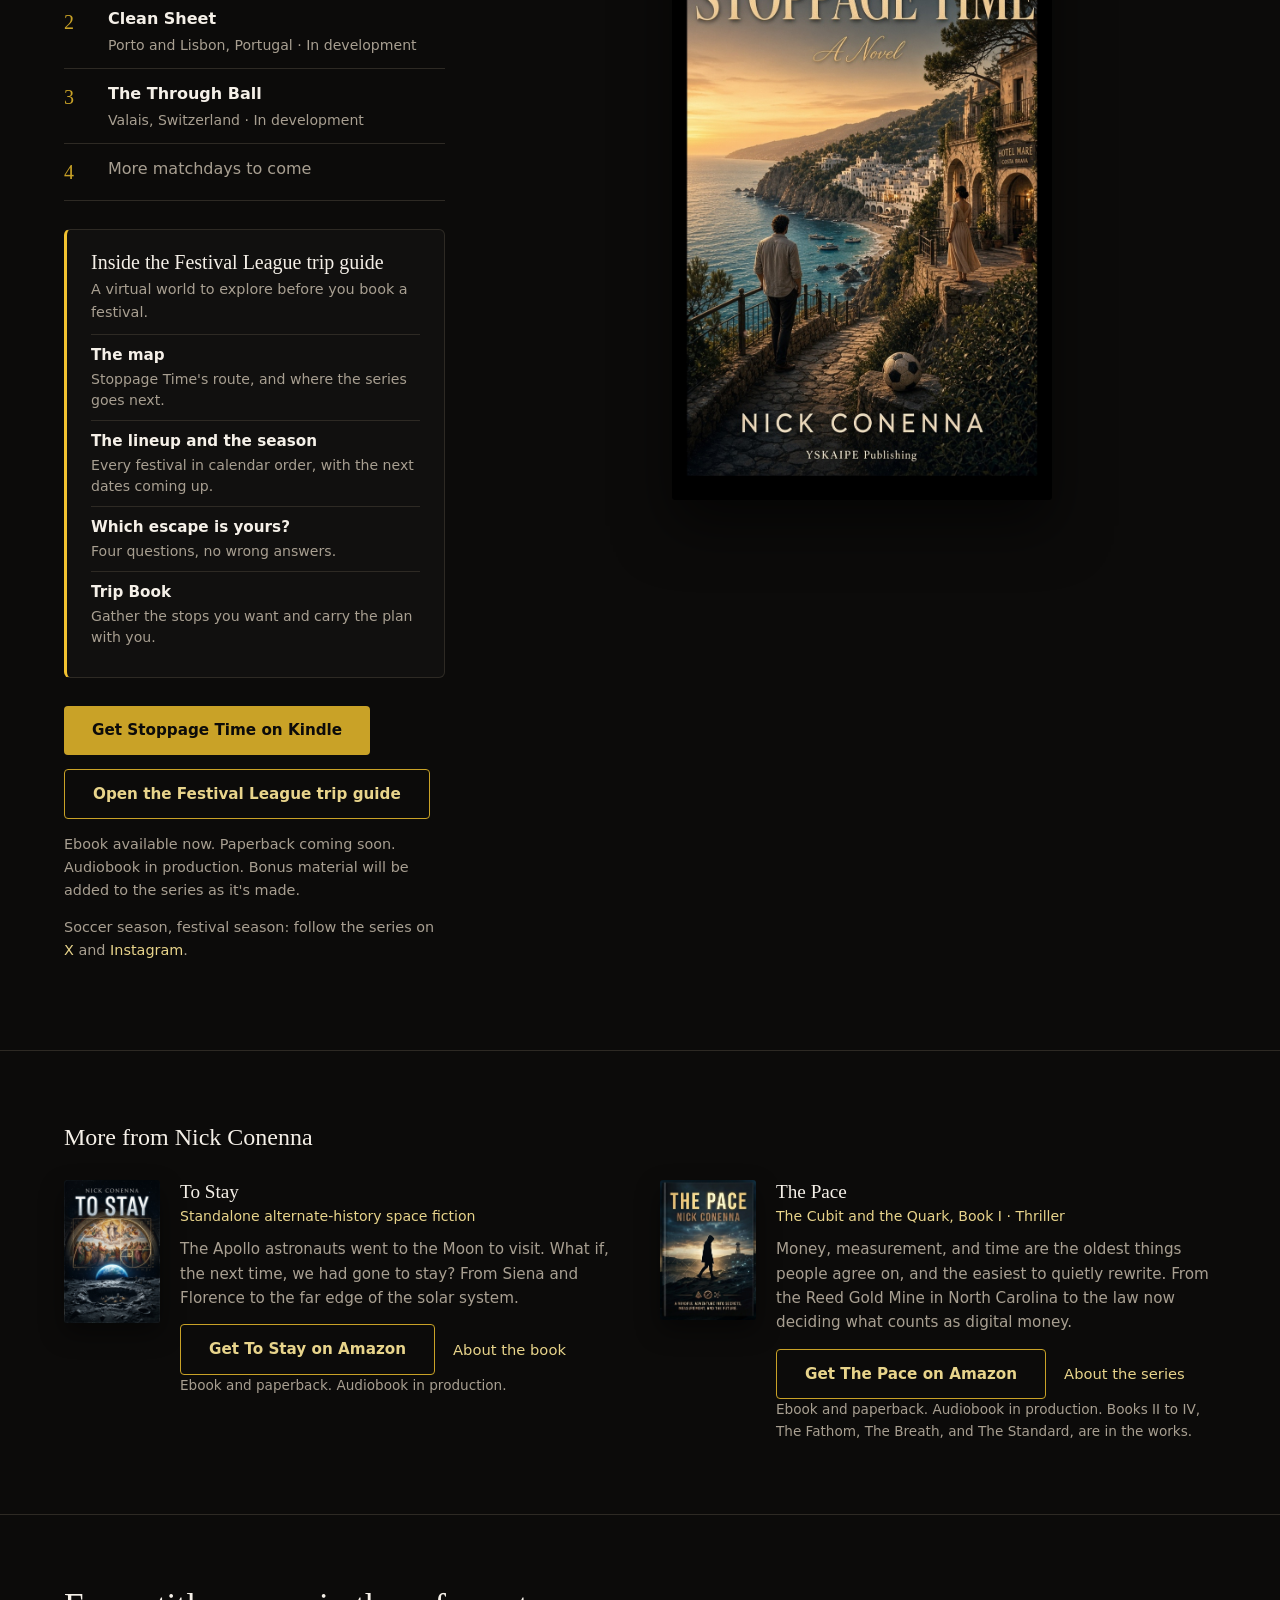
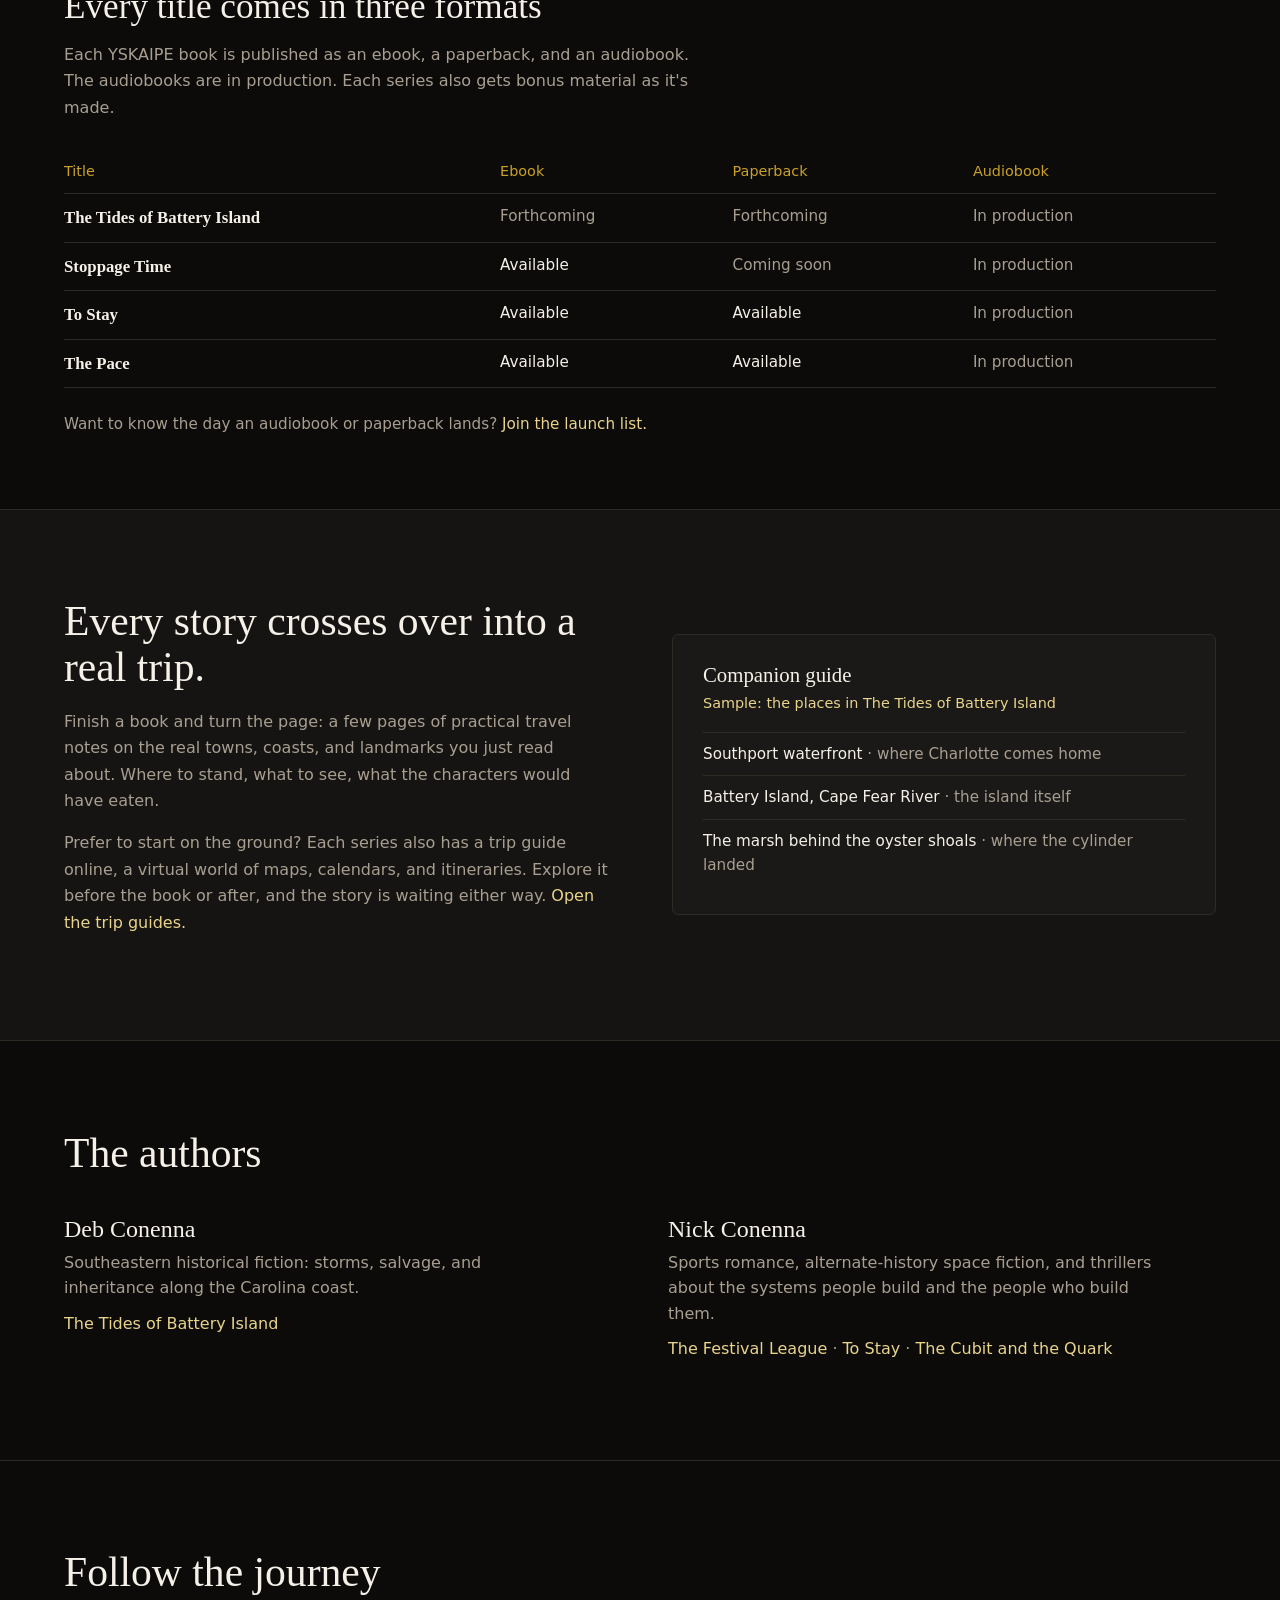
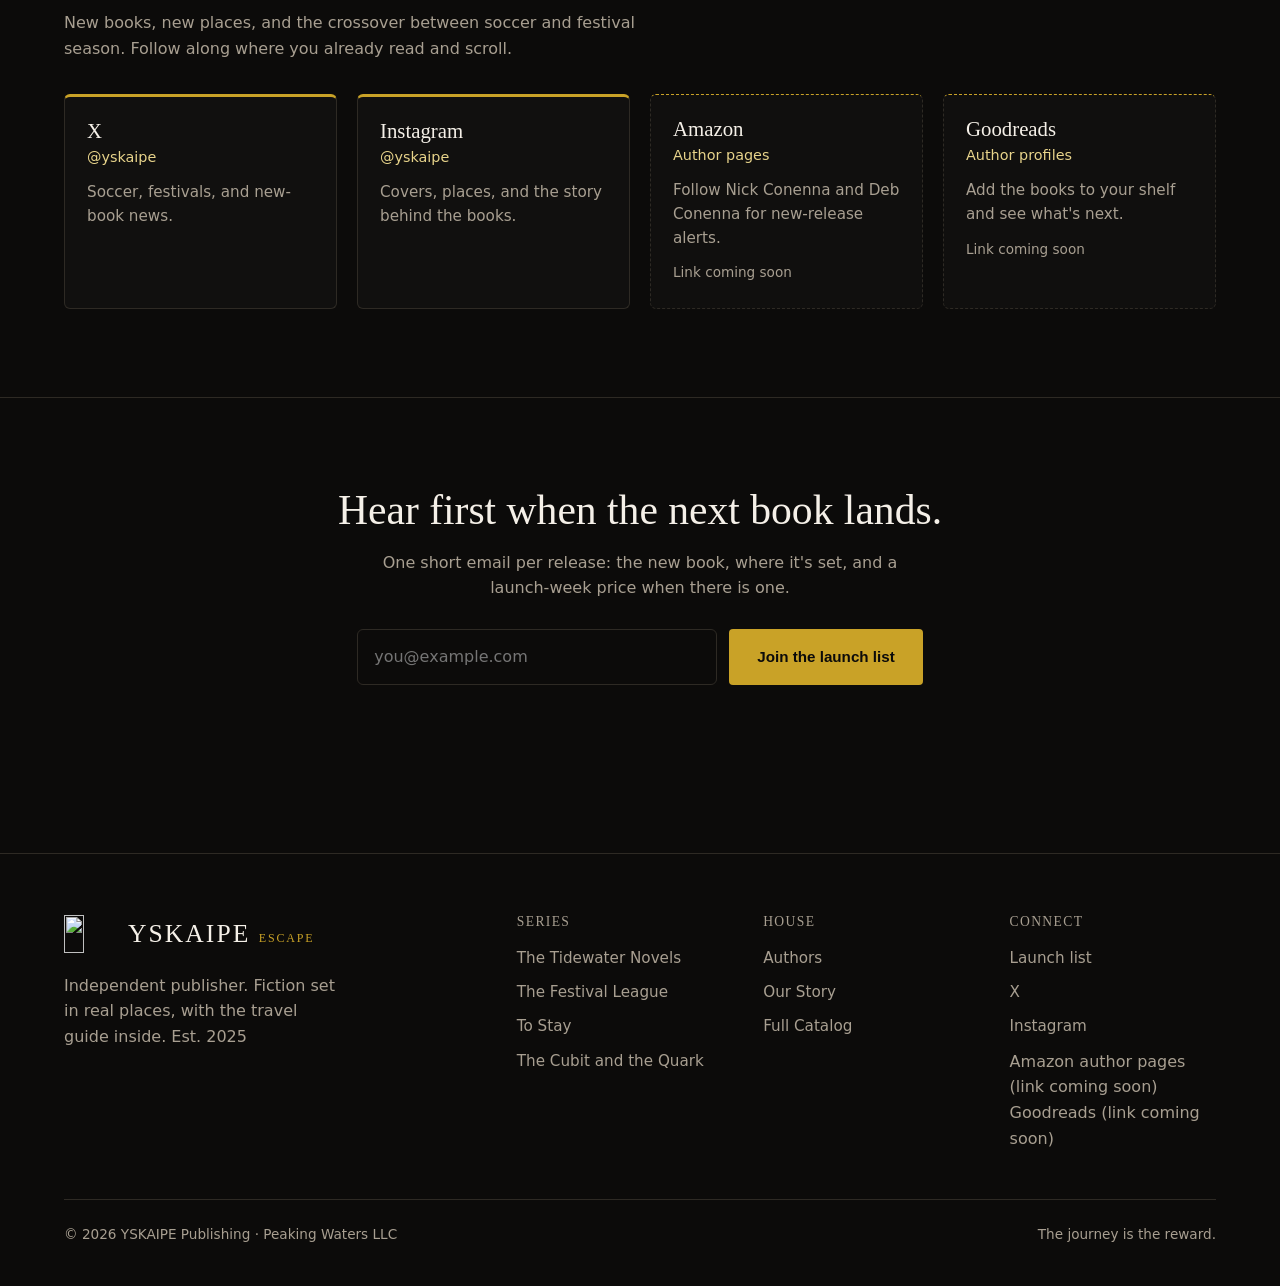
==== commit d2966f05: "Update index.html" ====
--- a/index.html
+++ b/index.html
@@ -7,18 +7,24 @@
   <meta name="description" content="Independent fiction set in real places, each series with a trip guide to walk the story. Stoppage Time, To Stay, and The Pace are on Amazon now.">
   <!-- SEO -->
   <link rel="canonical" href="https://www.yskaipe.com/">
+  <link rel="icon" href="/favicon.ico" sizes="48x48">
+  <link rel="icon" type="image/png" href="/images/icon-192.png" sizes="192x192">
+  <link rel="apple-touch-icon" href="/images/apple-touch-icon.png">
   <meta property="og:type" content="website">
   <meta property="og:site_name" content="YSKAIPE Publishing">
   <meta property="og:title" content="YSKAIPE Publishing | Fiction set in real places, with trip guides to walk the story">
   <meta property="og:description" content="Independent fiction set in real places, each series with a trip guide to walk the story. Stoppage Time, To Stay, and The Pace are on Amazon now.">
   <meta property="og:url" content="https://www.yskaipe.com/">
-  <meta property="og:image" content="https://www.yskaipe.com/images/cover-stoppage-time.jpg">
-  <meta property="og:image:alt" content="YSKAIPE Publishing | Fiction set in real places, with trip guides to walk the story">
+  <meta property="og:image" content="https://www.yskaipe.com/images/og-yskaipe.jpg">
+  <meta property="og:image:width" content="1200">
+  <meta property="og:image:height" content="630">
+  <meta property="og:image:alt" content="YSKAIPE escape logo: a gold open book above a coastline and a winding road">
   <meta name="twitter:card" content="summary_large_image">
   <meta name="twitter:site" content="@yskaipe">
   <meta name="twitter:title" content="YSKAIPE Publishing | Fiction set in real places, with trip guides to walk the story">
   <meta name="twitter:description" content="Independent fiction set in real places, each series with a trip guide to walk the story. Stoppage Time, To Stay, and The Pace are on Amazon now.">
-  <meta name="twitter:image" content="https://www.yskaipe.com/images/cover-stoppage-time.jpg">
+  <meta name="twitter:image" content="https://www.yskaipe.com/images/og-yskaipe.jpg">
+  <meta name="twitter:image:alt" content="YSKAIPE escape logo: a gold open book above a coastline and a winding road">
   <!-- When the Amazon author pages and Goodreads pages go live, add their URLs to sameAs below. -->
   <script type="application/ld+json">
 {
@@ -30,6 +36,12 @@
       "name": "YSKAIPE Publishing",
       "url": "https://www.yskaipe.com/",
       "email": "hello@yskaipe.com",
+      "logo": {
+        "@type": "ImageObject",
+        "url": "https://www.yskaipe.com/images/logo-512.png",
+        "width": 512,
+        "height": 512
+      },
       "sameAs": [
         "https://x.com/yskaipe",
         "https://www.instagram.com/yskaipe"
@@ -126,6 +138,8 @@
        rel="me noopener">, remove the "is-soon" class and the status line, update the footer entry, and
        add the URL to sameAs in the JSON-LD above.
     7. The launch list form posts to Buttondown (buttondown.com/yskaipe). Test one signup end to end after deploying.
+    8. Brand images: upload favicon.ico to the site root, and images/yskaipe-logo.webp, yskaipe-emblem.webp,
+       yskaipe-logo.png, logo-512.png, icon-192.png, apple-touch-icon.png and og-yskaipe.jpg to /images.
     All four covers use real images from /images (cover-tobi.jpeg, cover-stoppage-time.jpg,
     cover-to-stay.jpeg, cover-the-pace.jpg).
     All .yk-* rules are scoped so they don't collide with style.css. Move them there when ready.
@@ -153,6 +167,17 @@
     .yk-hero-more{margin:28px 0 0;font-size:0.95rem;line-height:1.55;color:var(--text-muted, #9a9188);}
     .yk-hero-more a{color:var(--accent-soft, #c8a05a);}
     .yk-hero-more + .yk-hero-more{margin-top:10px;}
+
+    /* Brand: logo lockup beside the hero headline, emblem in the header and footer */
+    .yk-hero-top{
+      display:grid;grid-template-columns:minmax(0, 1.25fr) minmax(0, 0.75fr);
+      gap:56px;align-items:center;margin:0 0 44px;
+    }
+    .yk-hero-top .yk-hero-lead{margin:0;}
+    .yk-hero-mark img{display:block;width:100%;max-width:400px;height:auto;margin:0 auto;}
+    .logo.yk-logo{display:inline-flex;align-items:center;gap:12px;}
+    .yk-logo-mark{display:block;height:44px;width:auto;flex:none;}
+    .footer-brand .yk-logo-mark{height:38px;}
 
     /* The two featured series: each offers a virtual world and, when live, a Kindle link */
     .yk-worlds{display:grid;grid-template-columns:1fr 1fr;gap:28px;}
@@ -354,6 +379,8 @@
       .yk-shelf.flip .yk-shelf-cover{order:0;}
       .yk-shelf-cover svg,.yk-shelf-cover img{max-width:300px;}
       .yk-hero{padding:48px 0 32px;}
+      .yk-hero-top{grid-template-columns:1fr;gap:28px;margin-bottom:32px;}
+      .yk-hero-mark img{max-width:260px;}
       .yk-follow-grid{grid-template-columns:repeat(2, minmax(0, 1fr));}
     }
     @media (max-width:520px){
@@ -371,7 +398,10 @@
 
   <header class="site-header">
     <div class="container header-inner">
-      <a href="index.html" class="logo">YSKAIPE <span>escape</span></a>
+      <a href="index.html" class="logo yk-logo">
+        <img class="yk-logo-mark" src="images/yskaipe-emblem.webp" alt="" width="60" height="44" decoding="async">
+        <div class="yk-logo-text">YSKAIPE <span>escape</span></div>
+      </a>
       <nav class="nav">
         <a href="index.html" class="active">Home</a>
         <a href="series.html">Series</a>
@@ -388,12 +418,19 @@
     <!-- Hero: the two featured series, each with a virtual world and, when live, a Kindle link -->
     <section class="yk-hero">
       <div class="container">
-        <h1>Read the story. Then walk it.</h1>
-        <p class="yk-hero-lead">
-          YSKAIPE publishes fiction set in real places, and every series crosses over into a trip you can
-          take. Start with the book and the companion guide at its end, or start in the trip guide online,
-          a virtual world to explore before you go. The journey is the reward.
-        </p>
+        <div class="yk-hero-top">
+          <div class="yk-hero-intro">
+            <h1>Read the story. Then walk it.</h1>
+            <p class="yk-hero-lead">
+              YSKAIPE publishes fiction set in real places, and every series crosses over into a trip you can
+              take. Start with the book and the companion guide at its end, or start in the trip guide online,
+              a virtual world to explore before you go. The journey is the reward.
+            </p>
+          </div>
+          <div class="yk-hero-mark">
+            <img src="images/yskaipe-logo.webp" alt="YSKAIPE escape logo: a gold open book above a coastline and a winding road" width="737" height="617" fetchpriority="high" decoding="async">
+          </div>
+        </div>
 
         <div class="yk-worlds" id="trip-guides">
           <article class="yk-world-tile is-tides">
@@ -768,7 +805,10 @@
     <div class="container">
       <div class="footer-grid">
         <div class="footer-brand">
-          <div class="logo">YSKAIPE <span>escape</span></div>
+          <div class="logo yk-logo">
+            <img class="yk-logo-mark" src="images/yskaipe-emblem.webp" alt="" width="52" height="38" loading="lazy" decoding="async">
+            <div class="yk-logo-text">YSKAIPE <span>escape</span></div>
+          </div>
           <p>Independent publisher. Fiction set in real places, with the travel guide inside. Est. 2025</p>
         </div>
         <div class="footer-col">
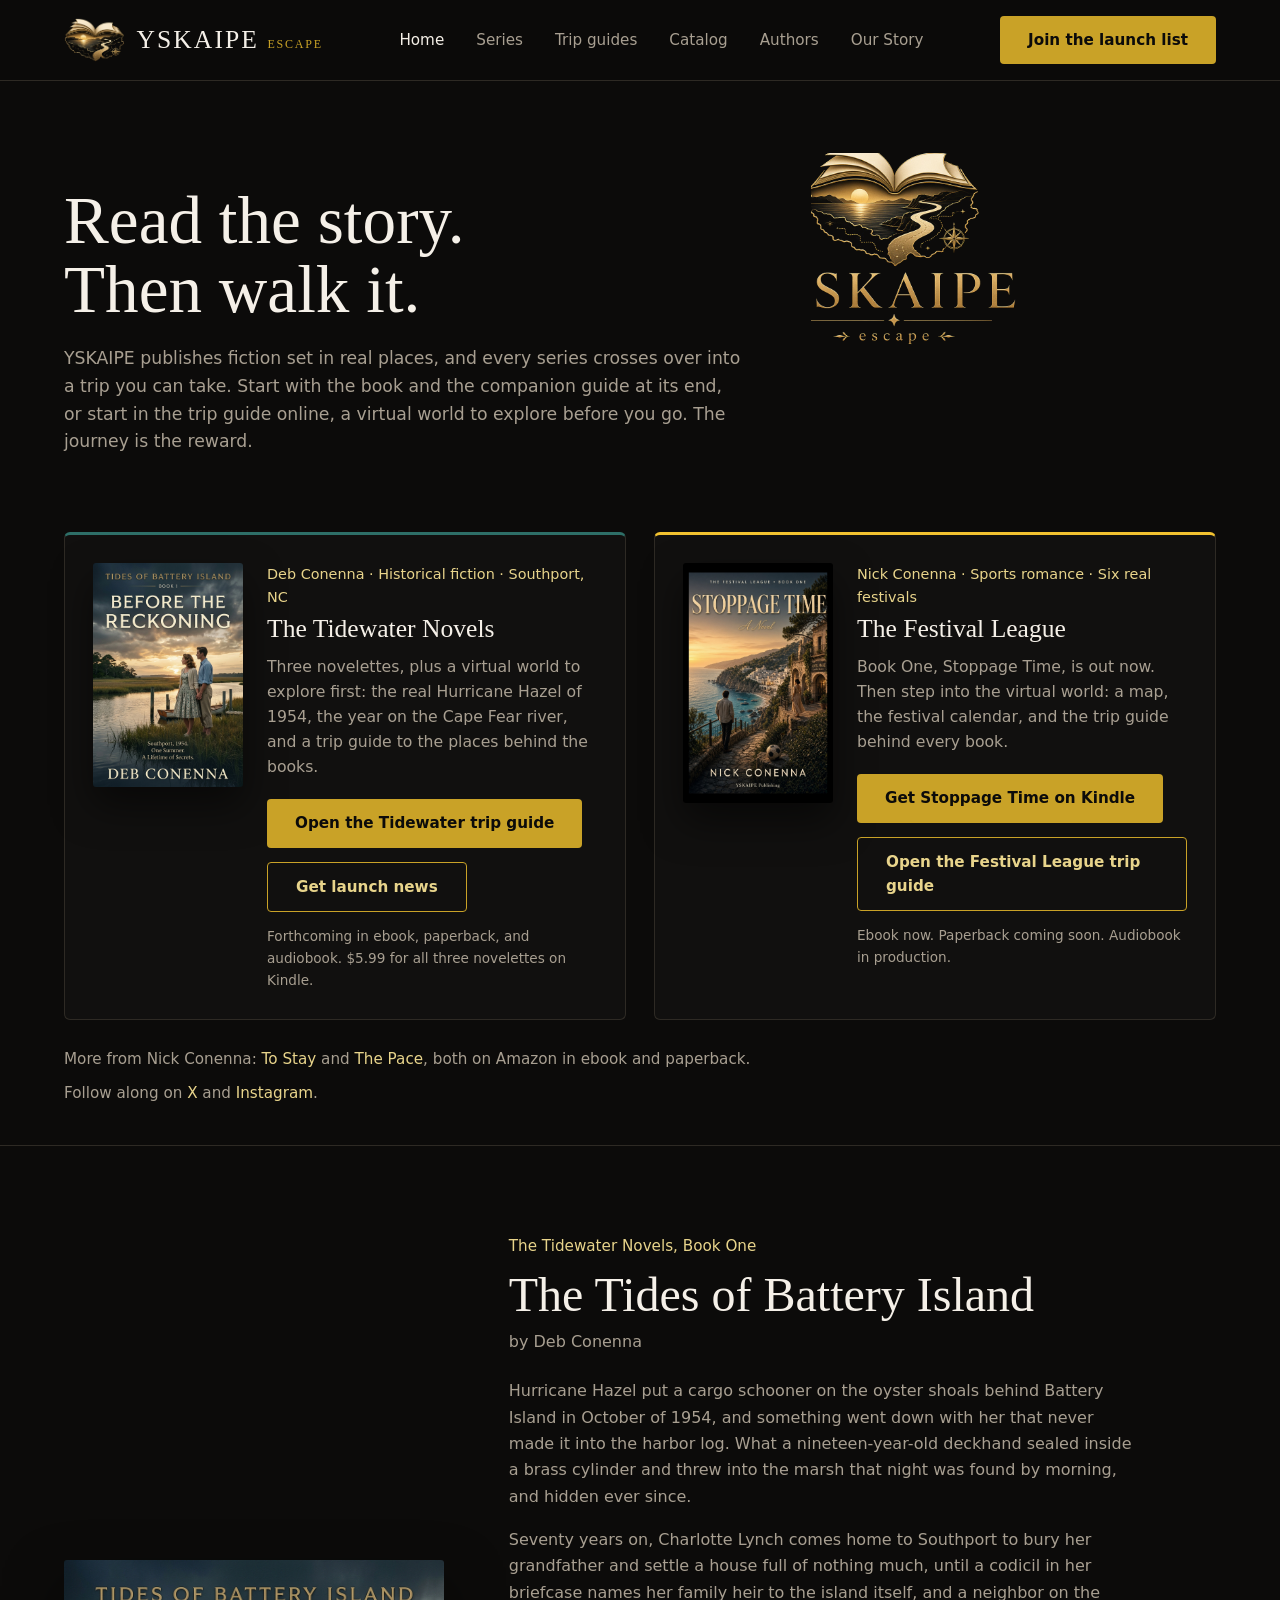
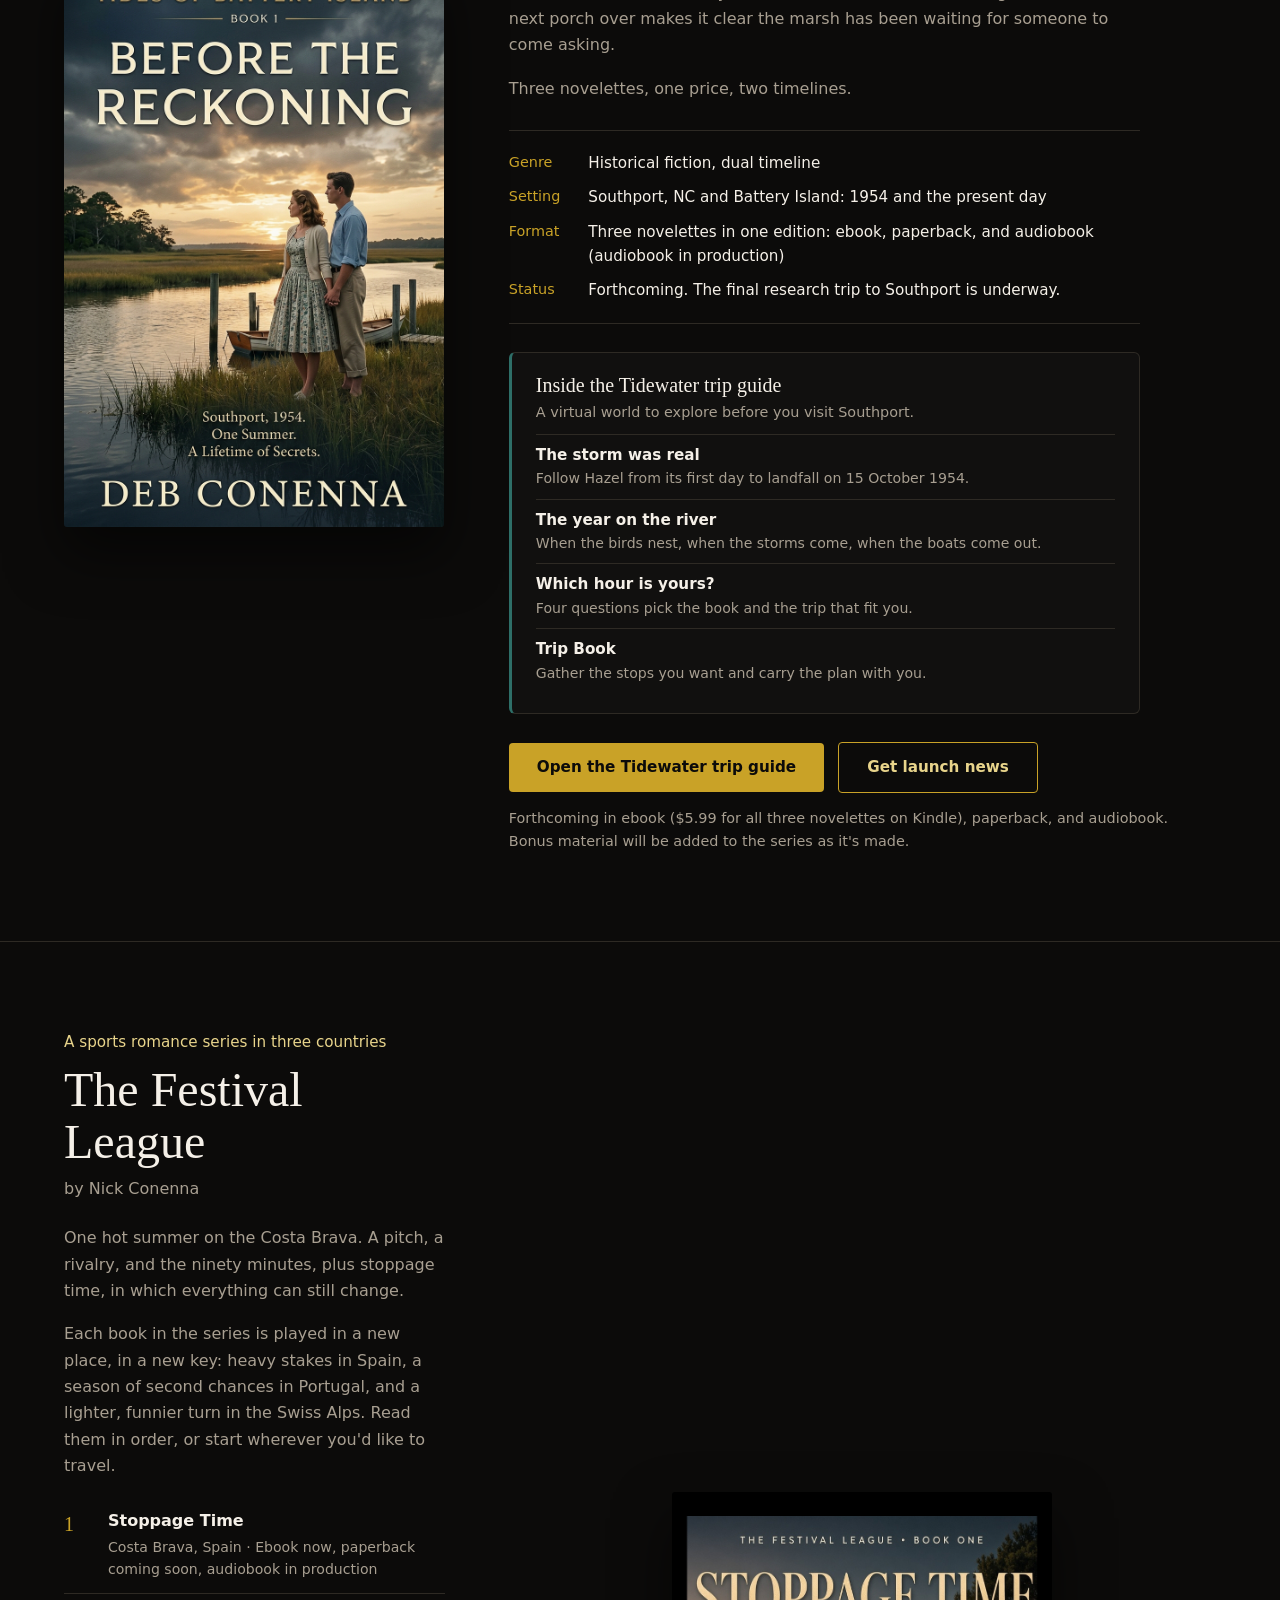
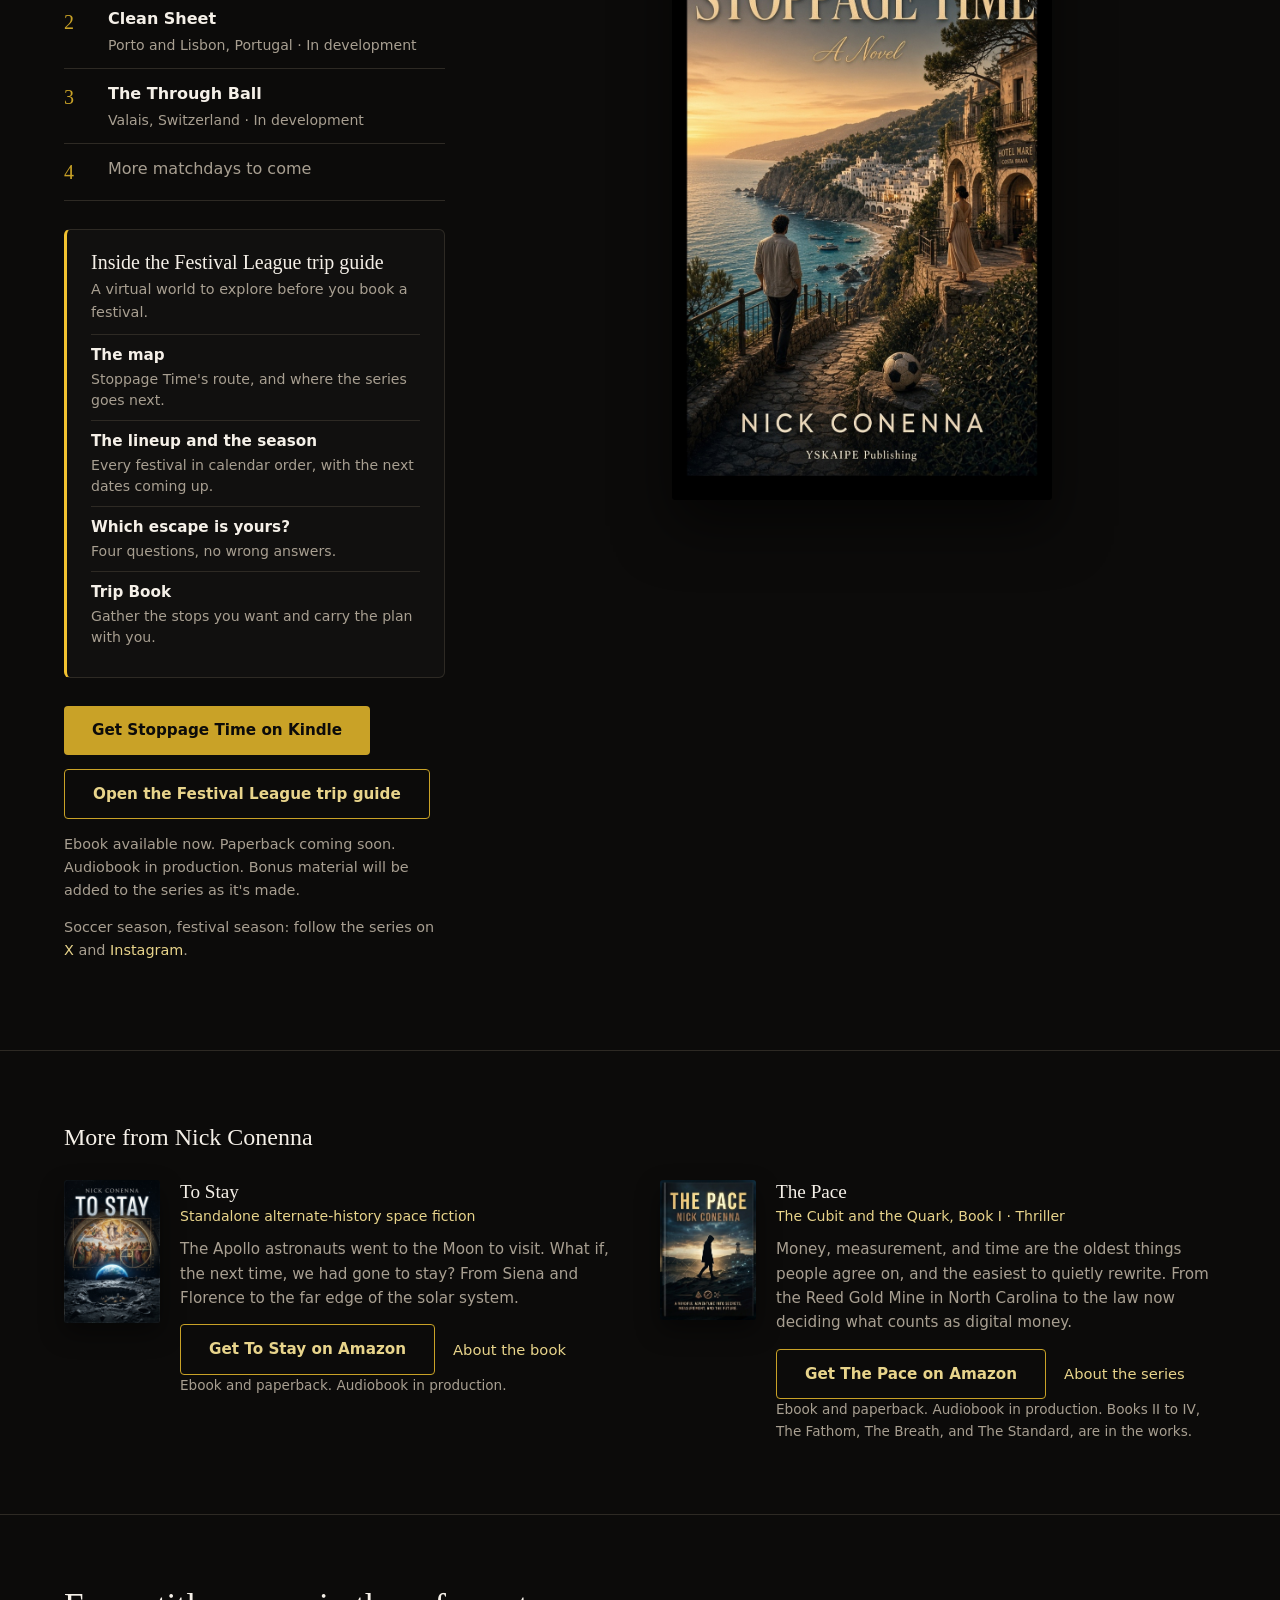
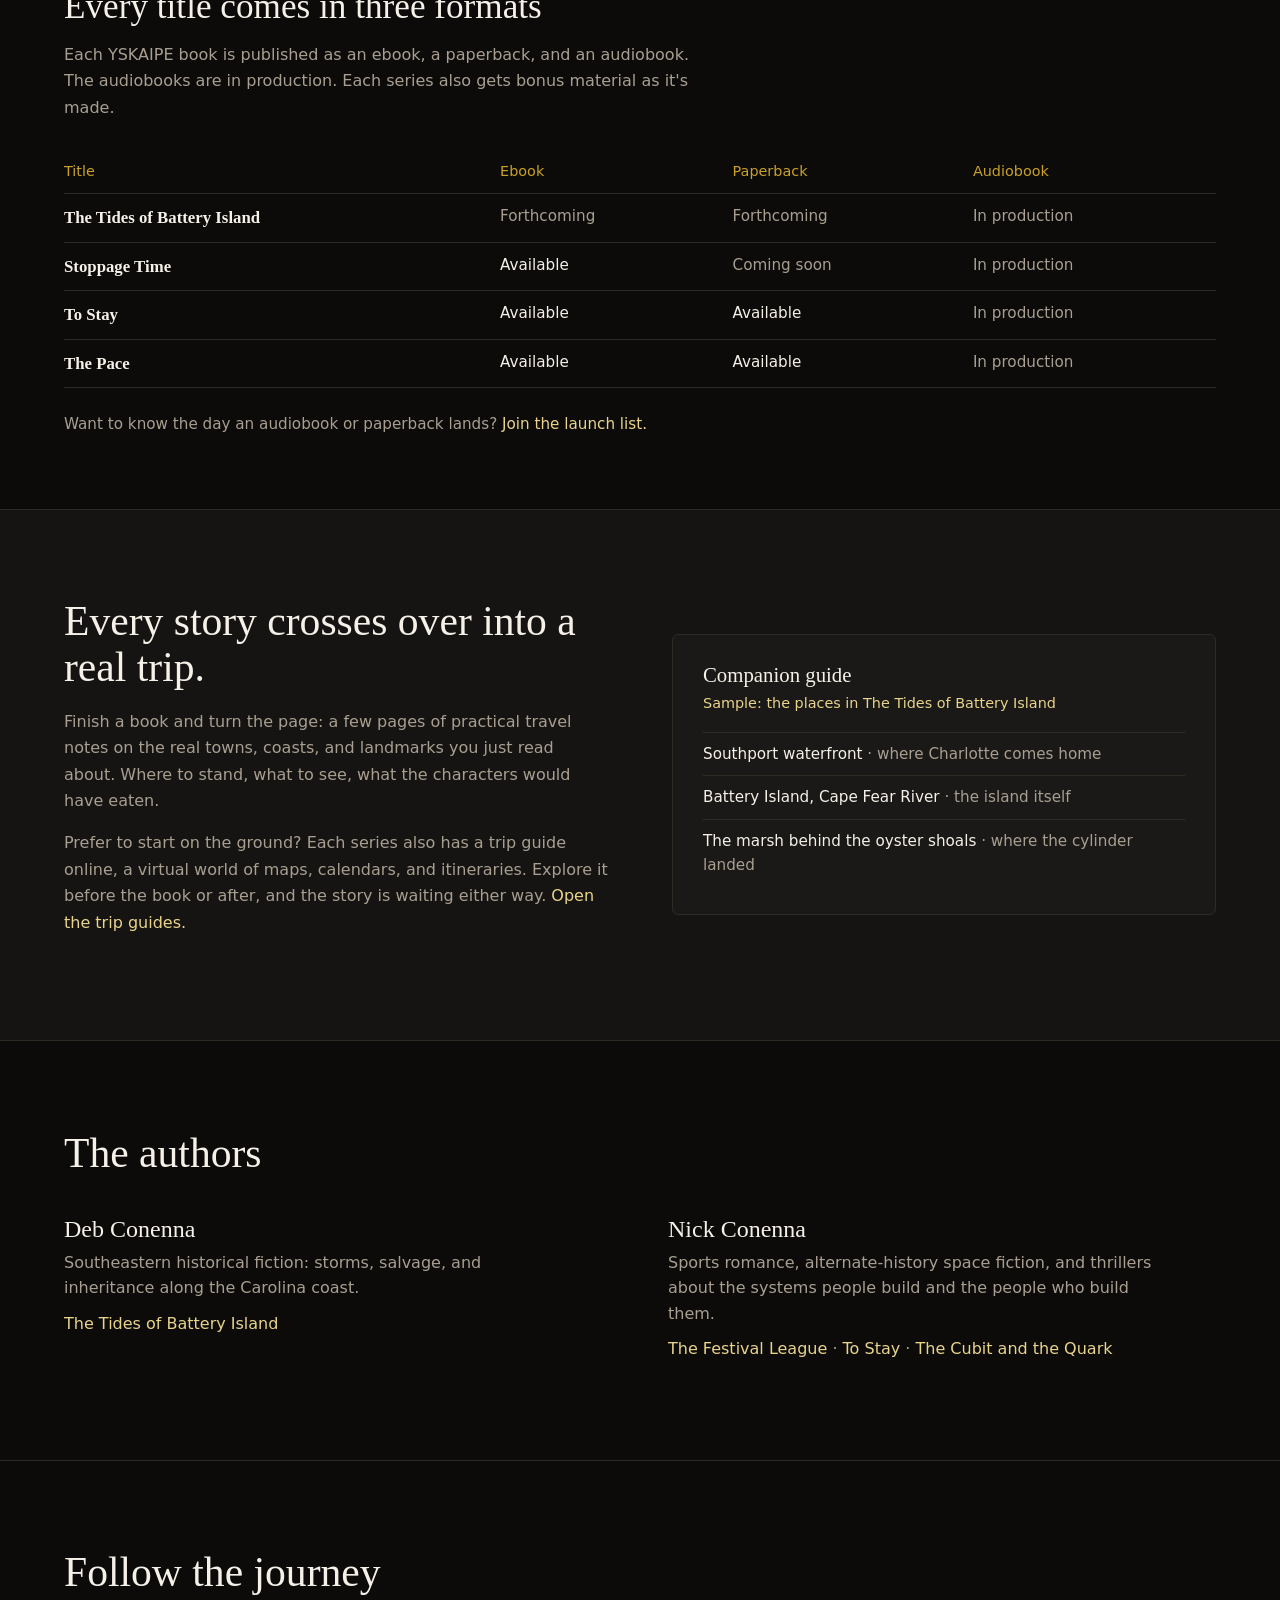
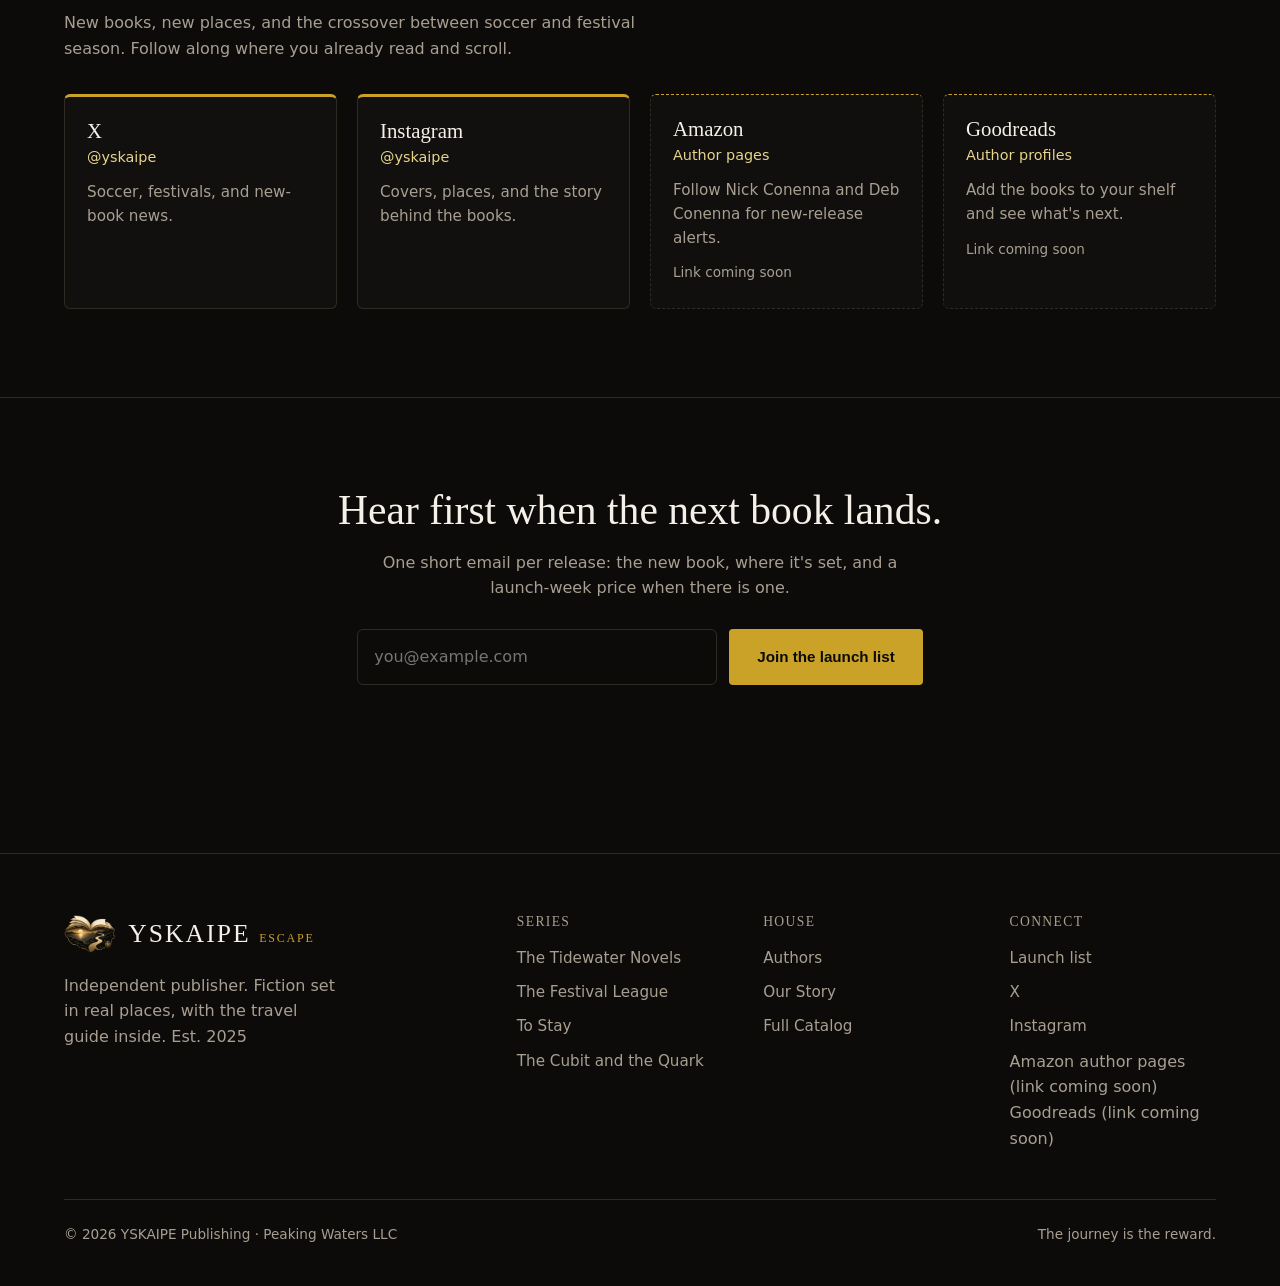
==== commit 59d6d275: "Refactor logo implementation and image references Updated logo usage and image references throughout" ====
--- a/index.html
+++ b/index.html
@@ -138,8 +138,9 @@
        rel="me noopener">, remove the "is-soon" class and the status line, update the footer entry, and
        add the URL to sameAs in the JSON-LD above.
     7. The launch list form posts to Buttondown (buttondown.com/yskaipe). Test one signup end to end after deploying.
-    8. Brand images: upload favicon.ico to the site root, and images/yskaipe-logo.webp, yskaipe-emblem.webp,
-       yskaipe-logo.png, logo-512.png, icon-192.png, apple-touch-icon.png and og-yskaipe.jpg to /images.
+    8. The visible logo (header, hero, footer) uses only images/yskaipe-goat.jpg. Separate files are still
+       needed for the head tags: favicon.ico (site root), and in /images: icon-192.png, apple-touch-icon.png,
+       og-yskaipe.jpg (social card) and logo-512.png (Google logo in the schema).
     All four covers use real images from /images (cover-tobi.jpeg, cover-stoppage-time.jpg,
     cover-to-stay.jpeg, cover-the-pace.jpg).
     All .yk-* rules are scoped so they don't collide with style.css. Move them there when ready.
@@ -174,10 +175,28 @@
       gap:56px;align-items:center;margin:0 0 44px;
     }
     .yk-hero-top .yk-hero-lead{margin:0;}
-    .yk-hero-mark img{display:block;width:100%;max-width:400px;height:auto;margin:0 auto;}
+    /* One image drives all of it: images/yskaipe-goat.jpg. Its near-black background is blended away
+       (lighten) so it sits cleanly on the dark page, and each spot crops the part it needs. */
+    .yk-hero-mark-frame{
+      position:relative;width:100%;max-width:400px;margin:0 auto;
+      aspect-ratio:737 / 617;overflow:hidden;
+    }
+    .yk-hero-mark-frame img{
+      position:absolute;display:block;height:auto;
+      width:158.48%;left:-29.17%;top:-12.80%;
+      mix-blend-mode:lighten;
+    }
     .logo.yk-logo{display:inline-flex;align-items:center;gap:12px;}
-    .yk-logo-mark{display:block;height:44px;width:auto;flex:none;}
-    .footer-brand .yk-logo-mark{height:38px;}
+    .yk-logo-mark{
+      --h:44px;
+      display:block;flex:none;height:var(--h);width:calc(var(--h) * 1.3757);
+      background:url("images/yskaipe-goat.jpg") no-repeat;
+      background-size:calc(var(--h) * 3.0899) auto;
+      background-position:calc(var(--h) * -0.8439) calc(var(--h) * -0.2249);
+      mix-blend-mode:lighten;
+    }
+    .footer-brand .yk-logo-mark{--h:38px;}
+    .yk-logo-text{white-space:nowrap;}
 
     /* The two featured series: each offers a virtual world and, when live, a Kindle link */
     .yk-worlds{display:grid;grid-template-columns:1fr 1fr;gap:28px;}
@@ -380,7 +399,7 @@
       .yk-shelf-cover svg,.yk-shelf-cover img{max-width:300px;}
       .yk-hero{padding:48px 0 32px;}
       .yk-hero-top{grid-template-columns:1fr;gap:28px;margin-bottom:32px;}
-      .yk-hero-mark img{max-width:260px;}
+      .yk-hero-mark-frame{max-width:260px;}
       .yk-follow-grid{grid-template-columns:repeat(2, minmax(0, 1fr));}
     }
     @media (max-width:520px){
@@ -399,7 +418,7 @@
   <header class="site-header">
     <div class="container header-inner">
       <a href="index.html" class="logo yk-logo">
-        <img class="yk-logo-mark" src="images/yskaipe-emblem.webp" alt="" width="60" height="44" decoding="async">
+        <span class="yk-logo-mark" aria-hidden="true"></span>
         <div class="yk-logo-text">YSKAIPE <span>escape</span></div>
       </a>
       <nav class="nav">
@@ -428,7 +447,9 @@
             </p>
           </div>
           <div class="yk-hero-mark">
-            <img src="images/yskaipe-logo.webp" alt="YSKAIPE escape logo: a gold open book above a coastline and a winding road" width="737" height="617" fetchpriority="high" decoding="async">
+            <div class="yk-hero-mark-frame">
+              <img src="images/yskaipe-goat.jpg" alt="YSKAIPE escape logo: a gold open book above a coastline and a winding road" width="1168" height="784" fetchpriority="high" decoding="async">
+            </div>
           </div>
         </div>
 
@@ -806,7 +827,7 @@
       <div class="footer-grid">
         <div class="footer-brand">
           <div class="logo yk-logo">
-            <img class="yk-logo-mark" src="images/yskaipe-emblem.webp" alt="" width="52" height="38" loading="lazy" decoding="async">
+            <span class="yk-logo-mark" aria-hidden="true"></span>
             <div class="yk-logo-text">YSKAIPE <span>escape</span></div>
           </div>
           <p>Independent publisher. Fiction set in real places, with the travel guide inside. Est. 2025</p>
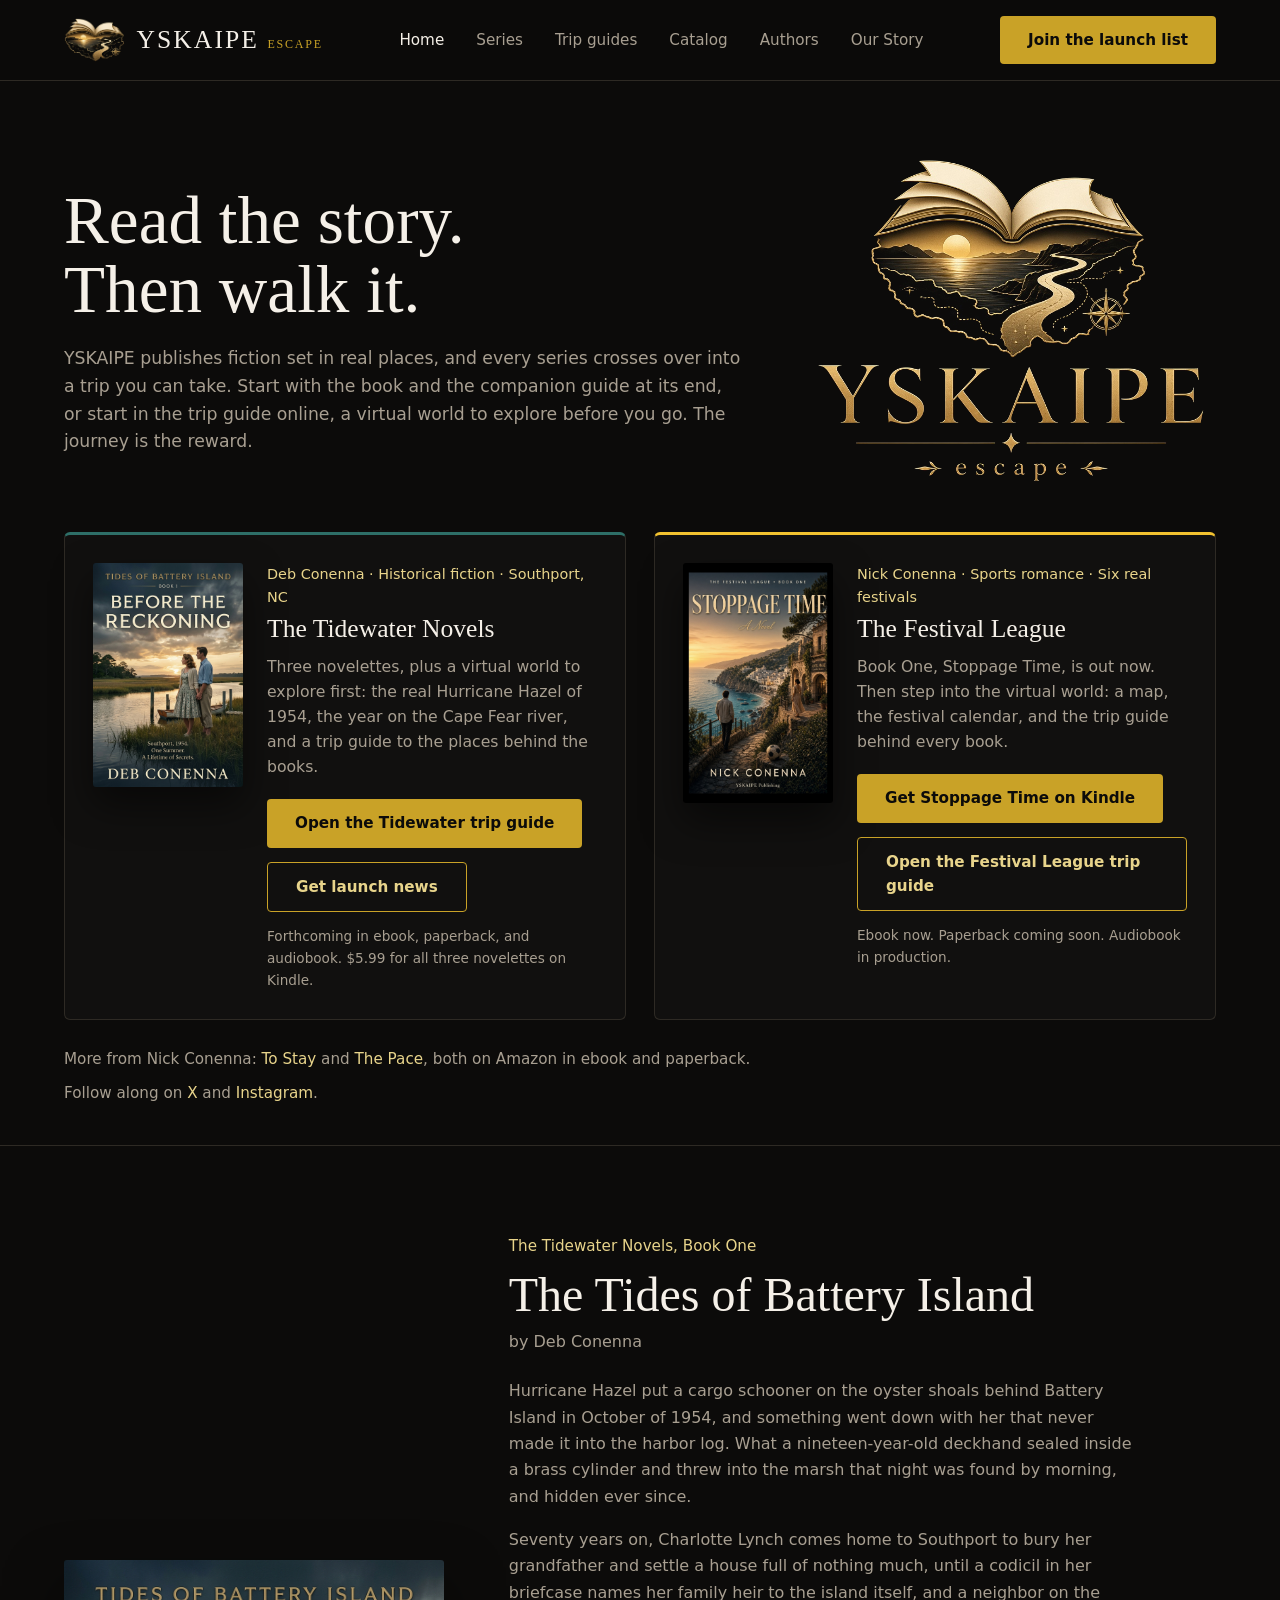
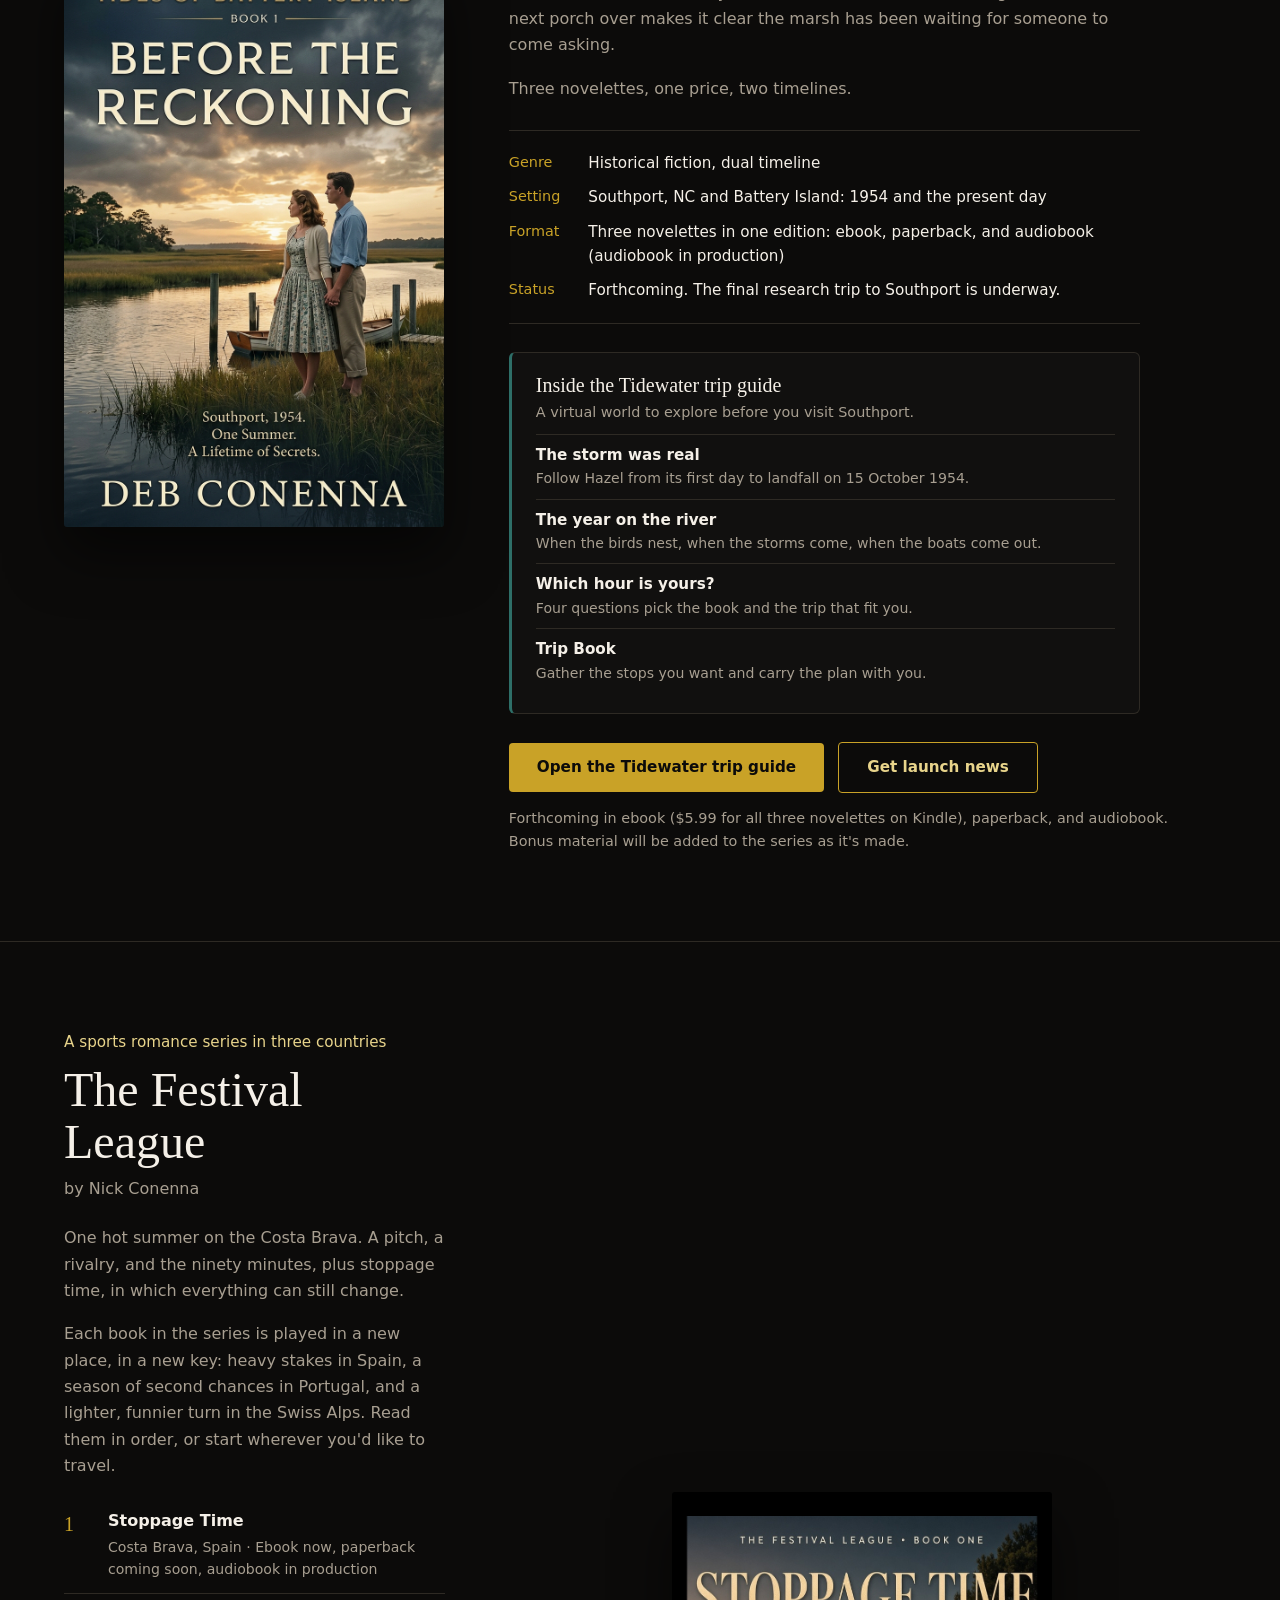
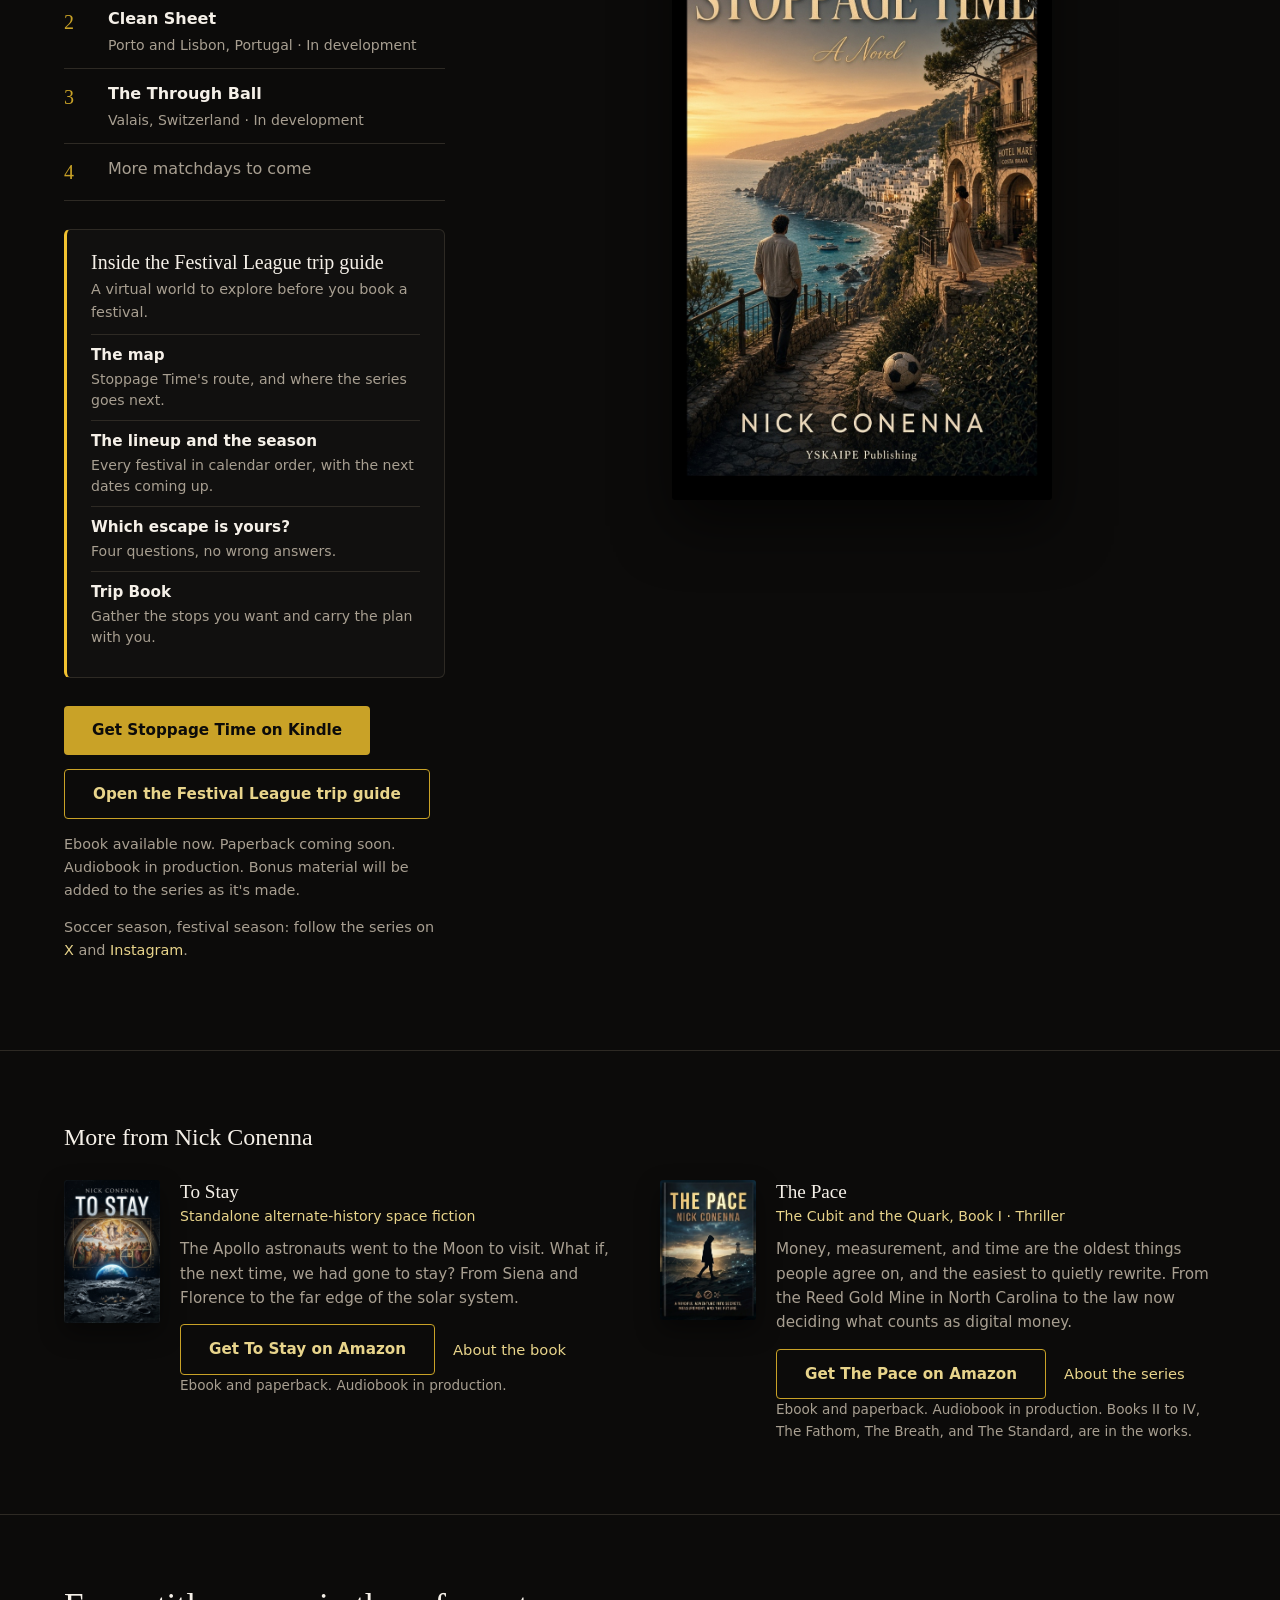
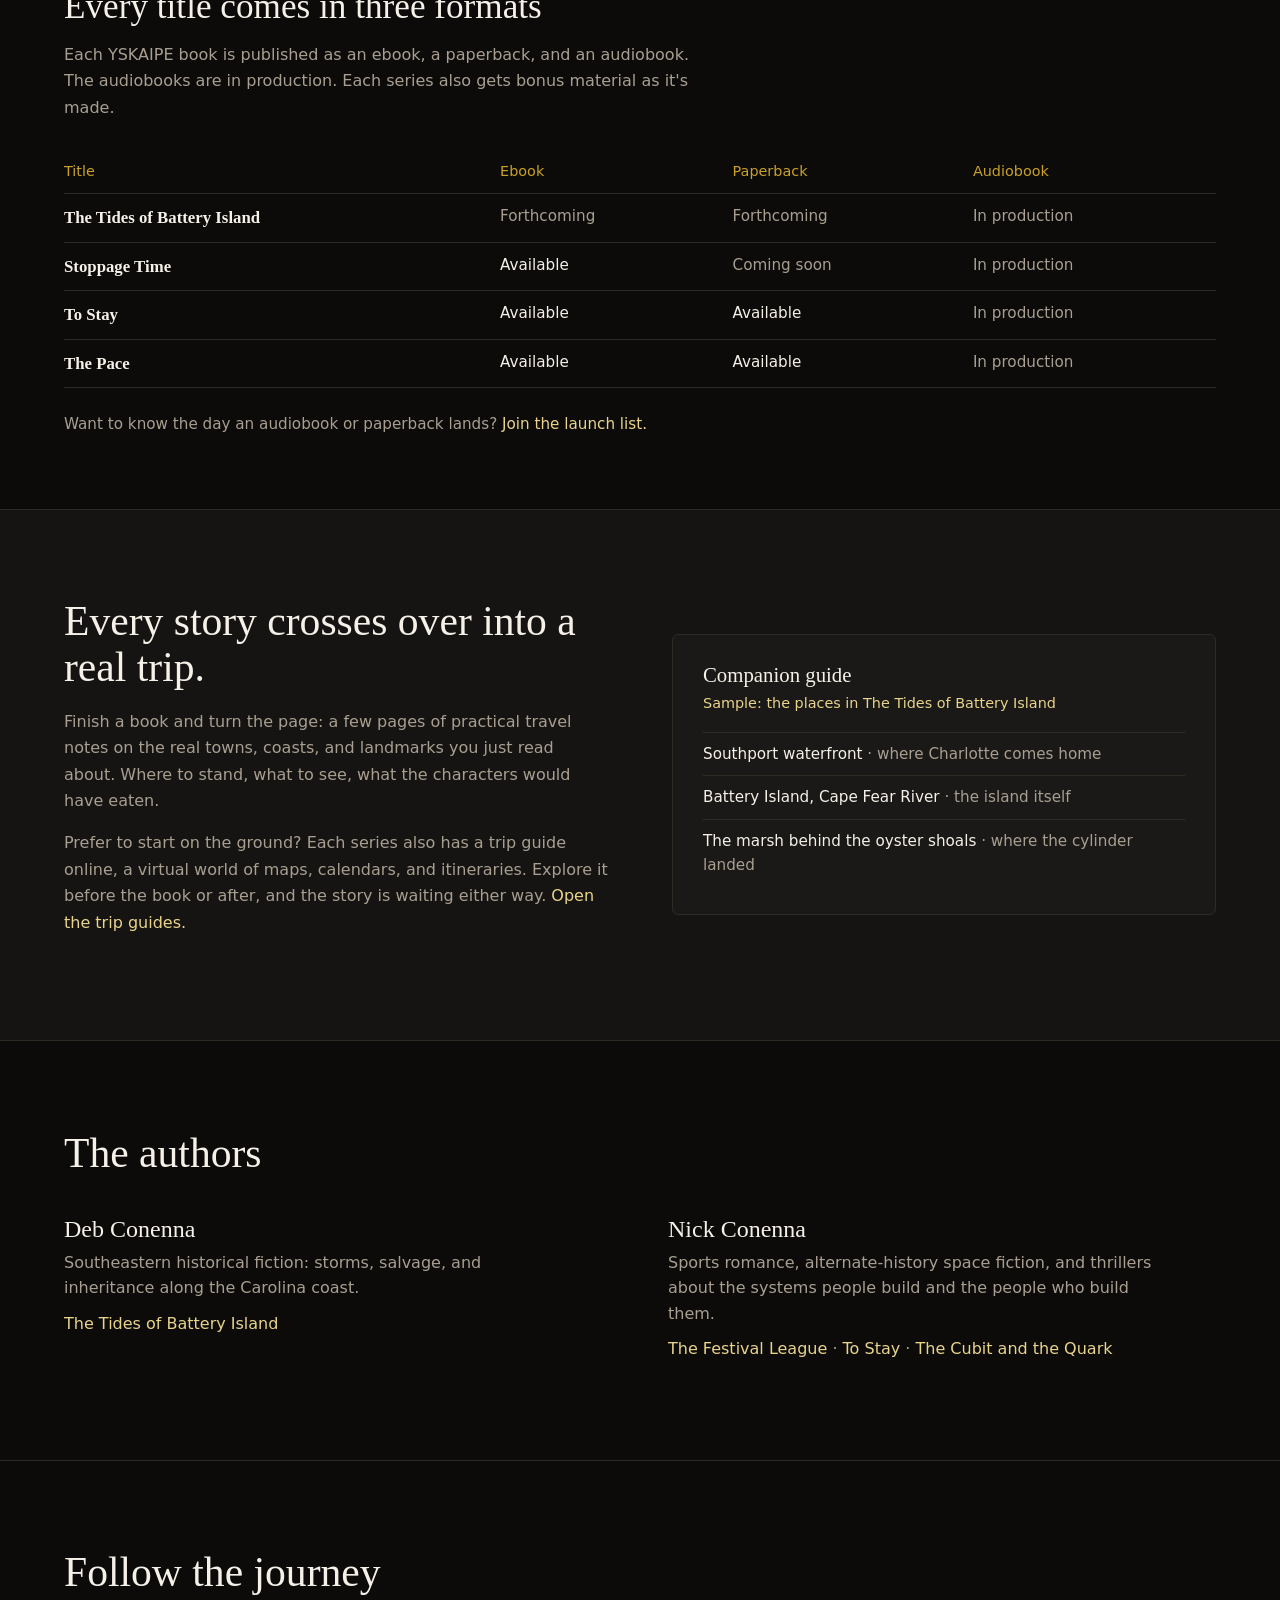
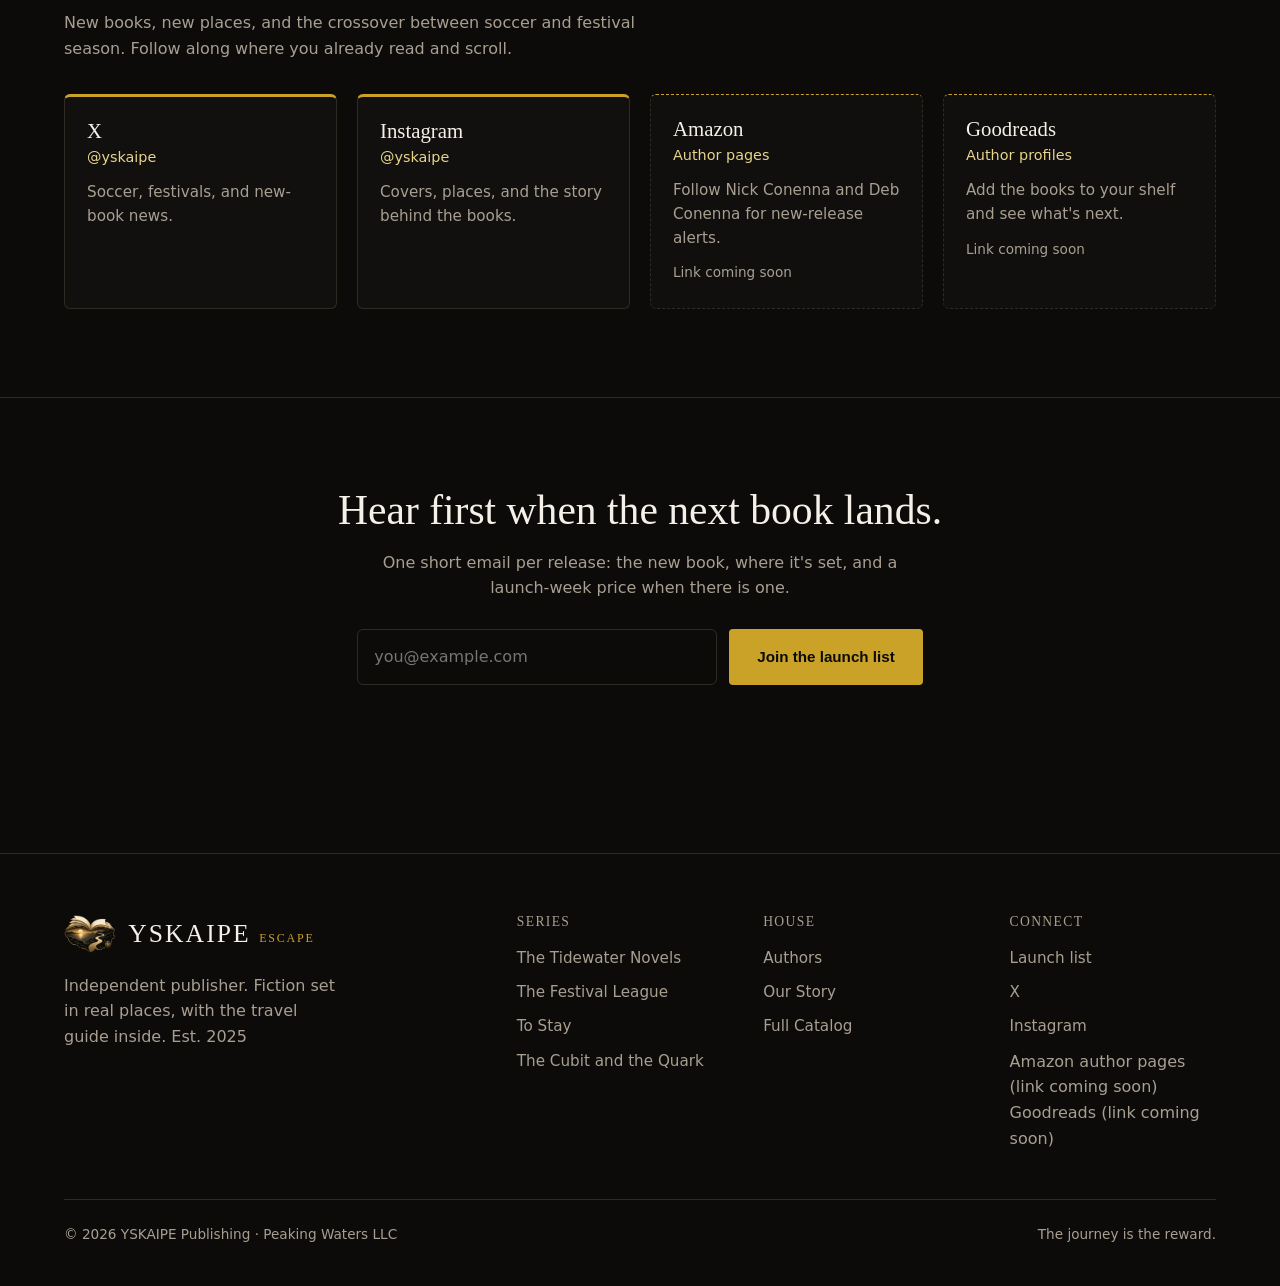
==== commit 940322d7: "Modify yk-hero-mark-frame image styles Updated image styles for yk-hero-mark-frame and added a closi" ====
--- a/index.html
+++ b/index.html
@@ -181,9 +181,9 @@
       position:relative;width:100%;max-width:400px;margin:0 auto;
       aspect-ratio:737 / 617;overflow:hidden;
     }
-    .yk-hero-mark-frame img{
+    .yk-hero-mark .yk-hero-mark-frame img{
       position:absolute;display:block;height:auto;
-      width:158.48%;left:-29.17%;top:-12.80%;
+      width:158.48%;max-width:none;left:-29.17%;top:-12.80%;
       mix-blend-mode:lighten;
     }
     .logo.yk-logo{display:inline-flex;align-items:center;gap:12px;}
